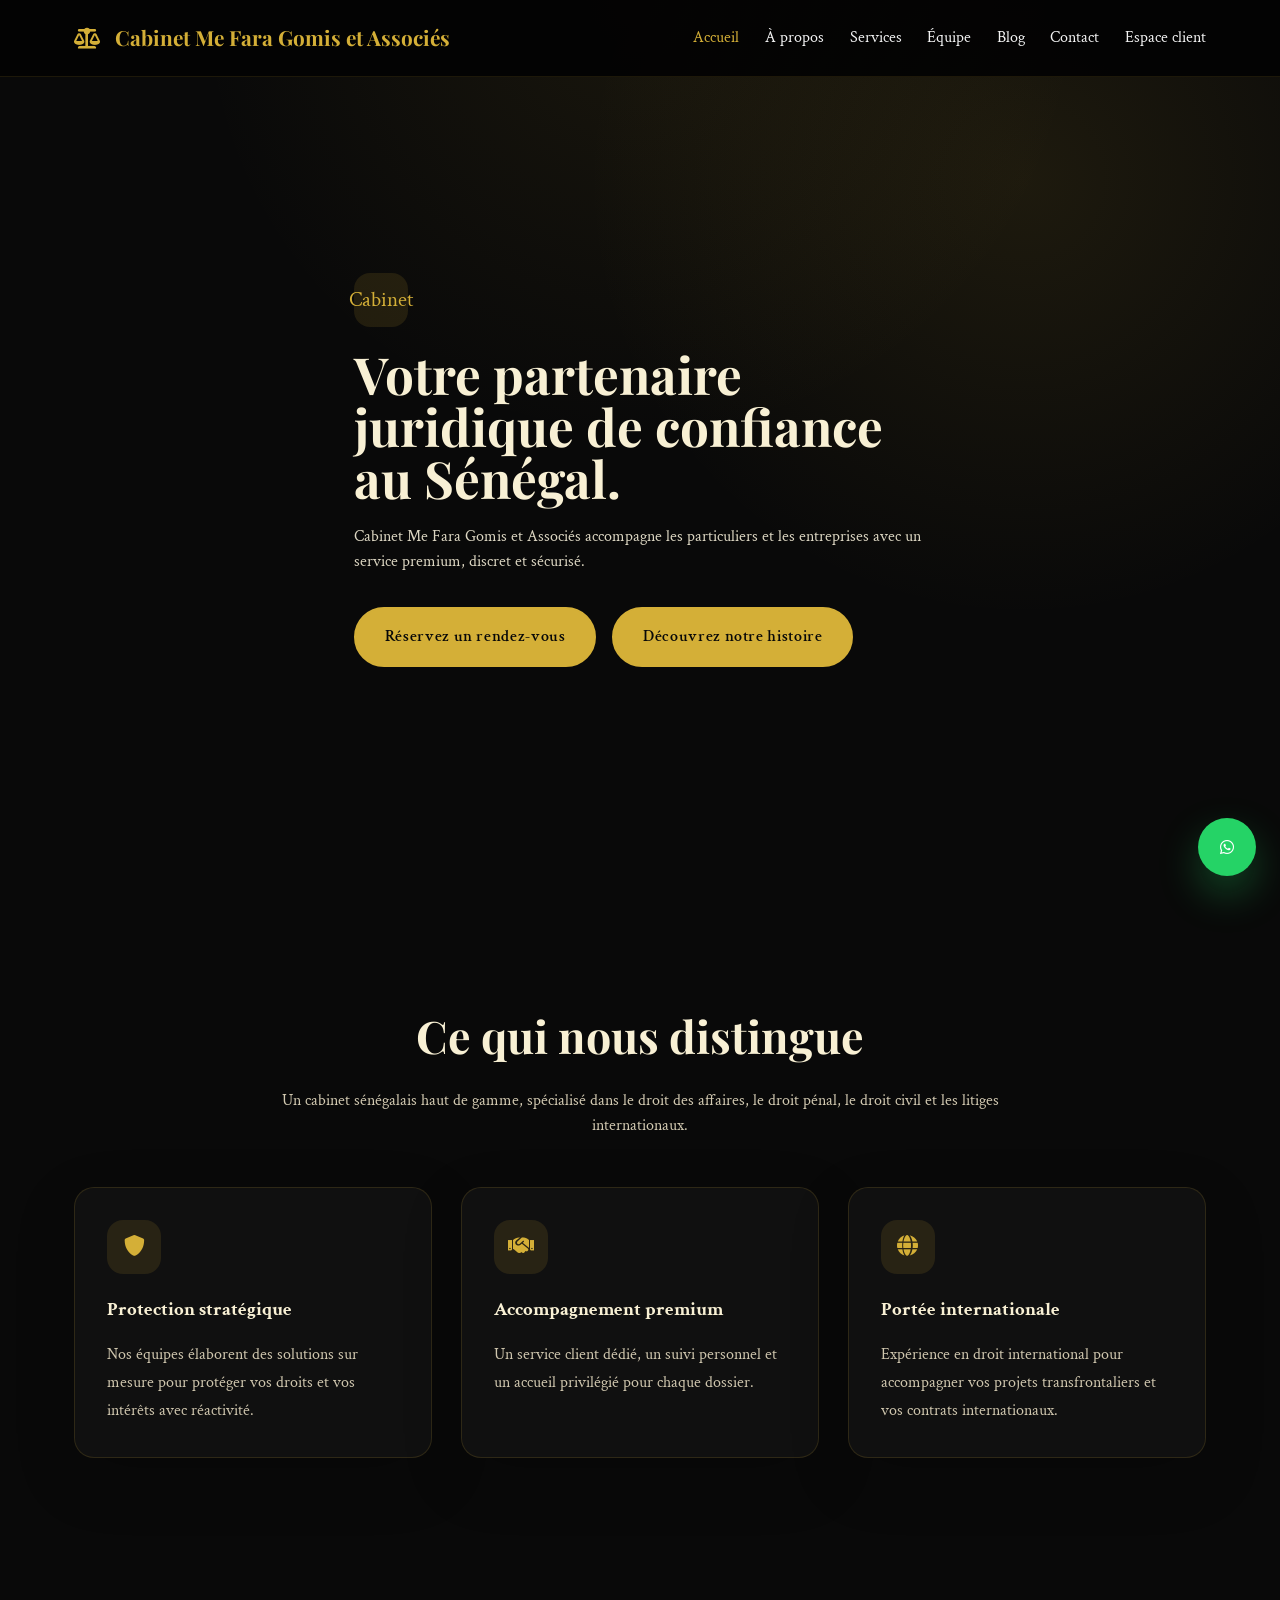
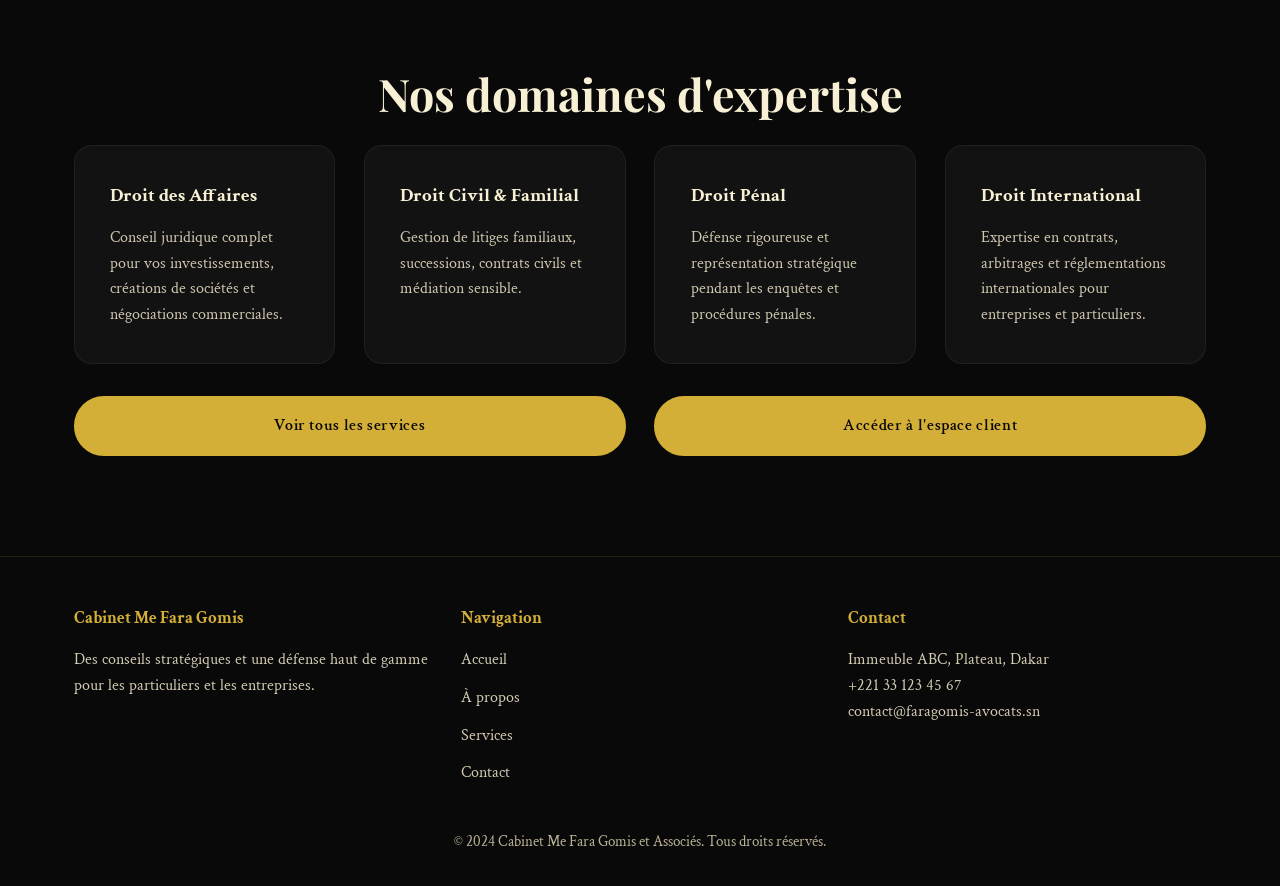
==== pages/index.html @ 53b3b505 "Structure professionnelle cabinet avocat" ====
<!DOCTYPE html>
<html lang="fr">
<head>
    <meta charset="UTF-8">
    <meta name="viewport" content="width=device-width, initial-scale=1.0">
    <title>Accueil | Cabinet Me Fara Gomis et Associés</title>
    <link rel="stylesheet" href="../styles/styles.css">
    <link href="https://fonts.googleapis.com/css2?family=Playfair+Display:wght@400;700&family=Crimson+Text:wght@400;600&display=swap" rel="stylesheet">
    <link rel="stylesheet" href="https://cdnjs.cloudflare.com/ajax/libs/font-awesome/6.0.0/css/all.min.css">
</head>
<body>
    <header>
        <div class="container">
            <div class="logo">
                <h1><i class="fas fa-balance-scale"></i> Cabinet Me Fara Gomis et Associés</h1>
            </div>
            <nav>
                <button class="nav-toggle" aria-label="Toggle navigation">☰</button>
                <ul>
                    <li><a href="index.html" class="active">Accueil</a></li>
                    <li><a href="about.html">À propos</a></li>
                    <li><a href="services.html">Services</a></li>
                    <li><a href="team.html">Équipe</a></li>
                    <li><a href="blog.html">Blog</a></li>
                    <li><a href="contact.html">Contact</a></li>
                    <li><a href="espace-client.html">Espace client</a></li>
                </ul>
            </nav>
        </div>
    </header>

    <main>
        <section class="page-hero">
            <div class="container hero-copy">
                <span class="badge">Cabinet</span>
                <h2>Votre partenaire juridique de confiance au Sénégal.</h2>
                <p>Cabinet Me Fara Gomis et Associés accompagne les particuliers et les entreprises avec un service premium, discret et sécurisé.</p>
                <div class="hero-actions">
                    <a class="btn" href="contact.html">Réservez un rendez-vous</a>
                    <a class="btn" href="about.html">Découvrez notre histoire</a>
                </div>
            </div>
        </section>

        <section class="section">
            <div class="container">
                <h2>Ce qui nous distingue</h2>
                <p class="lead">Un cabinet sénégalais haut de gamme, spécialisé dans le droit des affaires, le droit pénal, le droit civil et les litiges internationaux.</p>
                <div class="card-grid">
                    <div class="card">
                        <div class="badge"><i class="fas fa-shield-alt"></i></div>
                        <h3>Protection stratégique</h3>
                        <p>Nos équipes élaborent des solutions sur mesure pour protéger vos droits et vos intérêts avec réactivité.</p>
                    </div>
                    <div class="card">
                        <div class="badge"><i class="fas fa-handshake"></i></div>
                        <h3>Accompagnement premium</h3>
                        <p>Un service client dédié, un suivi personnel et un accueil privilégié pour chaque dossier.</p>
                    </div>
                    <div class="card">
                        <div class="badge"><i class="fas fa-globe"></i></div>
                        <h3>Portée internationale</h3>
                        <p>Expérience en droit international pour accompagner vos projets transfrontaliers et vos contrats internationaux.</p>
                    </div>
                </div>
            </div>
        </section>

        <section class="section" id="services-preview">
            <div class="container">
                <h2>Nos domaines d'expertise</h2>
                <div class="features">
                    <div class="info-box">
                        <h3>Droit des Affaires</h3>
                        <p>Conseil juridique complet pour vos investissements, créations de sociétés et négociations commerciales.</p>
                    </div>
                    <div class="info-box">
                        <h3>Droit Civil & Familial</h3>
                        <p>Gestion de litiges familiaux, successions, contrats civils et médiation sensible.</p>
                    </div>
                    <div class="info-box">
                        <h3>Droit Pénal</h3>
                        <p>Défense rigoureuse et représentation stratégique pendant les enquêtes et procédures pénales.</p>
                    </div>
                    <div class="info-box">
                        <h3>Droit International</h3>
                        <p>Expertise en contrats, arbitrages et réglementations internationales pour entreprises et particuliers.</p>
                    </div>
                </div>
                <div class="cta-grid">
                    <a class="btn" href="services.html">Voir tous les services</a>
                    <a class="btn" href="espace-client.html">Accéder à l'espace client</a>
                </div>
            </div>
        </section>
    </main>

    <footer>
        <div class="container footer-content">
            <div class="footer-section">
                <h4>Cabinet Me Fara Gomis</h4>
                <p>Des conseils stratégiques et une défense haut de gamme pour les particuliers et les entreprises.</p>
            </div>
            <div class="footer-section">
                <h4>Navigation</h4>
                <ul>
                    <li><a href="index.html">Accueil</a></li>
                    <li><a href="about.html">À propos</a></li>
                    <li><a href="services.html">Services</a></li>
                    <li><a href="contact.html">Contact</a></li>
                </ul>
            </div>
            <div class="footer-section">
                <h4>Contact</h4>
                <p>Immeuble ABC, Plateau, Dakar</p>
                <p>+221 33 123 45 67</p>
                <p>contact@faragomis-avocats.sn</p>
            </div>
        </div>
        <div class="footer-bottom">
            &copy; 2024 Cabinet Me Fara Gomis et Associés. Tous droits réservés.
        </div>
    </footer>

    <a class="whatsapp-float" href="https://wa.me/221331234567?text=Bonjour%20Cabinet%20Gomis%20et%20Associ%C3%A9s" target="_blank" rel="noreferrer" aria-label="Contact WhatsApp">
        <i class="fab fa-whatsapp"></i>
    </a>

    <script src="../assets/js/script.js"></script>
</body>
</html>
---- styles/styles.css ----
/* Reset et base */
* {
    margin: 0;
    padding: 0;
    box-sizing: border-box;
}

html {
    scroll-behavior: smooth;
}

body {
    font-family: 'Crimson Text', serif;
    line-height: 1.6;
    color: #f2f2f2;
    background-color: #090909;
}

.container {
    max-width: 1180px;
    margin: 0 auto;
    padding: 0 24px;
}

a {
    color: #d4af37;
    text-decoration: none;
}

a:hover {
    color: #ffd54f;
}

button, .btn {
    display: inline-flex;
    align-items: center;
    justify-content: center;
    border: 2px solid #d4af37;
    background-color: #d4af37;
    color: #080808;
    padding: 0.95rem 1.8rem;
    border-radius: 999px;
    font-weight: 600;
    letter-spacing: 0.04em;
    transition: all 0.25s ease;
    cursor: pointer;
}

button:hover, .btn:hover {
    background-color: transparent;
    color: #d4af37;
    transform: translateY(-2px);
}

header {
    position: fixed;
    top: 0;
    left: 0;
    width: 100%;
    background: rgba(4, 4, 4, 0.96);
    border-bottom: 1px solid rgba(212, 175, 55, 0.12);
    z-index: 100;
}

header .container {
    display: flex;
    align-items: center;
    justify-content: space-between;
    min-height: 76px;
}

.logo h1 {
    font-family: 'Playfair Display', serif;
    font-size: 1.3rem;
    color: #d4af37;
}

.logo .fas {
    margin-right: 0.65rem;
}

nav {
    display: flex;
    align-items: center;
}

.nav-toggle {
    display: none;
    background: none;
    border: none;
    color: #f2f2f2;
    font-size: 1.5rem;
    cursor: pointer;
}

nav ul {
    list-style: none;
    display: flex;
    gap: 1.6rem;
}

nav ul li a {
    color: #f2f2f2;
    font-weight: 500;
    transition: color 0.25s ease;
}

nav ul li a.active,
nav ul li a:hover {
    color: #d4af37;
}

.page-hero {
    min-height: 100vh;
    display: flex;
    align-items: center;
    padding: 160px 0 120px;
    background: linear-gradient(180deg, rgba(0,0,0,.82) 0%, rgba(4,4,4,.98) 100%);
    background-image: radial-gradient(circle at top center, rgba(212,175,55,0.08), transparent 40%),
                      radial-gradient(circle at 80% 20%, rgba(212,175,55,0.1), transparent 35%);
}

.hero-copy {
    max-width: 620px;
}

.hero-copy h2 {
    font-family: 'Playfair Display', serif;
    font-size: clamp(2.8rem, 4vw, 4.4rem);
    line-height: 1.02;
    margin-bottom: 1.2rem;
    color: #f8f0d4;
}

.hero-copy p {
    color: #dcd6c2;
    margin-bottom: 2rem;
    max-width: 620px;
}

.hero-actions {
    display: flex;
    flex-wrap: wrap;
    gap: 1rem;
}

.section {
    padding: 100px 0;
}

.section h2 {
    font-family: 'Playfair Display', serif;
    font-size: 2.8rem;
    margin-bottom: 1rem;
    text-align: center;
    color: #f8f0d4;
}

.section p.lead {
    max-width: 760px;
    margin: 0 auto 3rem;
    text-align: center;
    color: #d2c9b1;
}

.card-grid {
    display: grid;
    gap: 1.8rem;
    grid-template-columns: repeat(auto-fit, minmax(260px, 1fr));
}

.card {
    background: #101010;
    border: 1px solid rgba(212, 175, 55, 0.15);
    border-radius: 20px;
    padding: 2rem;
    box-shadow: 0 20px 60px rgba(0,0,0,0.18);
    transition: transform 0.3s ease, border-color 0.3s ease;
}

.card:hover {
    transform: translateY(-6px);
    border-color: rgba(212, 175, 55, 0.35);
}

.card h3 {
    margin-bottom: 1rem;
    color: #f8f0d4;
}

.card p {
    color: #cfc6ae;
    line-height: 1.75;
}

.badge {
    display: inline-flex;
    align-items: center;
    justify-content: center;
    width: 54px;
    height: 54px;
    border-radius: 16px;
    background: rgba(212, 175, 55, 0.12);
    color: #d4af37;
    font-size: 1.3rem;
    margin-bottom: 1.3rem;
}

.features {
    display: grid;
    grid-template-columns: repeat(auto-fit, minmax(240px, 1fr));
    gap: 1.8rem;
}

.info-box {
    background: #121212;
    border: 1px solid rgba(255,255,255,0.06);
    border-radius: 18px;
    padding: 2.2rem;
}

.info-box h3 {
    color: #f8f0d4;
    margin-bottom: 0.85rem;
}

.info-box p {
    color: #cfc6ae;
}

.form-panel {
    background: rgba(14, 14, 14, 0.95);
    border: 1px solid rgba(212, 175, 55, 0.14);
    border-radius: 22px;
    padding: 2.4rem;
    box-shadow: 0 20px 50px rgba(0,0,0,0.2);
}

.form-panel label {
    display: block;
    color: #d2c9b1;
    margin-bottom: 0.45rem;
    font-size: 0.95rem;
}

.form-panel input,
.form-panel textarea,
.form-panel select {
    width: 100%;
    background: #090909;
    border: 1px solid rgba(212, 175, 55, 0.16);
    border-radius: 14px;
    color: #f2f2f2;
    padding: 0.95rem 1rem;
    margin-bottom: 1.3rem;
    font-family: inherit;
}

.form-panel input:focus,
.form-panel textarea:focus,
.form-panel select:focus {
    outline: none;
    border-color: #d4af37;
    box-shadow: 0 0 0 3px rgba(212,175,55,0.12);
}

.form-panel textarea {
    min-height: 140px;
    resize: vertical;
}

.form-note {
    color: #c4b897;
    margin-bottom: 1.5rem;
}

.alert {
    display: none;
    padding: 1rem 1.1rem;
    border-radius: 14px;
    margin-bottom: 1.2rem;
    font-weight: 500;
}

.alert.success {
    background: rgba(40, 90, 36, 0.18);
    border: 1px solid rgba(123, 200, 120, 0.22);
    color: #c8eac1;
}

.alert.error {
    background: rgba(140, 40, 40, 0.18);
    border: 1px solid rgba(220, 90, 90, 0.22);
    color: #f5c6c6;
}

.avatar {
    width: 100px;
    height: 100px;
    border-radius: 50%;
    display: inline-flex;
    align-items: center;
    justify-content: center;
    font-weight: 700;
    color: #f8f0d4;
    background: linear-gradient(135deg, rgba(212,175,55,0.25), rgba(255,255,255,0.07));
    margin: 0 auto 1.2rem;
    font-size: 1.4rem;
}

.cta-grid {
    display: grid;
    gap: 1.8rem;
    grid-template-columns: repeat(auto-fit, minmax(240px, 1fr));
    margin-top: 2rem;
}

.blog-list {
    display: grid;
    gap: 1.8rem;
}

.blog-card {
    background: #101010;
    border: 1px solid rgba(255,255,255,0.06);
    border-radius: 20px;
    padding: 1.9rem;
}

.blog-card time {
    display: block;
    margin-bottom: 1rem;
    color: #d2c9b1;
}

.blog-card h3 {
    margin-bottom: 1rem;
    color: #f8f0d4;
}

.blog-card p {
    color: #cbc1a3;
    line-height: 1.7;
    margin-bottom: 1.5rem;
}

.footer-content {
    display: grid;
    grid-template-columns: repeat(auto-fit, minmax(200px, 1fr));
    gap: 1.8rem;
    margin-bottom: 2rem;
}

.footer-section h4 {
    font-size: 1.05rem;
    margin-bottom: 1rem;
    color: #d4af37;
}

.footer-section ul {
    list-style: none;
}

.footer-section ul li {
    margin-bottom: 0.75rem;
}

.footer-section p,
.footer-section li a {
    color: #d2c9b1;
}

footer {
    padding: 3rem 0 2rem;
    border-top: 1px solid rgba(212, 175, 55, 0.12);
}

.footer-bottom {
    text-align: center;
    color: #bdb296;
    font-size: 0.95rem;
}

.whatsapp-float {
    position: fixed;
    right: 24px;
    bottom: 24px;
    width: 58px;
    height: 58px;
    border-radius: 50%;
    background: #25d366;
    color: #fff;
    display: inline-flex;
    align-items: center;
    justify-content: center;
    box-shadow: 0 18px 40px rgba(37,211,102,0.3);
    z-index: 1000;
    transition: transform 0.25s ease;
}

.whatsapp-float:hover {
    transform: translateY(-3px);
}

@media (max-width: 980px) {
    .hero-copy h2 {
        font-size: 2.6rem;
    }

    .nav-toggle {
        display: inline-flex;
    }

    nav ul {
        position: absolute;
        top: 100%;
        right: 0;
        width: calc(100vw - 40px);
        max-width: 320px;
        flex-direction: column;
        background: rgba(10, 10, 10, 0.98);
        padding: 1rem 1rem 1.5rem;
        display: none;
        border: 1px solid rgba(212, 175, 55, 0.14);
        border-radius: 18px;
    }

    nav ul.show {
        display: flex;
    }

    nav ul li {
        margin: 0.75rem 0;
    }
}

@media (max-width: 720px) {
    .page-hero {
        padding-top: 140px;
        padding-bottom: 80px;
    }

    .hero-copy h2 {
        font-size: 2.25rem;
    }

    .footer-content {
        text-align: center;
    }
}
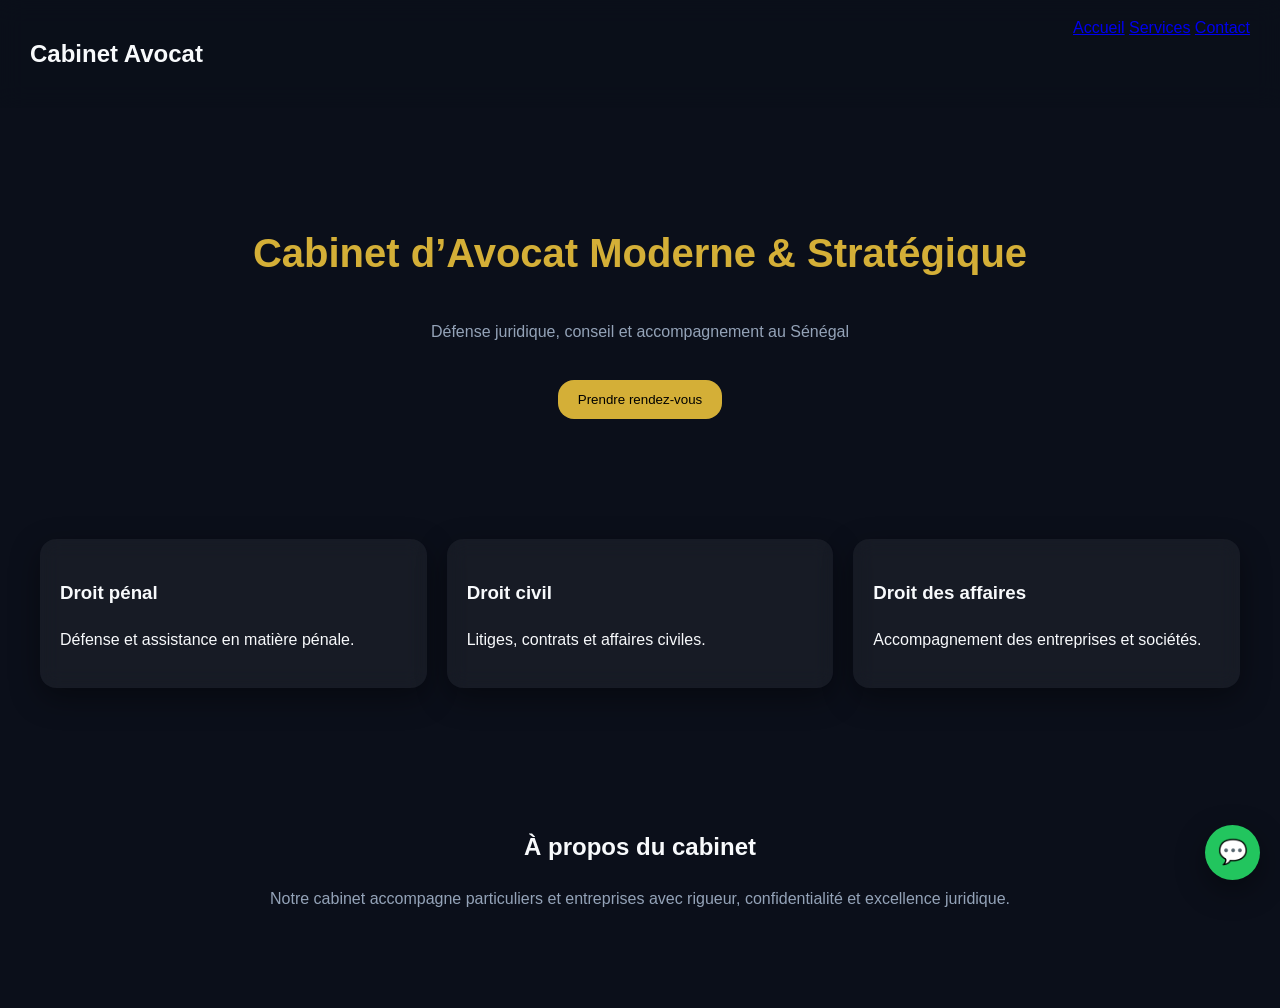
==== commit 70828c1f: "Refonte index premium cabinet avocat" ====
--- a/pages/index.html
+++ b/pages/index.html
@@ -1,131 +1,63 @@
 <!DOCTYPE html>
 <html lang="fr">
 <head>
-    <meta charset="UTF-8">
-    <meta name="viewport" content="width=device-width, initial-scale=1.0">
-    <title>Accueil | Cabinet Me Fara Gomis et Associés</title>
-    <link rel="stylesheet" href="../styles/styles.css">
-    <link href="https://fonts.googleapis.com/css2?family=Playfair+Display:wght@400;700&family=Crimson+Text:wght@400;600&display=swap" rel="stylesheet">
-    <link rel="stylesheet" href="https://cdnjs.cloudflare.com/ajax/libs/font-awesome/6.0.0/css/all.min.css">
+  <meta charset="UTF-8">
+  <title>Cabinet d'Avocat</title>
+  <link rel="stylesheet" href="../styles/styles.css">
 </head>
+
 <body>
-    <header>
-        <div class="container">
-            <div class="logo">
-                <h1><i class="fas fa-balance-scale"></i> Cabinet Me Fara Gomis et Associés</h1>
-            </div>
-            <nav>
-                <button class="nav-toggle" aria-label="Toggle navigation">☰</button>
-                <ul>
-                    <li><a href="index.html" class="active">Accueil</a></li>
-                    <li><a href="about.html">À propos</a></li>
-                    <li><a href="services.html">Services</a></li>
-                    <li><a href="team.html">Équipe</a></li>
-                    <li><a href="blog.html">Blog</a></li>
-                    <li><a href="contact.html">Contact</a></li>
-                    <li><a href="espace-client.html">Espace client</a></li>
-                </ul>
-            </nav>
-        </div>
-    </header>
 
-    <main>
-        <section class="page-hero">
-            <div class="container hero-copy">
-                <span class="badge">Cabinet</span>
-                <h2>Votre partenaire juridique de confiance au Sénégal.</h2>
-                <p>Cabinet Me Fara Gomis et Associés accompagne les particuliers et les entreprises avec un service premium, discret et sécurisé.</p>
-                <div class="hero-actions">
-                    <a class="btn" href="contact.html">Réservez un rendez-vous</a>
-                    <a class="btn" href="about.html">Découvrez notre histoire</a>
-                </div>
-            </div>
-        </section>
+  <!-- NAVBAR -->
+  <div class="navbar">
+    <h2>Cabinet Avocat</h2>
+    <div>
+      <a href="#">Accueil</a>
+      <a href="#">Services</a>
+      <a href="#">Contact</a>
+    </div>
+  </div>
 
-        <section class="section">
-            <div class="container">
-                <h2>Ce qui nous distingue</h2>
-                <p class="lead">Un cabinet sénégalais haut de gamme, spécialisé dans le droit des affaires, le droit pénal, le droit civil et les litiges internationaux.</p>
-                <div class="card-grid">
-                    <div class="card">
-                        <div class="badge"><i class="fas fa-shield-alt"></i></div>
-                        <h3>Protection stratégique</h3>
-                        <p>Nos équipes élaborent des solutions sur mesure pour protéger vos droits et vos intérêts avec réactivité.</p>
-                    </div>
-                    <div class="card">
-                        <div class="badge"><i class="fas fa-handshake"></i></div>
-                        <h3>Accompagnement premium</h3>
-                        <p>Un service client dédié, un suivi personnel et un accueil privilégié pour chaque dossier.</p>
-                    </div>
-                    <div class="card">
-                        <div class="badge"><i class="fas fa-globe"></i></div>
-                        <h3>Portée internationale</h3>
-                        <p>Expérience en droit international pour accompagner vos projets transfrontaliers et vos contrats internationaux.</p>
-                    </div>
-                </div>
-            </div>
-        </section>
+  <!-- HERO -->
+  <section class="hero">
+    <h1>Cabinet d’Avocat Moderne & Stratégique</h1>
+    <p>Défense juridique, conseil et accompagnement au Sénégal</p>
+    <button class="btn">Prendre rendez-vous</button>
+  </section>
 
-        <section class="section" id="services-preview">
-            <div class="container">
-                <h2>Nos domaines d'expertise</h2>
-                <div class="features">
-                    <div class="info-box">
-                        <h3>Droit des Affaires</h3>
-                        <p>Conseil juridique complet pour vos investissements, créations de sociétés et négociations commerciales.</p>
-                    </div>
-                    <div class="info-box">
-                        <h3>Droit Civil & Familial</h3>
-                        <p>Gestion de litiges familiaux, successions, contrats civils et médiation sensible.</p>
-                    </div>
-                    <div class="info-box">
-                        <h3>Droit Pénal</h3>
-                        <p>Défense rigoureuse et représentation stratégique pendant les enquêtes et procédures pénales.</p>
-                    </div>
-                    <div class="info-box">
-                        <h3>Droit International</h3>
-                        <p>Expertise en contrats, arbitrages et réglementations internationales pour entreprises et particuliers.</p>
-                    </div>
-                </div>
-                <div class="cta-grid">
-                    <a class="btn" href="services.html">Voir tous les services</a>
-                    <a class="btn" href="espace-client.html">Accéder à l'espace client</a>
-                </div>
-            </div>
-        </section>
-    </main>
+  <!-- SERVICES -->
+  <section class="grid">
 
-    <footer>
-        <div class="container footer-content">
-            <div class="footer-section">
-                <h4>Cabinet Me Fara Gomis</h4>
-                <p>Des conseils stratégiques et une défense haut de gamme pour les particuliers et les entreprises.</p>
-            </div>
-            <div class="footer-section">
-                <h4>Navigation</h4>
-                <ul>
-                    <li><a href="index.html">Accueil</a></li>
-                    <li><a href="about.html">À propos</a></li>
-                    <li><a href="services.html">Services</a></li>
-                    <li><a href="contact.html">Contact</a></li>
-                </ul>
-            </div>
-            <div class="footer-section">
-                <h4>Contact</h4>
-                <p>Immeuble ABC, Plateau, Dakar</p>
-                <p>+221 33 123 45 67</p>
-                <p>contact@faragomis-avocats.sn</p>
-            </div>
-        </div>
-        <div class="footer-bottom">
-            &copy; 2024 Cabinet Me Fara Gomis et Associés. Tous droits réservés.
-        </div>
-    </footer>
+    <div class="card">
+      <h3>Droit pénal</h3>
+      <p>Défense et assistance en matière pénale.</p>
+    </div>
 
-    <a class="whatsapp-float" href="https://wa.me/221331234567?text=Bonjour%20Cabinet%20Gomis%20et%20Associ%C3%A9s" target="_blank" rel="noreferrer" aria-label="Contact WhatsApp">
-        <i class="fab fa-whatsapp"></i>
-    </a>
+    <div class="card">
+      <h3>Droit civil</h3>
+      <p>Litiges, contrats et affaires civiles.</p>
+    </div>
 
-    <script src="../assets/js/script.js"></script>
+    <div class="card">
+      <h3>Droit des affaires</h3>
+      <p>Accompagnement des entreprises et sociétés.</p>
+    </div>
+
+  </section>
+
+  <!-- À PROPOS -->
+  <section class="hero">
+    <h2>À propos du cabinet</h2>
+    <p>
+      Notre cabinet accompagne particuliers et entreprises avec rigueur,
+      confidentialité et excellence juridique.
+    </p>
+  </section>
+
+  <!-- WHATSAPP -->
+  <a class="whatsapp-float" href="https://wa.me/221000000000">
+    💬
+  </a>
+
 </body>
 </html>
--- a/styles/styles.css
+++ b/styles/styles.css
@@ -1,450 +1,109 @@
-/* Reset et base */
-* {
-    margin: 0;
-    padding: 0;
-    box-sizing: border-box;
+:root {
+  --bg-primary: #0B0F1A;
+  --bg-secondary: #111827;
+
+  --text-primary: #F8FAFC;
+  --text-muted: #94A3B8;
+
+  --accent-gold: #D4AF37;
+  --accent-blue: #3B82F6;
+  --accent-green: #22C55E;
+
+  --radius: 16px;
+  --shadow: 0 10px 30px rgba(0,0,0,0.4);
 }
 
-html {
-    scroll-behavior: smooth;
+/* BASE */
+body {
+  margin: 0;
+  font-family: Arial, sans-serif;
+  background: var(--bg-primary);
+  color: var(--text-primary);
+  line-height: 1.6;
 }
 
-body {
-    font-family: 'Crimson Text', serif;
-    line-height: 1.6;
-    color: #f2f2f2;
-    background-color: #090909;
+/* NAVBAR */
+.navbar {
+  position: sticky;
+  top: 0;
+  background: rgba(11,15,26,0.8);
+  backdrop-filter: blur(12px);
+  display: flex;
+  justify-content: space-between;
+  padding: 15px 30px;
+  z-index: 1000;
 }
 
-.container {
-    max-width: 1180px;
-    margin: 0 auto;
-    padding: 0 24px;
+/* HERO */
+.hero {
+  text-align: center;
+  padding: 80px 20px;
 }
 
-a {
-    color: #d4af37;
-    text-decoration: none;
+.hero h1 {
+  font-size: 40px;
+  color: var(--accent-gold);
 }
 
-a:hover {
-    color: #ffd54f;
+.hero p {
+  color: var(--text-muted);
+  margin-top: 10px;
 }
 
-button, .btn {
-    display: inline-flex;
-    align-items: center;
-    justify-content: center;
-    border: 2px solid #d4af37;
-    background-color: #d4af37;
-    color: #080808;
-    padding: 0.95rem 1.8rem;
-    border-radius: 999px;
-    font-weight: 600;
-    letter-spacing: 0.04em;
-    transition: all 0.25s ease;
-    cursor: pointer;
+/* BUTTON */
+.btn {
+  background: var(--accent-gold);
+  color: black;
+  padding: 12px 20px;
+  border-radius: var(--radius);
+  border: none;
+  cursor: pointer;
+  transition: 0.3s;
+  margin-top: 20px;
 }
 
-button:hover, .btn:hover {
-    background-color: transparent;
-    color: #d4af37;
-    transform: translateY(-2px);
+.btn:hover {
+  background: var(--accent-blue);
+  color: white;
 }
 
-header {
-    position: fixed;
-    top: 0;
-    left: 0;
-    width: 100%;
-    background: rgba(4, 4, 4, 0.96);
-    border-bottom: 1px solid rgba(212, 175, 55, 0.12);
-    z-index: 100;
-}
-
-header .container {
-    display: flex;
-    align-items: center;
-    justify-content: space-between;
-    min-height: 76px;
-}
-
-.logo h1 {
-    font-family: 'Playfair Display', serif;
-    font-size: 1.3rem;
-    color: #d4af37;
-}
-
-.logo .fas {
-    margin-right: 0.65rem;
-}
-
-nav {
-    display: flex;
-    align-items: center;
-}
-
-.nav-toggle {
-    display: none;
-    background: none;
-    border: none;
-    color: #f2f2f2;
-    font-size: 1.5rem;
-    cursor: pointer;
-}
-
-nav ul {
-    list-style: none;
-    display: flex;
-    gap: 1.6rem;
-}
-
-nav ul li a {
-    color: #f2f2f2;
-    font-weight: 500;
-    transition: color 0.25s ease;
-}
-
-nav ul li a.active,
-nav ul li a:hover {
-    color: #d4af37;
-}
-
-.page-hero {
-    min-height: 100vh;
-    display: flex;
-    align-items: center;
-    padding: 160px 0 120px;
-    background: linear-gradient(180deg, rgba(0,0,0,.82) 0%, rgba(4,4,4,.98) 100%);
-    background-image: radial-gradient(circle at top center, rgba(212,175,55,0.08), transparent 40%),
-                      radial-gradient(circle at 80% 20%, rgba(212,175,55,0.1), transparent 35%);
-}
-
-.hero-copy {
-    max-width: 620px;
-}
-
-.hero-copy h2 {
-    font-family: 'Playfair Display', serif;
-    font-size: clamp(2.8rem, 4vw, 4.4rem);
-    line-height: 1.02;
-    margin-bottom: 1.2rem;
-    color: #f8f0d4;
-}
-
-.hero-copy p {
-    color: #dcd6c2;
-    margin-bottom: 2rem;
-    max-width: 620px;
-}
-
-.hero-actions {
-    display: flex;
-    flex-wrap: wrap;
-    gap: 1rem;
-}
-
-.section {
-    padding: 100px 0;
-}
-
-.section h2 {
-    font-family: 'Playfair Display', serif;
-    font-size: 2.8rem;
-    margin-bottom: 1rem;
-    text-align: center;
-    color: #f8f0d4;
-}
-
-.section p.lead {
-    max-width: 760px;
-    margin: 0 auto 3rem;
-    text-align: center;
-    color: #d2c9b1;
-}
-
-.card-grid {
-    display: grid;
-    gap: 1.8rem;
-    grid-template-columns: repeat(auto-fit, minmax(260px, 1fr));
-}
-
+/* CARDS */
 .card {
-    background: #101010;
-    border: 1px solid rgba(212, 175, 55, 0.15);
-    border-radius: 20px;
-    padding: 2rem;
-    box-shadow: 0 20px 60px rgba(0,0,0,0.18);
-    transition: transform 0.3s ease, border-color 0.3s ease;
+  background: rgba(255,255,255,0.05);
+  border-radius: var(--radius);
+  padding: 20px;
+  box-shadow: var(--shadow);
+  transition: 0.3s ease;
+  backdrop-filter: blur(10px);
 }
 
 .card:hover {
-    transform: translateY(-6px);
-    border-color: rgba(212, 175, 55, 0.35);
+  transform: translateY(-5px);
+  border: 1px solid var(--accent-gold);
 }
 
-.card h3 {
-    margin-bottom: 1rem;
-    color: #f8f0d4;
+/* GRID */
+.grid {
+  display: grid;
+  grid-template-columns: repeat(auto-fit, minmax(250px, 1fr));
+  gap: 20px;
+  padding: 40px;
 }
 
-.card p {
-    color: #cfc6ae;
-    line-height: 1.75;
-}
-
-.badge {
-    display: inline-flex;
-    align-items: center;
-    justify-content: center;
-    width: 54px;
-    height: 54px;
-    border-radius: 16px;
-    background: rgba(212, 175, 55, 0.12);
-    color: #d4af37;
-    font-size: 1.3rem;
-    margin-bottom: 1.3rem;
-}
-
-.features {
-    display: grid;
-    grid-template-columns: repeat(auto-fit, minmax(240px, 1fr));
-    gap: 1.8rem;
-}
-
-.info-box {
-    background: #121212;
-    border: 1px solid rgba(255,255,255,0.06);
-    border-radius: 18px;
-    padding: 2.2rem;
-}
-
-.info-box h3 {
-    color: #f8f0d4;
-    margin-bottom: 0.85rem;
-}
-
-.info-box p {
-    color: #cfc6ae;
-}
-
-.form-panel {
-    background: rgba(14, 14, 14, 0.95);
-    border: 1px solid rgba(212, 175, 55, 0.14);
-    border-radius: 22px;
-    padding: 2.4rem;
-    box-shadow: 0 20px 50px rgba(0,0,0,0.2);
-}
-
-.form-panel label {
-    display: block;
-    color: #d2c9b1;
-    margin-bottom: 0.45rem;
-    font-size: 0.95rem;
-}
-
-.form-panel input,
-.form-panel textarea,
-.form-panel select {
-    width: 100%;
-    background: #090909;
-    border: 1px solid rgba(212, 175, 55, 0.16);
-    border-radius: 14px;
-    color: #f2f2f2;
-    padding: 0.95rem 1rem;
-    margin-bottom: 1.3rem;
-    font-family: inherit;
-}
-
-.form-panel input:focus,
-.form-panel textarea:focus,
-.form-panel select:focus {
-    outline: none;
-    border-color: #d4af37;
-    box-shadow: 0 0 0 3px rgba(212,175,55,0.12);
-}
-
-.form-panel textarea {
-    min-height: 140px;
-    resize: vertical;
-}
-
-.form-note {
-    color: #c4b897;
-    margin-bottom: 1.5rem;
-}
-
-.alert {
-    display: none;
-    padding: 1rem 1.1rem;
-    border-radius: 14px;
-    margin-bottom: 1.2rem;
-    font-weight: 500;
-}
-
-.alert.success {
-    background: rgba(40, 90, 36, 0.18);
-    border: 1px solid rgba(123, 200, 120, 0.22);
-    color: #c8eac1;
-}
-
-.alert.error {
-    background: rgba(140, 40, 40, 0.18);
-    border: 1px solid rgba(220, 90, 90, 0.22);
-    color: #f5c6c6;
-}
-
-.avatar {
-    width: 100px;
-    height: 100px;
-    border-radius: 50%;
-    display: inline-flex;
-    align-items: center;
-    justify-content: center;
-    font-weight: 700;
-    color: #f8f0d4;
-    background: linear-gradient(135deg, rgba(212,175,55,0.25), rgba(255,255,255,0.07));
-    margin: 0 auto 1.2rem;
-    font-size: 1.4rem;
-}
-
-.cta-grid {
-    display: grid;
-    gap: 1.8rem;
-    grid-template-columns: repeat(auto-fit, minmax(240px, 1fr));
-    margin-top: 2rem;
-}
-
-.blog-list {
-    display: grid;
-    gap: 1.8rem;
-}
-
-.blog-card {
-    background: #101010;
-    border: 1px solid rgba(255,255,255,0.06);
-    border-radius: 20px;
-    padding: 1.9rem;
-}
-
-.blog-card time {
-    display: block;
-    margin-bottom: 1rem;
-    color: #d2c9b1;
-}
-
-.blog-card h3 {
-    margin-bottom: 1rem;
-    color: #f8f0d4;
-}
-
-.blog-card p {
-    color: #cbc1a3;
-    line-height: 1.7;
-    margin-bottom: 1.5rem;
-}
-
-.footer-content {
-    display: grid;
-    grid-template-columns: repeat(auto-fit, minmax(200px, 1fr));
-    gap: 1.8rem;
-    margin-bottom: 2rem;
-}
-
-.footer-section h4 {
-    font-size: 1.05rem;
-    margin-bottom: 1rem;
-    color: #d4af37;
-}
-
-.footer-section ul {
-    list-style: none;
-}
-
-.footer-section ul li {
-    margin-bottom: 0.75rem;
-}
-
-.footer-section p,
-.footer-section li a {
-    color: #d2c9b1;
-}
-
-footer {
-    padding: 3rem 0 2rem;
-    border-top: 1px solid rgba(212, 175, 55, 0.12);
-}
-
-.footer-bottom {
-    text-align: center;
-    color: #bdb296;
-    font-size: 0.95rem;
-}
-
+/* WHATSAPP BUTTON */
 .whatsapp-float {
-    position: fixed;
-    right: 24px;
-    bottom: 24px;
-    width: 58px;
-    height: 58px;
-    border-radius: 50%;
-    background: #25d366;
-    color: #fff;
-    display: inline-flex;
-    align-items: center;
-    justify-content: center;
-    box-shadow: 0 18px 40px rgba(37,211,102,0.3);
-    z-index: 1000;
-    transition: transform 0.25s ease;
-}
-
-.whatsapp-float:hover {
-    transform: translateY(-3px);
-}
-
-@media (max-width: 980px) {
-    .hero-copy h2 {
-        font-size: 2.6rem;
-    }
-
-    .nav-toggle {
-        display: inline-flex;
-    }
-
-    nav ul {
-        position: absolute;
-        top: 100%;
-        right: 0;
-        width: calc(100vw - 40px);
-        max-width: 320px;
-        flex-direction: column;
-        background: rgba(10, 10, 10, 0.98);
-        padding: 1rem 1rem 1.5rem;
-        display: none;
-        border: 1px solid rgba(212, 175, 55, 0.14);
-        border-radius: 18px;
-    }
-
-    nav ul.show {
-        display: flex;
-    }
-
-    nav ul li {
-        margin: 0.75rem 0;
-    }
-}
-
-@media (max-width: 720px) {
-    .page-hero {
-        padding-top: 140px;
-        padding-bottom: 80px;
-    }
-
-    .hero-copy h2 {
-        font-size: 2.25rem;
-    }
-
-    .footer-content {
-        text-align: center;
-    }
-}
+  position: fixed;
+  bottom: 20px;
+  right: 20px;
+  background: var(--accent-green);
+  color: white;
+  width: 55px;
+  height: 55px;
+  border-radius: 50%;
+  display: flex;
+  align-items: center;
+  justify-content: center;
+  font-size: 24px;
+  text-decoration: none;
+  box-shadow: var(--shadow);
+}
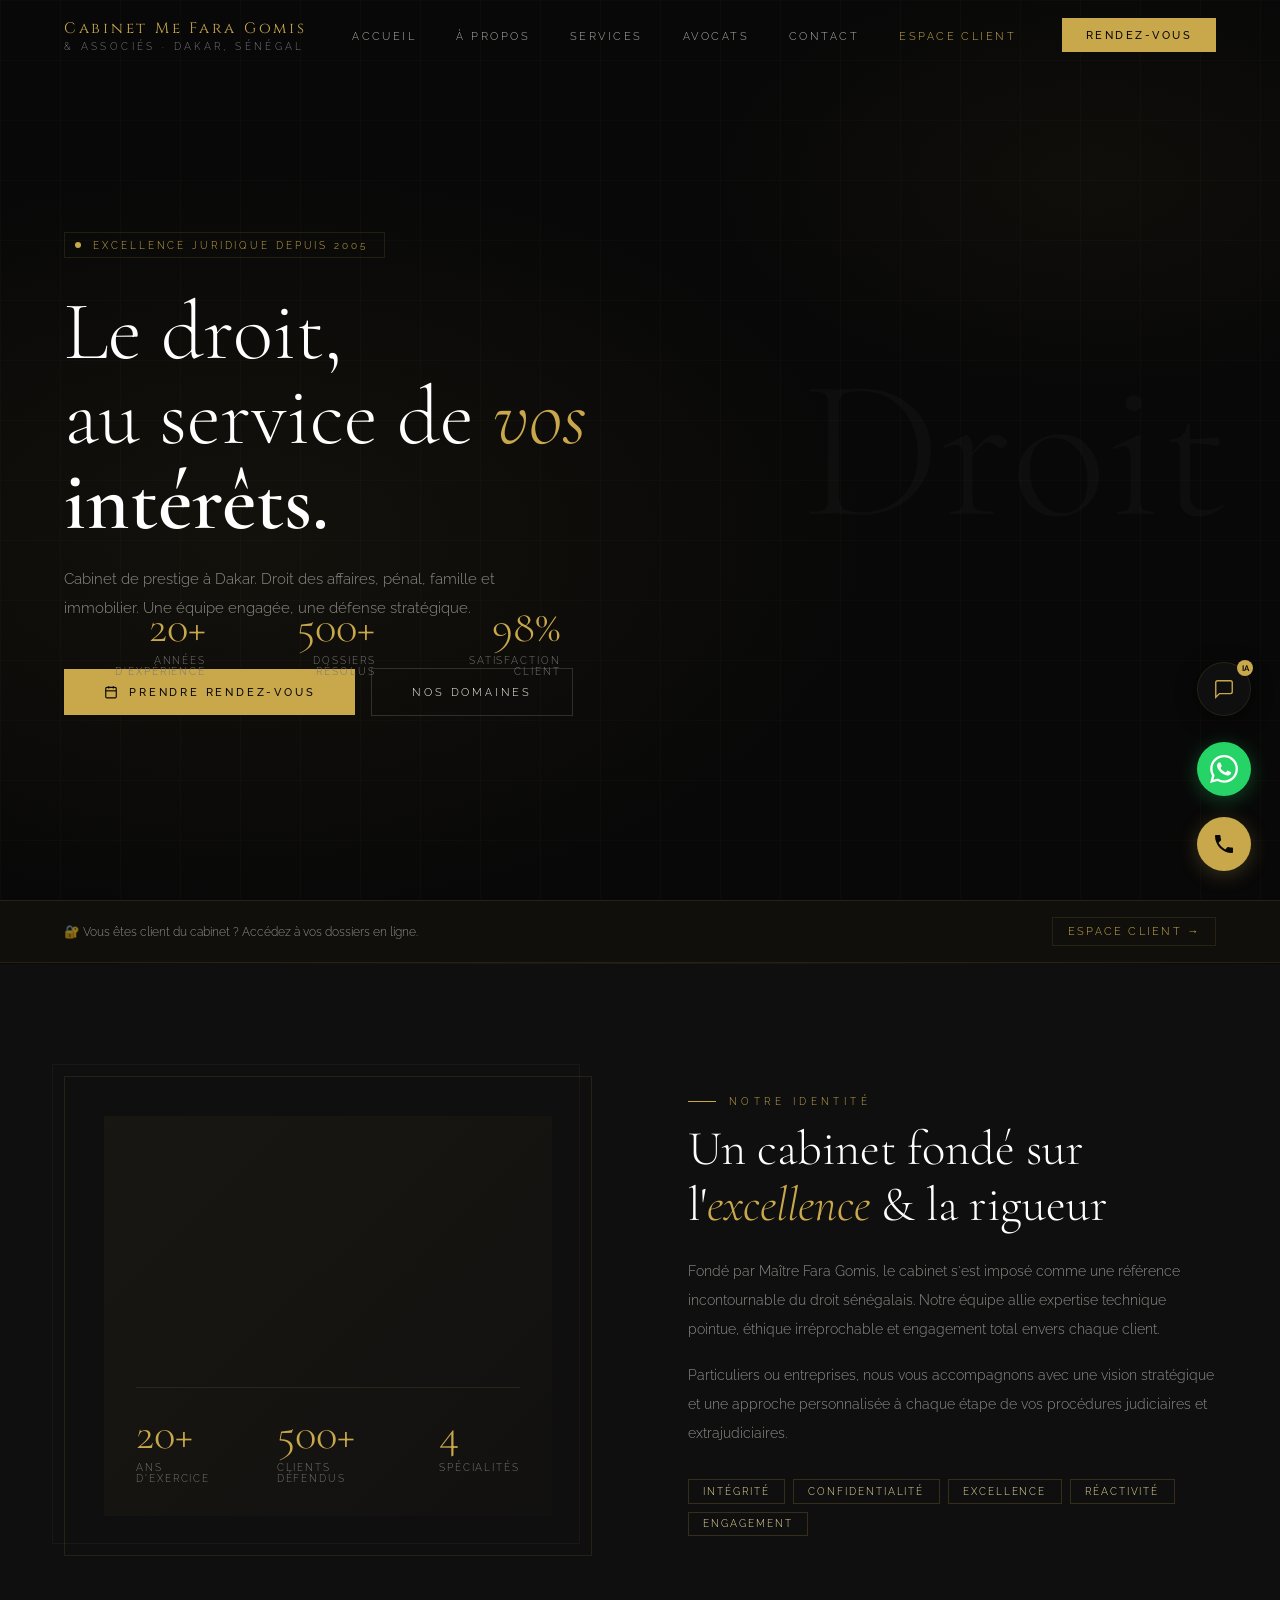
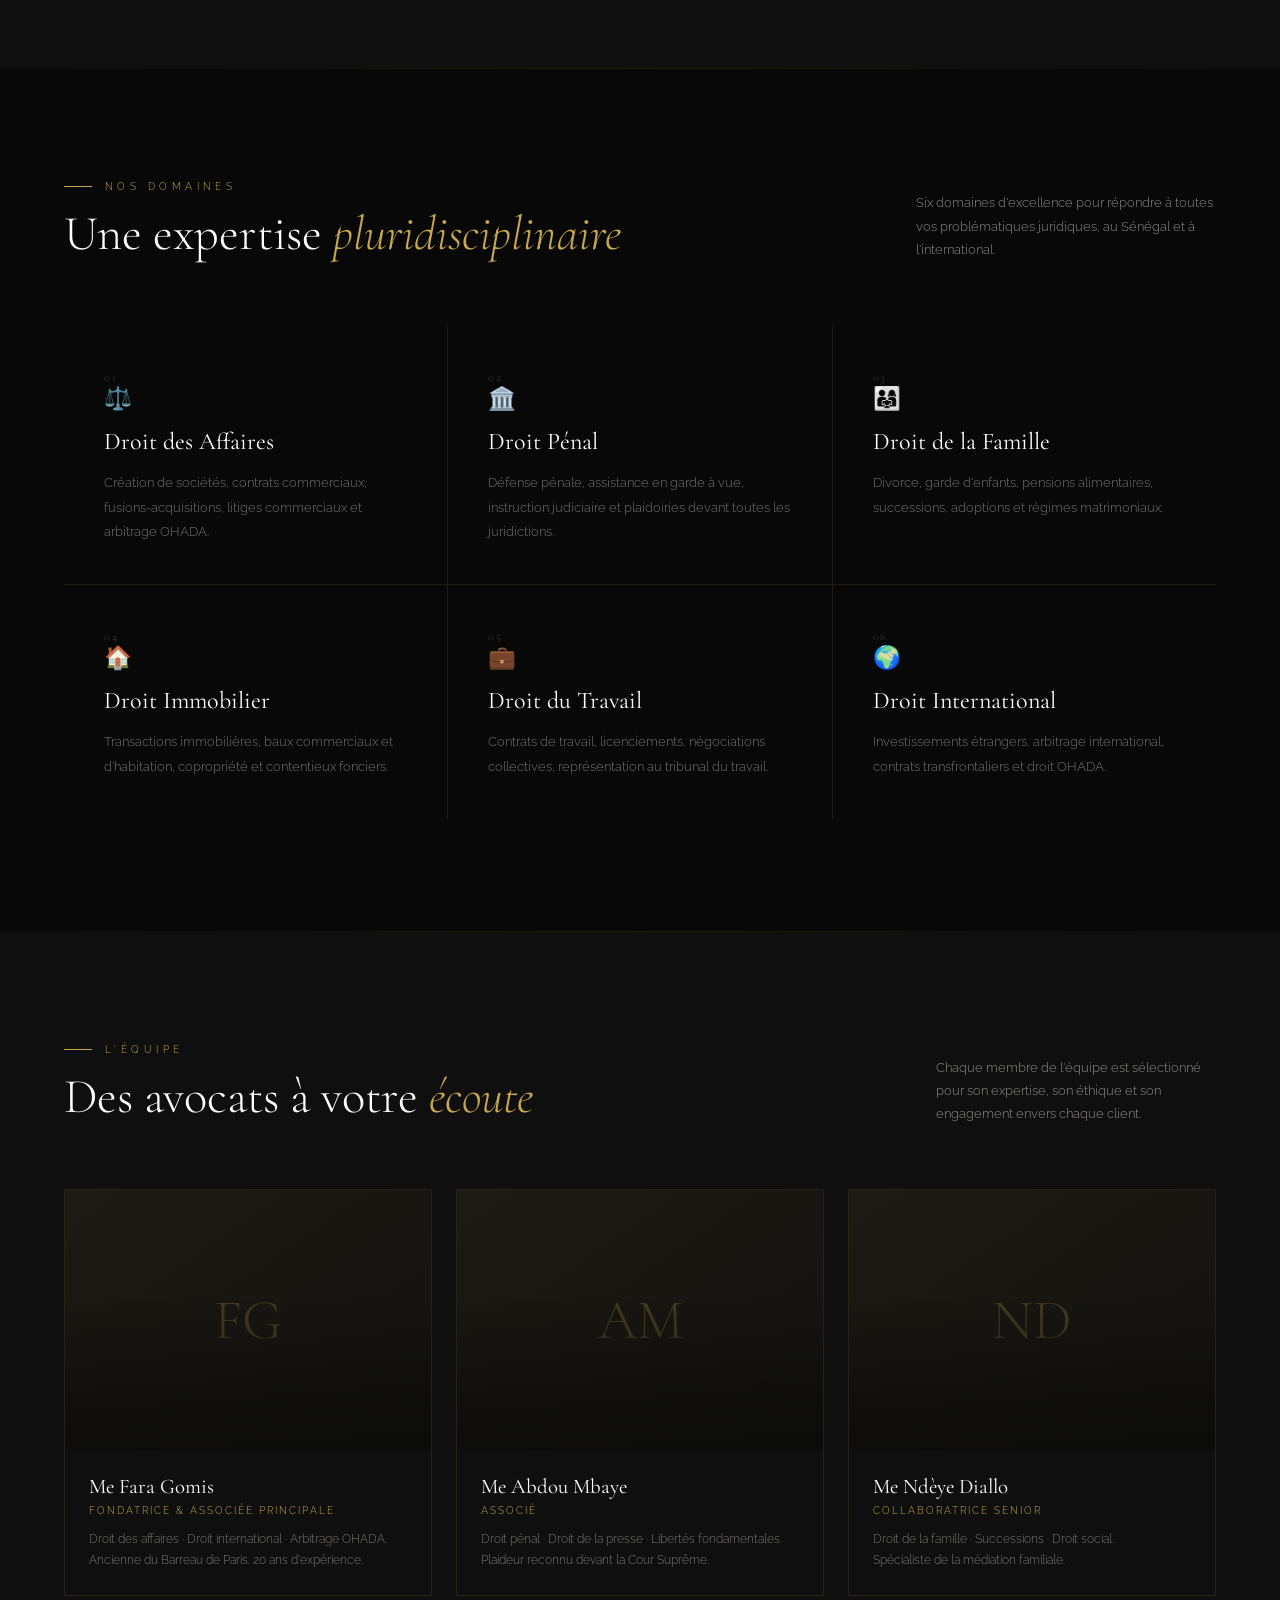
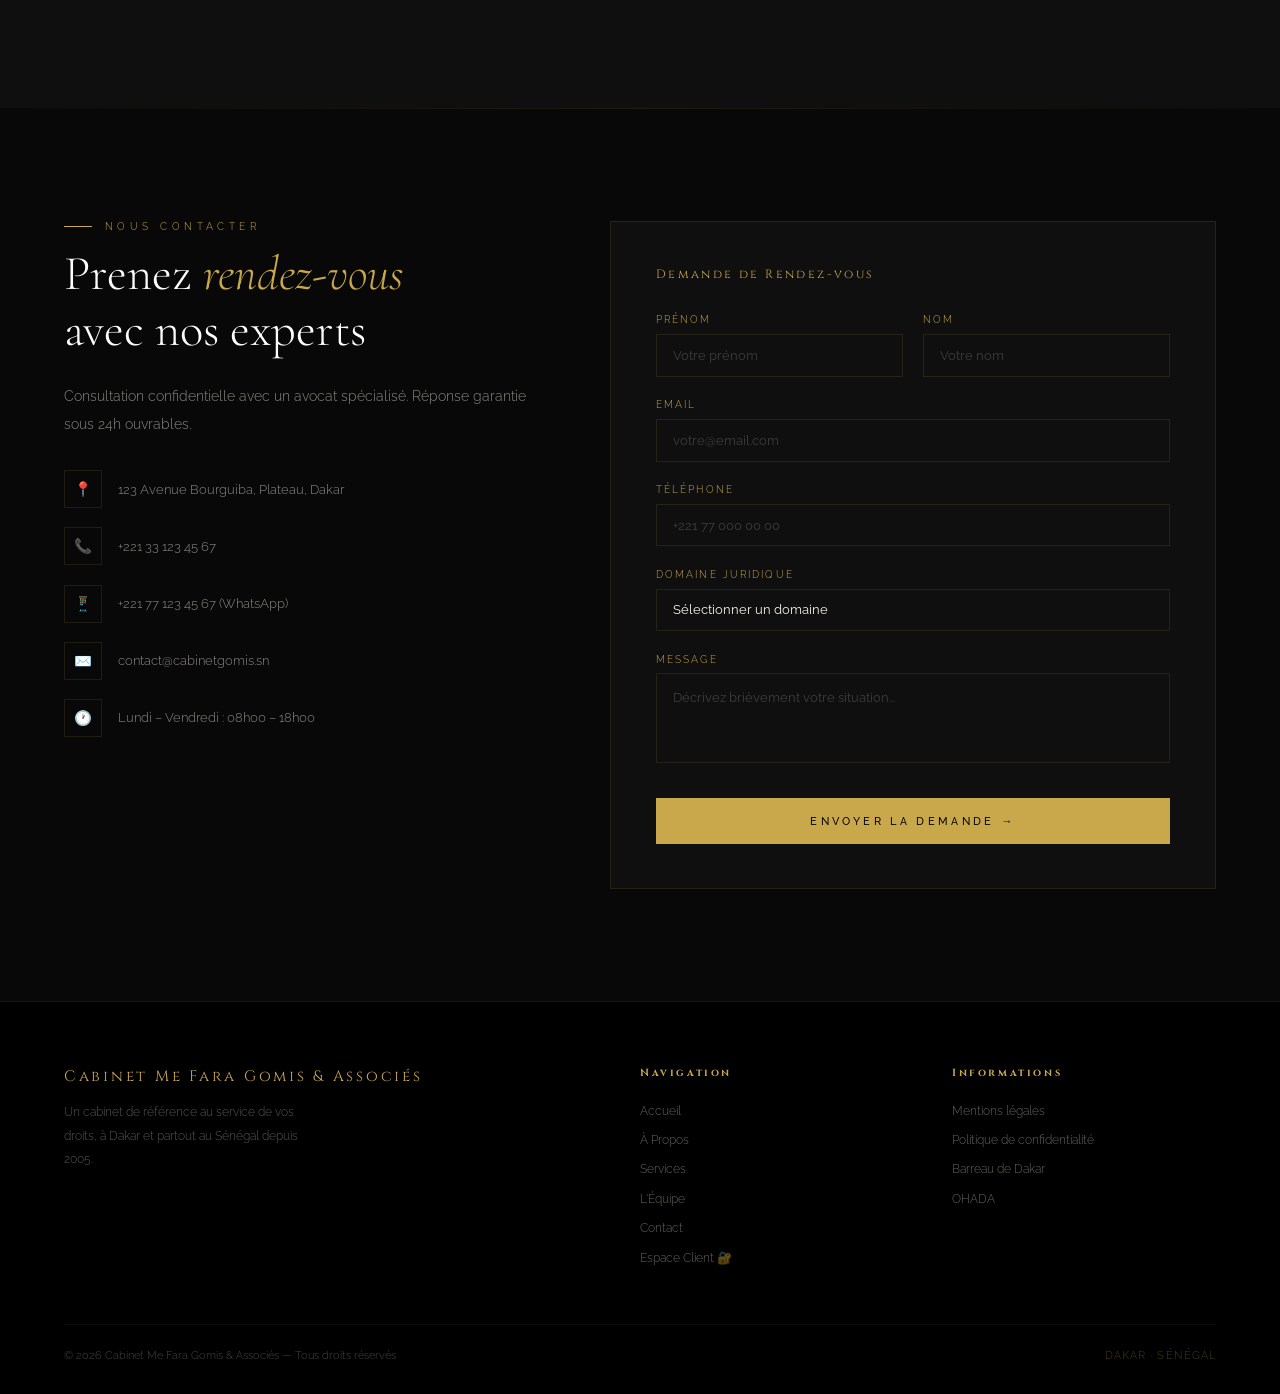
==== commit 54a7f77b: "Upgrade site : chatbot IA + espace client + SEO" ====
--- a/pages/index.html
+++ b/pages/index.html
@@ -1,63 +1,650 @@
 <!DOCTYPE html>
 <html lang="fr">
 <head>
-  <meta charset="UTF-8">
-  <title>Cabinet d'Avocat</title>
-  <link rel="stylesheet" href="../styles/styles.css">
+<meta charset="UTF-8">
+<meta name="viewport" content="width=device-width, initial-scale=1.0">
+
+<!-- SEO META TAGS -->
+<title>Cabinet Me Fara Gomis & Associés | Avocat Dakar Sénégal</title>
+<meta name="description" content="Cabinet d'avocats de prestige à Dakar. Droit des affaires, pénal, famille, immobilier. Me Fara Gomis & Associés — excellence juridique depuis 2005.">
+<meta name="keywords" content="avocat Dakar, cabinet avocat Sénégal, avocat affaires Dakar, consultation juridique Dakar, droit pénal Sénégal, Me Fara Gomis">
+<meta name="author" content="Cabinet Me Fara Gomis & Associés">
+<meta name="robots" content="index, follow">
+<link rel="canonical" href="https://cabinetgomis.sn/">
+
+<!-- OPEN GRAPH (réseaux sociaux) -->
+<meta property="og:type" content="website">
+<meta property="og:title" content="Cabinet Me Fara Gomis & Associés | Avocat Dakar">
+<meta property="og:description" content="Excellence juridique depuis 2005 à Dakar. Droit des affaires, pénal, famille et immobilier.">
+<meta property="og:url" content="https://cabinetgomis.sn/">
+<meta property="og:site_name" content="Cabinet Me Fara Gomis & Associés">
+<meta property="og:locale" content="fr_SN">
+
+<!-- TWITTER CARD -->
+<meta name="twitter:card" content="summary_large_image">
+<meta name="twitter:title" content="Cabinet Me Fara Gomis & Associés | Avocat Dakar">
+<meta name="twitter:description" content="Excellence juridique à Dakar. Droit des affaires, pénal, famille et immobilier.">
+
+<!-- STRUCTURED DATA (Google Rich Results) -->
+<script type="application/ld+json">
+{
+  "@context": "https://schema.org",
+  "@type": "LegalService",
+  "name": "Cabinet Me Fara Gomis & Associés",
+  "description": "Cabinet d'avocats de prestige à Dakar, Sénégal",
+  "url": "https://cabinetgomis.sn",
+  "telephone": "+221331234567",
+  "email": "contact@cabinetgomis.sn",
+  "address": {
+    "@type": "PostalAddress",
+    "streetAddress": "123 Avenue Bourguiba, Plateau",
+    "addressLocality": "Dakar",
+    "addressCountry": "SN"
+  },
+  "openingHours": "Mo-Fr 08:00-18:00",
+  "priceRange": "$$",
+  "areaServed": "Sénégal"
+}
+</script>
+
+<link href="https://fonts.googleapis.com/css2?family=Cormorant+Garamond:ital,wght@0,300;0,400;0,600;1,300;1,400&family=Cinzel:wght@400;600;700&family=Raleway:wght@300;400;500;600&display=swap" rel="stylesheet">
+
+<style>
+*{margin:0;padding:0;box-sizing:border-box}
+:root{
+  --noir:#080808;
+  --noir-2:#0f0f0f;
+  --noir-3:#161616;
+  --or:#C9A84C;
+  --or-light:#E2BC6A;
+  --or-pale:#f0dfa0;
+  --or-dim:rgba(201,168,76,0.15);
+  --blanc:#F8F4EC;
+  --blanc-pur:#fff;
+  --gris:#777;
+  --gris-clair:rgba(248,244,236,0.55);
+  --border:rgba(201,168,76,0.12);
+}
+html{scroll-behavior:smooth}
+body{background:var(--noir);color:var(--blanc);font-family:'Raleway',sans-serif;font-weight:300;overflow-x:hidden}
+
+/* ── SCROLL NAV ── */
+nav{position:fixed;top:0;width:100%;z-index:200;padding:1.1rem 5%;display:flex;align-items:center;justify-content:space-between;transition:all .4s;background:rgba(8,8,8,0);border-bottom:1px solid transparent}
+nav.scrolled{background:rgba(8,8,8,0.97);backdrop-filter:blur(20px);border-bottom:1px solid var(--border)}
+.logo-wrap{display:flex;flex-direction:column}
+.logo-main{font-family:'Cinzel',serif;font-size:.95rem;letter-spacing:.18em;color:var(--or)}
+.logo-sub{font-size:.6rem;letter-spacing:.35em;text-transform:uppercase;color:var(--gris);margin-top:2px}
+.nav-links{display:flex;gap:2.5rem;list-style:none}
+.nav-links a{font-size:.7rem;letter-spacing:.22em;text-transform:uppercase;color:var(--blanc);text-decoration:none;opacity:.7;transition:all .3s;position:relative}
+.nav-links a::after{content:'';position:absolute;bottom:-4px;left:0;width:0;height:1px;background:var(--or);transition:width .3s}
+.nav-links a:hover{opacity:1;color:var(--or)}
+.nav-links a:hover::after{width:100%}
+.nav-cta{background:var(--or);color:var(--noir);font-family:'Raleway',sans-serif;font-size:.7rem;letter-spacing:.22em;text-transform:uppercase;padding:.65rem 1.5rem;border:none;cursor:pointer;transition:all .3s;text-decoration:none;font-weight:500}
+.nav-cta:hover{background:var(--or-light)}
+.burger{display:none;flex-direction:column;gap:5px;cursor:pointer;z-index:300;background:none;border:none}
+.burger span{width:22px;height:1px;background:var(--or);display:block;transition:.3s}
+
+/* ── MOBILE MENU ── */
+.mobile-menu{display:none;position:fixed;inset:0;background:var(--noir);z-index:250;flex-direction:column;align-items:center;justify-content:center;gap:2.2rem}
+.mobile-menu.open{display:flex}
+.mobile-menu a{font-family:'Cormorant Garamond',serif;font-size:2.2rem;font-weight:300;color:var(--blanc);text-decoration:none;transition:color .3s;letter-spacing:.05em}
+.mobile-menu a:hover{color:var(--or)}
+.mobile-close{position:absolute;top:1.5rem;right:1.5rem;background:none;border:none;color:var(--or);font-size:1.5rem;cursor:pointer}
+
+/* ── HERO ── */
+.hero{min-height:100vh;display:flex;align-items:center;padding:9rem 5% 6rem;position:relative;overflow:hidden}
+.hero-bg{position:absolute;inset:0;background:
+  radial-gradient(ellipse 70% 60% at 20% 60%,rgba(201,168,76,.06) 0%,transparent 70%),
+  radial-gradient(ellipse 50% 40% at 85% 20%,rgba(201,168,76,.04) 0%,transparent 60%)}
+.hero-grid{position:absolute;inset:0;background-image:linear-gradient(rgba(201,168,76,.025) 1px,transparent 1px),linear-gradient(90deg,rgba(201,168,76,.025) 1px,transparent 1px);background-size:60px 60px;opacity:1}
+.hero-content{position:relative;z-index:2;max-width:750px}
+.hero-badge{display:inline-flex;align-items:center;gap:.8rem;border:1px solid var(--border);padding:.4rem 1rem .4rem .6rem;margin-bottom:2rem}
+.hero-badge-dot{width:6px;height:6px;background:var(--or);border-radius:50%;animation:pulse 2s infinite}
+@keyframes pulse{0%,100%{opacity:1}50%{opacity:.3}}
+.hero-badge span{font-size:.6rem;letter-spacing:.3em;text-transform:uppercase;color:var(--or)}
+h1{font-family:'Cormorant Garamond',serif;font-size:clamp(3.2rem,6.5vw,6rem);font-weight:300;line-height:1.02;margin-bottom:1.2rem;color:var(--blanc-pur)}
+h1 em{font-style:italic;color:var(--or)}
+h1 strong{font-weight:600;color:var(--blanc-pur)}
+.hero-desc{font-size:.92rem;line-height:2;color:var(--gris-clair);max-width:500px;margin-bottom:2.8rem}
+.hero-actions{display:flex;gap:1rem;flex-wrap:wrap;align-items:center}
+.btn-primary{background:var(--or);color:var(--noir);font-size:.7rem;letter-spacing:.25em;text-transform:uppercase;padding:1rem 2.5rem;border:none;cursor:pointer;transition:all .3s;text-decoration:none;display:inline-flex;align-items:center;gap:.7rem;font-weight:500}
+.btn-primary:hover{background:var(--or-light);transform:translateY(-1px)}
+.btn-ghost{background:transparent;color:var(--blanc);font-size:.7rem;letter-spacing:.25em;text-transform:uppercase;padding:1rem 2.5rem;border:1px solid rgba(248,244,236,.15);cursor:pointer;transition:all .3s;text-decoration:none}
+.btn-ghost:hover{border-color:var(--or);color:var(--or)}
+.hero-stats{position:absolute;right:5%;bottom:8%;z-index:2;display:flex;gap:3rem}
+.hero-stat{text-align:right}
+.hero-stat-num{font-family:'Cormorant Garamond',serif;font-size:2.8rem;font-weight:300;color:var(--or);line-height:1}
+.hero-stat-label{font-size:.6rem;letter-spacing:.2em;text-transform:uppercase;color:var(--gris);margin-top:.3rem}
+.hero-deco{position:absolute;right:4%;top:50%;transform:translateY(-50%);z-index:1;opacity:.025;font-family:'Cormorant Garamond',serif;font-size:min(20vw,200px);font-weight:300;line-height:1;user-select:none;white-space:nowrap}
+
+/* ── SECTIONS ── */
+.section-label{font-size:.62rem;letter-spacing:.45em;text-transform:uppercase;color:var(--or);margin-bottom:.9rem;display:flex;align-items:center;gap:.8rem}
+.section-label::before{content:'';width:28px;height:1px;background:var(--or)}
+h2{font-family:'Cormorant Garamond',serif;font-size:clamp(2rem,3.8vw,3.2rem);font-weight:300;line-height:1.15;color:var(--blanc-pur)}
+h2 em{font-style:italic;color:var(--or)}
+.divider{height:1px;background:linear-gradient(90deg,transparent,var(--border),transparent)}
+
+/* ── À PROPOS ── */
+#a-propos{padding:7rem 5%;background:var(--noir-2);display:grid;grid-template-columns:1fr 1fr;gap:6rem;align-items:center}
+.about-graphic{position:relative;height:480px}
+.about-box{position:absolute;border:1px solid var(--border)}
+.about-box-1{inset:0}
+.about-box-2{top:-12px;left:-12px;right:12px;bottom:12px;border-color:rgba(201,168,76,.06)}
+.about-box-inner{position:absolute;inset:2.5rem;background:linear-gradient(135deg,rgba(201,168,76,.05),rgba(201,168,76,.01));display:flex;flex-direction:column;justify-content:flex-end;padding:2rem}
+.about-stats{display:flex;gap:2.5rem;border-top:1px solid var(--border);padding-top:1.5rem}
+.a-stat-n{font-family:'Cormorant Garamond',serif;font-size:2.8rem;font-weight:300;color:var(--or);line-height:1}
+.a-stat-l{font-size:.6rem;letter-spacing:.2em;text-transform:uppercase;color:var(--gris);margin-top:.3rem}
+.about-text p{font-size:.9rem;line-height:2;color:var(--gris-clair);margin-bottom:1.1rem}
+.about-text h2{margin-bottom:1.5rem}
+.tags{display:flex;flex-wrap:wrap;gap:.5rem;margin-top:2rem}
+.tag{border:1px solid rgba(201,168,76,.2);color:var(--or-pale);font-size:.6rem;letter-spacing:.2em;text-transform:uppercase;padding:.35rem .9rem}
+
+/* ── SERVICES ── */
+#services{padding:7rem 5%;background:var(--noir)}
+.services-intro{display:flex;justify-content:space-between;align-items:flex-end;margin-bottom:4rem;gap:2rem;flex-wrap:wrap}
+.services-note{font-size:.82rem;color:var(--gris-clair);max-width:300px;line-height:1.8}
+.services-grid{display:grid;grid-template-columns:repeat(3,1fr);gap:1px;background:var(--border)}
+.svc{background:var(--noir);padding:2.5rem;transition:all .4s;position:relative;overflow:hidden;cursor:default}
+.svc::after{content:'';position:absolute;bottom:0;left:0;height:1px;width:0;background:var(--or);transition:width .4s}
+.svc:hover::after{width:100%}
+.svc:hover{background:rgba(201,168,76,.025)}
+.svc-num{font-family:'Cormorant Garamond',serif;font-size:.75rem;color:rgba(201,168,76,.3);letter-spacing:.15em;margin-bottom:1.2rem}
+.svc h3{font-family:'Cormorant Garamond',serif;font-size:1.5rem;font-weight:400;color:var(--blanc-pur);margin-bottom:.9rem;line-height:1.2}
+.svc p{font-size:.8rem;line-height:1.9;color:rgba(248,244,236,.45)}
+.svc-icon{font-size:1.4rem;margin-bottom:1rem;display:block}
+
+/* ── AVOCATS ── */
+#avocats{padding:7rem 5%;background:var(--noir-2)}
+.avocats-head{display:flex;justify-content:space-between;align-items:flex-end;margin-bottom:4rem;flex-wrap:wrap;gap:2rem}
+.avocats-note{font-size:.8rem;color:var(--gris-clair);max-width:280px;line-height:1.8}
+.avocats-grid{display:grid;grid-template-columns:repeat(3,1fr);gap:1.5rem}
+.av-card{border:1px solid var(--border);transition:border-color .3s;overflow:hidden}
+.av-card:hover{border-color:rgba(201,168,76,.35)}
+.av-photo{height:260px;background:linear-gradient(145deg,rgba(201,168,76,.07),rgba(201,168,76,.02));display:flex;align-items:center;justify-content:center;position:relative}
+.av-initials{font-family:'Cormorant Garamond',serif;font-size:3.5rem;font-weight:300;color:rgba(201,168,76,.25)}
+.av-photo::after{content:'';position:absolute;inset:0;background:linear-gradient(to bottom,transparent 40%,rgba(8,8,8,.7))}
+.av-info{padding:1.5rem}
+.av-name{font-family:'Cormorant Garamond',serif;font-size:1.3rem;font-weight:400;color:var(--blanc-pur)}
+.av-title{font-size:.62rem;letter-spacing:.2em;text-transform:uppercase;color:var(--or);margin:.35rem 0 .8rem}
+.av-spec{font-size:.77rem;color:rgba(248,244,236,.45);line-height:1.7}
+
+/* ── CONTACT & RDV ── */
+#contact{padding:7rem 5%;background:var(--noir);display:grid;grid-template-columns:1fr 1.3fr;gap:5rem;align-items:start}
+.contact-info h2{margin-bottom:1.5rem}
+.contact-info p{font-size:.88rem;line-height:2;color:var(--gris-clair);margin-bottom:2rem}
+.c-item{display:flex;align-items:center;gap:1rem;margin-bottom:1.2rem;font-size:.82rem;color:var(--gris-clair)}
+.c-icon{width:38px;height:38px;border:1px solid var(--border);display:flex;align-items:center;justify-content:center;font-size:.9rem;flex-shrink:0;color:var(--or)}
+.rdv-form{background:var(--noir-2);border:1px solid var(--border);padding:2.8rem}
+.form-title{font-family:'Cinzel',serif;font-size:.75rem;letter-spacing:.2em;color:var(--or);margin-bottom:2rem}
+.fg{margin-bottom:1.4rem}
+.fr{display:grid;grid-template-columns:1fr 1fr;gap:1.2rem}
+label{display:block;font-size:.6rem;letter-spacing:.22em;text-transform:uppercase;color:var(--or);margin-bottom:.55rem}
+input,select,textarea{width:100%;background:transparent;border:1px solid var(--border);color:var(--blanc);font-family:'Raleway',sans-serif;font-size:.83rem;padding:.8rem 1rem;outline:none;transition:border-color .3s;-webkit-appearance:none;border-radius:0}
+input:focus,select:focus,textarea:focus{border-color:rgba(201,168,76,.5);background:rgba(201,168,76,.02)}
+input::placeholder,textarea::placeholder{color:rgba(248,244,236,.2)}
+select option{background:var(--noir);color:var(--blanc)}
+textarea{resize:none;height:90px;line-height:1.6}
+.form-btn{width:100%;background:var(--or);color:var(--noir);font-family:'Raleway',sans-serif;font-size:.7rem;letter-spacing:.3em;text-transform:uppercase;padding:1rem;border:none;cursor:pointer;transition:all .3s;margin-top:.5rem;font-weight:500}
+.form-btn:hover{background:var(--or-light)}
+.form-ok{display:none;background:rgba(201,168,76,.08);border:1px solid rgba(201,168,76,.25);color:var(--or);padding:.9rem;font-size:.78rem;text-align:center;margin-top:1rem}
+
+/* ── FOOTER ── */
+footer{background:#000;padding:4rem 5% 2rem;border-top:1px solid var(--border)}
+.footer-grid{display:grid;grid-template-columns:2fr 1fr 1fr;gap:3rem;margin-bottom:3rem}
+.f-brand .logo-main{margin-bottom:.8rem;display:block}
+.f-brand p{font-size:.77rem;line-height:1.9;color:rgba(248,244,236,.35);max-width:240px}
+.f-col h4{font-family:'Cinzel',serif;font-size:.65rem;letter-spacing:.25em;color:var(--or);margin-bottom:1.2rem}
+.f-col ul{list-style:none}
+.f-col li{margin-bottom:.65rem}
+.f-col a{font-size:.76rem;color:rgba(248,244,236,.4);text-decoration:none;transition:color .3s}
+.f-col a:hover{color:var(--or)}
+.footer-bottom{border-top:1px solid rgba(201,168,76,.07);padding-top:1.5rem;display:flex;justify-content:space-between;align-items:center;flex-wrap:wrap;gap:1rem}
+.footer-bottom p{font-size:.67rem;color:rgba(248,244,236,.28)}
+.footer-bottom a{color:var(--or);text-decoration:none;font-size:.67rem}
+
+/* ── WHATSAPP ENHANCED ── */
+.wa-btn{position:fixed;bottom:6.5rem;right:1.8rem;width:54px;height:54px;background:#25D366;border-radius:50%;display:flex;align-items:center;justify-content:center;cursor:pointer;z-index:998;box-shadow:0 4px 20px rgba(37,211,102,.3);transition:all .3s;text-decoration:none}
+.wa-btn:hover{transform:scale(1.08);box-shadow:0 6px 28px rgba(37,211,102,.45)}
+.wa-btn svg{width:28px;height:28px;fill:#fff}
+.wa-tooltip{position:absolute;right:65px;background:rgba(8,8,8,.95);color:#fff;font-size:.68rem;letter-spacing:.1em;white-space:nowrap;padding:.45rem .9rem;border:1px solid var(--border);opacity:0;transform:translateX(8px);transition:all .3s;pointer-events:none;font-family:'Raleway',sans-serif}
+.wa-btn:hover .wa-tooltip{opacity:1;transform:translateX(0)}
+
+/* ── CALL BUTTON ── */
+.call-btn{position:fixed;bottom:1.8rem;right:1.8rem;width:54px;height:54px;background:var(--or);border-radius:50%;display:flex;align-items:center;justify-content:center;cursor:pointer;z-index:998;box-shadow:0 4px 20px rgba(201,168,76,.25);transition:all .3s;text-decoration:none}
+.call-btn:hover{transform:scale(1.08);background:var(--or-light)}
+.call-btn svg{width:24px;height:24px;fill:var(--noir)}
+.call-tooltip{position:absolute;right:65px;background:rgba(8,8,8,.95);color:#fff;font-size:.68rem;letter-spacing:.1em;white-space:nowrap;padding:.45rem .9rem;border:1px solid var(--border);opacity:0;transform:translateX(8px);transition:all .3s;pointer-events:none;font-family:'Raleway',sans-serif}
+.call-btn:hover .call-tooltip{opacity:1;transform:translateX(0)}
+
+/* ── CHATBOT ── */
+#chat-toggle{position:fixed;bottom:11.5rem;right:1.8rem;width:54px;height:54px;background:var(--noir-2);border:1px solid var(--border);border-radius:50%;display:flex;align-items:center;justify-content:center;cursor:pointer;z-index:998;transition:all .3s;box-shadow:0 4px 20px rgba(0,0,0,.5)}
+#chat-toggle:hover{border-color:var(--or);transform:scale(1.08)}
+#chat-toggle svg{width:22px;height:22px;stroke:var(--or);fill:none;stroke-width:1.5}
+.chat-badge{position:absolute;top:-3px;right:-3px;background:var(--or);width:16px;height:16px;border-radius:50%;display:flex;align-items:center;justify-content:center;font-size:.5rem;color:var(--noir);font-weight:700}
+#chatbox{position:fixed;bottom:17.5rem;right:1.8rem;width:340px;background:var(--noir-2);border:1px solid var(--border);box-shadow:0 20px 60px rgba(0,0,0,.8);z-index:999;display:none;flex-direction:column;max-height:480px}
+#chatbox.open{display:flex}
+.chat-header{padding:1rem 1.2rem;border-bottom:1px solid var(--border);display:flex;align-items:center;gap:.8rem;background:var(--noir)}
+.chat-av{width:32px;height:32px;background:var(--or-dim);border:1px solid var(--border);border-radius:50%;display:flex;align-items:center;justify-content:center;font-size:.7rem;color:var(--or);font-family:'Cinzel',serif}
+.chat-name{flex:1}
+.chat-name strong{font-size:.78rem;color:var(--blanc-pur);display:block}
+.chat-name span{font-size:.6rem;color:var(--or);letter-spacing:.1em}
+.chat-close{background:none;border:none;color:var(--gris);cursor:pointer;font-size:1.1rem;transition:color .3s}
+.chat-close:hover{color:var(--or)}
+.chat-messages{flex:1;overflow-y:auto;padding:1rem;display:flex;flex-direction:column;gap:.8rem;max-height:320px}
+.chat-messages::-webkit-scrollbar{width:3px}
+.chat-messages::-webkit-scrollbar-track{background:transparent}
+.chat-messages::-webkit-scrollbar-thumb{background:var(--border)}
+.msg{max-width:85%;padding:.65rem .9rem;font-size:.78rem;line-height:1.6}
+.msg.bot{background:var(--noir-3);border-left:2px solid var(--or);align-self:flex-start;color:var(--gris-clair)}
+.msg.user{background:var(--or-dim);border:1px solid var(--border);align-self:flex-end;color:var(--blanc-pur);text-align:right}
+.msg.typing{background:var(--noir-3);border-left:2px solid var(--border);align-self:flex-start;color:var(--gris);font-style:italic}
+.chat-input-area{border-top:1px solid var(--border);padding:.8rem;display:flex;gap:.6rem}
+.chat-input-area input{flex:1;background:transparent;border:1px solid var(--border);color:var(--blanc);font-family:'Raleway',sans-serif;font-size:.78rem;padding:.5rem .8rem;outline:none}
+.chat-input-area input:focus{border-color:rgba(201,168,76,.4)}
+.chat-send{background:var(--or);border:none;color:var(--noir);cursor:pointer;padding:.5rem .8rem;transition:background .3s;font-size:.9rem}
+.chat-send:hover{background:var(--or-light)}
+
+/* ── ANIMATIONS ── */
+.reveal{opacity:0;transform:translateY(24px);transition:opacity .7s ease,transform .7s ease}
+.reveal.in{opacity:1;transform:none}
+.reveal-left{opacity:0;transform:translateX(-24px);transition:opacity .8s ease,transform .8s ease}
+.reveal-left.in{opacity:1;transform:none}
+.reveal-right{opacity:0;transform:translateX(24px);transition:opacity .8s ease,transform .8s ease}
+.reveal-right.in{opacity:1;transform:none}
+
+/* ── ESPACE CLIENT LINK ── */
+.client-banner{background:rgba(201,168,76,.04);border-top:1px solid var(--border);border-bottom:1px solid var(--border);padding:1rem 5%;display:flex;align-items:center;justify-content:space-between;flex-wrap:wrap;gap:1rem}
+.client-banner p{font-size:.78rem;color:var(--gris-clair)}
+.client-banner a{font-size:.7rem;letter-spacing:.2em;text-transform:uppercase;color:var(--or);text-decoration:none;border:1px solid var(--border);padding:.4rem .9rem;transition:all .3s}
+.client-banner a:hover{background:var(--or);color:var(--noir)}
+
+/* ── RESPONSIVE ── */
+@media(max-width:960px){
+  .nav-links,.nav-cta{display:none}
+  .burger{display:flex}
+  #a-propos,#contact{grid-template-columns:1fr;gap:3rem}
+  .about-graphic{height:280px}
+  .services-grid{grid-template-columns:1fr 1fr}
+  .avocats-grid{grid-template-columns:1fr 1fr}
+  .footer-grid{grid-template-columns:1fr;gap:2rem}
+  .avocats-head,.services-intro{flex-direction:column;align-items:flex-start}
+  .hero-stats{position:static;margin-top:3rem;flex-wrap:wrap;gap:2rem}
+  .hero-stat{text-align:left}
+  #chatbox{width:calc(100vw - 2.5rem);right:1.25rem}
+}
+@media(max-width:600px){
+  .services-grid,.avocats-grid{grid-template-columns:1fr}
+  .fr{grid-template-columns:1fr}
+  .hero-actions{flex-direction:column;align-items:flex-start}
+}
+</style>
 </head>
-
 <body>
 
-  <!-- NAVBAR -->
-  <div class="navbar">
-    <h2>Cabinet Avocat</h2>
+<!-- NAV -->
+<nav id="nav">
+  <div class="logo-wrap">
+    <span class="logo-main">Cabinet Me Fara Gomis</span>
+    <span class="logo-sub">& Associés · Dakar, Sénégal</span>
+  </div>
+  <ul class="nav-links">
+    <li><a href="#accueil">Accueil</a></li>
+    <li><a href="#a-propos">À Propos</a></li>
+    <li><a href="#services">Services</a></li>
+    <li><a href="#avocats">Avocats</a></li>
+    <li><a href="#contact">Contact</a></li>
+    <li><a href="espace-client.html" style="color:var(--or);opacity:1">Espace Client</a></li>
+  </ul>
+  <a href="#contact" class="nav-cta">Rendez-vous</a>
+  <button class="burger" onclick="toggleMenu()" aria-label="Menu">
+    <span></span><span></span><span></span>
+  </button>
+</nav>
+
+<!-- MOBILE MENU -->
+<div class="mobile-menu" id="mobileMenu" role="dialog" aria-label="Menu navigation">
+  <button class="mobile-close" onclick="toggleMenu()">✕</button>
+  <a href="#accueil" onclick="toggleMenu()">Accueil</a>
+  <a href="#a-propos" onclick="toggleMenu()">À Propos</a>
+  <a href="#services" onclick="toggleMenu()">Services</a>
+  <a href="#avocats" onclick="toggleMenu()">Avocats</a>
+  <a href="#contact" onclick="toggleMenu()">Contact</a>
+  <a href="espace-client.html" onclick="toggleMenu()" style="color:var(--or)">Espace Client →</a>
+</div>
+
+<!-- HERO -->
+<section class="hero" id="accueil">
+  <div class="hero-bg"></div>
+  <div class="hero-grid"></div>
+  <div class="hero-content">
+    <div class="hero-badge">
+      <span class="hero-badge-dot"></span>
+      <span>Excellence Juridique depuis 2005</span>
+    </div>
+    <h1>Le droit,<br>au service de <em>vos</em><br><strong>intérêts.</strong></h1>
+    <p class="hero-desc">Cabinet de prestige à Dakar. Droit des affaires, pénal, famille et immobilier. Une équipe engagée, une défense stratégique.</p>
+    <div class="hero-actions">
+      <a href="#contact" class="btn-primary">
+        <svg width="14" height="14" viewBox="0 0 24 24" fill="none" stroke="currentColor" stroke-width="2"><rect x="3" y="4" width="18" height="18" rx="2"/><line x1="16" y1="2" x2="16" y2="6"/><line x1="8" y1="2" x2="8" y2="6"/><line x1="3" y1="10" x2="21" y2="10"/></svg>
+        Prendre Rendez-vous
+      </a>
+      <a href="#services" class="btn-ghost">Nos Domaines</a>
+    </div>
+    <div class="hero-stats">
+      <div class="hero-stat"><div class="hero-stat-num">20+</div><div class="hero-stat-label">Années d'expérience</div></div>
+      <div class="hero-stat"><div class="hero-stat-num">500+</div><div class="hero-stat-label">Dossiers résolus</div></div>
+      <div class="hero-stat"><div class="hero-stat-num">98%</div><div class="hero-stat-label">Satisfaction client</div></div>
+    </div>
+  </div>
+  <div class="hero-deco" aria-hidden="true">Droit</div>
+</section>
+
+<!-- BANNER ESPACE CLIENT -->
+<div class="client-banner">
+  <p>🔐 Vous êtes client du cabinet ? Accédez à vos dossiers en ligne.</p>
+  <a href="espace-client.html">Espace Client →</a>
+</div>
+
+<div class="divider"></div>
+
+<!-- À PROPOS -->
+<section id="a-propos">
+  <div class="about-graphic reveal-left">
+    <div class="about-box about-box-2"></div>
+    <div class="about-box about-box-1"></div>
+    <div class="about-box-inner">
+      <div class="about-stats">
+        <div><div class="a-stat-n">20+</div><div class="a-stat-l">Ans d'exercice</div></div>
+        <div><div class="a-stat-n">500+</div><div class="a-stat-l">Clients défendus</div></div>
+        <div><div class="a-stat-n">4</div><div class="a-stat-l">Spécialités</div></div>
+      </div>
+    </div>
+  </div>
+  <div class="about-text reveal-right">
+    <div class="section-label">Notre Identité</div>
+    <h2>Un cabinet fondé sur<br>l'<em>excellence</em> & la rigueur</h2>
+    <p>Fondé par Maître Fara Gomis, le cabinet s'est imposé comme une référence incontournable du droit sénégalais. Notre équipe allie expertise technique pointue, éthique irréprochable et engagement total envers chaque client.</p>
+    <p>Particuliers ou entreprises, nous vous accompagnons avec une vision stratégique et une approche personnalisée à chaque étape de vos procédures judiciaires et extrajudiciaires.</p>
+    <div class="tags">
+      <span class="tag">Intégrité</span>
+      <span class="tag">Confidentialité</span>
+      <span class="tag">Excellence</span>
+      <span class="tag">Réactivité</span>
+      <span class="tag">Engagement</span>
+    </div>
+  </div>
+</section>
+
+<div class="divider"></div>
+
+<!-- SERVICES -->
+<section id="services">
+  <div class="services-intro">
     <div>
-      <a href="#">Accueil</a>
-      <a href="#">Services</a>
-      <a href="#">Contact</a>
-    </div>
-  </div>
-
-  <!-- HERO -->
-  <section class="hero">
-    <h1>Cabinet d’Avocat Moderne & Stratégique</h1>
-    <p>Défense juridique, conseil et accompagnement au Sénégal</p>
-    <button class="btn">Prendre rendez-vous</button>
-  </section>
-
-  <!-- SERVICES -->
-  <section class="grid">
-
-    <div class="card">
-      <h3>Droit pénal</h3>
-      <p>Défense et assistance en matière pénale.</p>
-    </div>
-
-    <div class="card">
-      <h3>Droit civil</h3>
-      <p>Litiges, contrats et affaires civiles.</p>
-    </div>
-
-    <div class="card">
-      <h3>Droit des affaires</h3>
-      <p>Accompagnement des entreprises et sociétés.</p>
-    </div>
-
-  </section>
-
-  <!-- À PROPOS -->
-  <section class="hero">
-    <h2>À propos du cabinet</h2>
-    <p>
-      Notre cabinet accompagne particuliers et entreprises avec rigueur,
-      confidentialité et excellence juridique.
-    </p>
-  </section>
-
-  <!-- WHATSAPP -->
-  <a class="whatsapp-float" href="https://wa.me/221000000000">
-    💬
-  </a>
-
+      <div class="section-label">Nos Domaines</div>
+      <h2>Une expertise <em>pluridisciplinaire</em></h2>
+    </div>
+    <p class="services-note">Six domaines d'excellence pour répondre à toutes vos problématiques juridiques, au Sénégal et à l'international.</p>
+  </div>
+  <div class="services-grid">
+    <div class="svc reveal"><span class="svc-num">01</span><span class="svc-icon">⚖️</span><h3>Droit des Affaires</h3><p>Création de sociétés, contrats commerciaux, fusions-acquisitions, litiges commerciaux et arbitrage OHADA.</p></div>
+    <div class="svc reveal"><span class="svc-num">02</span><span class="svc-icon">🏛️</span><h3>Droit Pénal</h3><p>Défense pénale, assistance en garde à vue, instruction judiciaire et plaidoiries devant toutes les juridictions.</p></div>
+    <div class="svc reveal"><span class="svc-num">03</span><span class="svc-icon">👨‍👩‍👧</span><h3>Droit de la Famille</h3><p>Divorce, garde d'enfants, pensions alimentaires, successions, adoptions et régimes matrimoniaux.</p></div>
+    <div class="svc reveal"><span class="svc-num">04</span><span class="svc-icon">🏠</span><h3>Droit Immobilier</h3><p>Transactions immobilières, baux commerciaux et d'habitation, copropriété et contentieux fonciers.</p></div>
+    <div class="svc reveal"><span class="svc-num">05</span><span class="svc-icon">💼</span><h3>Droit du Travail</h3><p>Contrats de travail, licenciements, négociations collectives, représentation au tribunal du travail.</p></div>
+    <div class="svc reveal"><span class="svc-num">06</span><span class="svc-icon">🌍</span><h3>Droit International</h3><p>Investissements étrangers, arbitrage international, contrats transfrontaliers et droit OHADA.</p></div>
+  </div>
+</section>
+
+<div class="divider"></div>
+
+<!-- AVOCATS -->
+<section id="avocats" style="padding:7rem 5%;background:var(--noir-2)">
+  <div class="avocats-head reveal">
+    <div>
+      <div class="section-label">L'Équipe</div>
+      <h2>Des avocats à votre <em>écoute</em></h2>
+    </div>
+    <p class="avocats-note">Chaque membre de l'équipe est sélectionné pour son expertise, son éthique et son engagement envers chaque client.</p>
+  </div>
+  <div class="avocats-grid">
+    <div class="av-card reveal">
+      <div class="av-photo"><div class="av-initials">FG</div></div>
+      <div class="av-info">
+        <div class="av-name">Me Fara Gomis</div>
+        <div class="av-title">Fondatrice & Associée principale</div>
+        <p class="av-spec">Droit des affaires · Droit international · Arbitrage OHADA.<br>Ancienne du Barreau de Paris. 20 ans d'expérience.</p>
+      </div>
+    </div>
+    <div class="av-card reveal">
+      <div class="av-photo"><div class="av-initials">AM</div></div>
+      <div class="av-info">
+        <div class="av-name">Me Abdou Mbaye</div>
+        <div class="av-title">Associé</div>
+        <p class="av-spec">Droit pénal · Droit de la presse · Libertés fondamentales.<br>Plaideur reconnu devant la Cour Suprême.</p>
+      </div>
+    </div>
+    <div class="av-card reveal">
+      <div class="av-photo"><div class="av-initials">ND</div></div>
+      <div class="av-info">
+        <div class="av-name">Me Ndèye Diallo</div>
+        <div class="av-title">Collaboratrice senior</div>
+        <p class="av-spec">Droit de la famille · Successions · Droit social.<br>Spécialiste de la médiation familiale.</p>
+      </div>
+    </div>
+  </div>
+</section>
+
+<div class="divider"></div>
+
+<!-- CONTACT & RDV -->
+<section id="contact">
+  <div class="contact-info reveal-left">
+    <div class="section-label">Nous Contacter</div>
+    <h2>Prenez <em>rendez-vous</em><br>avec nos experts</h2>
+    <p>Consultation confidentielle avec un avocat spécialisé. Réponse garantie sous 24h ouvrables.</p>
+    <div class="c-item"><div class="c-icon">📍</div><div>123 Avenue Bourguiba, Plateau, Dakar</div></div>
+    <div class="c-item"><div class="c-icon">📞</div><div>+221 33 123 45 67</div></div>
+    <div class="c-item"><div class="c-icon">📱</div><div>+221 77 123 45 67 (WhatsApp)</div></div>
+    <div class="c-item"><div class="c-icon">✉️</div><div>contact@cabinetgomis.sn</div></div>
+    <div class="c-item"><div class="c-icon">🕐</div><div>Lundi – Vendredi : 08h00 – 18h00</div></div>
+  </div>
+  <div class="rdv-form reveal-right">
+    <div class="form-title">Demande de Rendez-vous</div>
+    <form onsubmit="submitRDV(event)">
+      <div class="fr">
+        <div class="fg"><label>Prénom</label><input type="text" placeholder="Votre prénom" required></div>
+        <div class="fg"><label>Nom</label><input type="text" placeholder="Votre nom" required></div>
+      </div>
+      <div class="fg"><label>Email</label><input type="email" placeholder="votre@email.com" required></div>
+      <div class="fg"><label>Téléphone</label><input type="tel" placeholder="+221 77 000 00 00"></div>
+      <div class="fg">
+        <label>Domaine juridique</label>
+        <select required>
+          <option value="" disabled selected>Sélectionner un domaine</option>
+          <option>Droit des affaires</option>
+          <option>Droit pénal</option>
+          <option>Droit de la famille</option>
+          <option>Droit immobilier</option>
+          <option>Droit du travail</option>
+          <option>Droit international</option>
+          <option>Autre</option>
+        </select>
+      </div>
+      <div class="fg"><label>Message</label><textarea placeholder="Décrivez brièvement votre situation..."></textarea></div>
+      <button type="submit" class="form-btn">Envoyer la demande →</button>
+      <div class="form-ok" id="formOk">✓ Demande envoyée. Nous vous recontactons sous 24h.</div>
+    </form>
+  </div>
+</section>
+
+<!-- FOOTER -->
+<footer>
+  <div class="footer-grid">
+    <div class="f-brand">
+      <span class="logo-main">Cabinet Me Fara Gomis & Associés</span>
+      <p style="margin-top:.8rem">Un cabinet de référence au service de vos droits, à Dakar et partout au Sénégal depuis 2005.</p>
+    </div>
+    <div class="f-col">
+      <h4>Navigation</h4>
+      <ul>
+        <li><a href="#accueil">Accueil</a></li>
+        <li><a href="#a-propos">À Propos</a></li>
+        <li><a href="#services">Services</a></li>
+        <li><a href="#avocats">L'Équipe</a></li>
+        <li><a href="#contact">Contact</a></li>
+        <li><a href="espace-client.html">Espace Client 🔐</a></li>
+      </ul>
+    </div>
+    <div class="f-col">
+      <h4>Informations</h4>
+      <ul>
+        <li><a href="#">Mentions légales</a></li>
+        <li><a href="#">Politique de confidentialité</a></li>
+        <li><a href="#">Barreau de Dakar</a></li>
+        <li><a href="#">OHADA</a></li>
+      </ul>
+    </div>
+  </div>
+  <div class="footer-bottom">
+    <p>© 2026 Cabinet Me Fara Gomis & Associés — Tous droits réservés</p>
+    <p style="color:rgba(201,168,76,.35);letter-spacing:.1em">DAKAR · SÉNÉGAL</p>
+  </div>
+</footer>
+
+<!-- WHATSAPP BUTTON -->
+<a class="wa-btn" href="https://wa.me/221771234567?text=Bonjour%20Cabinet%20Me%20Fara%20Gomis%2C%20je%20souhaite%20prendre%20rendez-vous." target="_blank" rel="noopener" aria-label="WhatsApp">
+  <div class="wa-tooltip">Écrire sur WhatsApp</div>
+  <svg viewBox="0 0 24 24"><path d="M17.472 14.382c-.297-.149-1.758-.867-2.03-.967-.273-.099-.471-.148-.67.15-.197.297-.767.966-.94 1.164-.173.199-.347.223-.644.075-.297-.15-1.255-.463-2.39-1.475-.883-.788-1.48-1.761-1.653-2.059-.173-.297-.018-.458.13-.606.134-.133.298-.347.446-.52.149-.174.198-.298.298-.497.099-.198.05-.371-.025-.52-.075-.149-.669-1.612-.916-2.207-.242-.579-.487-.5-.669-.51-.173-.008-.371-.01-.57-.01-.198 0-.52.074-.792.372-.272.297-1.04 1.016-1.04 2.479 0 1.462 1.065 2.875 1.213 3.074.149.198 2.096 3.2 5.077 4.487.709.306 1.262.489 1.694.625.712.227 1.36.195 1.871.118.571-.085 1.758-.719 2.006-1.413.248-.694.248-1.289.173-1.413-.074-.124-.272-.198-.57-.347m-5.421 7.403h-.004a9.87 9.87 0 01-5.031-1.378l-.361-.214-3.741.982.998-3.648-.235-.374a9.86 9.86 0 01-1.51-5.26c.001-5.45 4.436-9.884 9.888-9.884 2.64 0 5.122 1.03 6.988 2.898a9.825 9.825 0 012.893 6.994c-.003 5.45-4.437 9.884-9.885 9.884m8.413-18.297A11.815 11.815 0 0012.05 0C5.495 0 .16 5.335.157 11.892c0 2.096.547 4.142 1.588 5.945L.057 24l6.305-1.654a11.882 11.882 0 005.683 1.448h.005c6.554 0 11.89-5.335 11.893-11.893a11.821 11.821 0 00-3.48-8.413z"/></svg>
+</a>
+
+<!-- CALL BUTTON -->
+<a class="call-btn" href="tel:+221331234567" aria-label="Appeler">
+  <div class="call-tooltip">Appeler le cabinet</div>
+  <svg viewBox="0 0 24 24"><path d="M6.6 10.8c1.4 2.8 3.8 5.1 6.6 6.6l2.2-2.2c.3-.3.7-.4 1-.2 1.1.4 2.3.6 3.6.6.6 0 1 .4 1 1V20c0 .6-.4 1-1 1-9.4 0-17-7.6-17-17 0-.6.4-1 1-1h3.5c.6 0 1 .4 1 1 0 1.3.2 2.5.6 3.6.1.3 0 .7-.2 1L6.6 10.8z"/></svg>
+</a>
+
+<!-- CHATBOT TOGGLE -->
+<div id="chat-toggle" onclick="toggleChat()" aria-label="Assistant juridique IA">
+  <div class="chat-badge">IA</div>
+  <svg viewBox="0 0 24 24"><path d="M21 15a2 2 0 0 1-2 2H7l-4 4V5a2 2 0 0 1 2-2h14a2 2 0 0 1 2 2z"/></svg>
+</div>
+
+<!-- CHATBOX -->
+<div id="chatbox">
+  <div class="chat-header">
+    <div class="chat-av">FG</div>
+    <div class="chat-name">
+      <strong>Assistant du Cabinet</strong>
+      <span>● En ligne</span>
+    </div>
+    <button class="chat-close" onclick="toggleChat()">✕</button>
+  </div>
+  <div class="chat-messages" id="chatMessages"></div>
+  <div class="chat-input-area">
+    <input type="text" id="chatInput" placeholder="Posez votre question..." onkeydown="if(event.key==='Enter')sendMsg()">
+    <button class="chat-send" onclick="sendMsg()">→</button>
+  </div>
+</div>
+
+<script>
+// ── NAV SCROLL ──
+window.addEventListener('scroll',()=>{
+  document.getElementById('nav').classList.toggle('scrolled',window.scrollY>60)
+})
+
+// ── MOBILE MENU ──
+function toggleMenu(){
+  document.getElementById('mobileMenu').classList.toggle('open')
+}
+
+// ── FORM ──
+function submitRDV(e){
+  e.preventDefault()
+  document.getElementById('formOk').style.display='block'
+  e.target.reset()
+  setTimeout(()=>document.getElementById('formOk').style.display='none',6000)
+}
+
+// ── REVEAL ON SCROLL ──
+const io=new IntersectionObserver(entries=>{
+  entries.forEach(e=>{if(e.isIntersecting)e.target.classList.add('in')})
+},{threshold:0.1})
+document.querySelectorAll('.reveal,.reveal-left,.reveal-right').forEach(el=>io.observe(el))
+
+// ── CHATBOT ──
+let chatOpen=false
+const MESSAGES=[
+  {role:'bot',text:'Bonjour ! Je suis l\'assistant du Cabinet Me Fara Gomis & Associés. Comment puis-je vous aider aujourd\'hui ?'}
+]
+
+function toggleChat(){
+  chatOpen=!chatOpen
+  const box=document.getElementById('chatbox')
+  box.classList.toggle('open',chatOpen)
+  if(chatOpen&&document.getElementById('chatMessages').children.length===0){
+    renderMessages()
+  }
+}
+
+function renderMessages(){
+  const container=document.getElementById('chatMessages')
+  container.innerHTML=''
+  MESSAGES.forEach(m=>{
+    const div=document.createElement('div')
+    div.className=`msg ${m.role}`
+    div.textContent=m.text
+    container.appendChild(div)
+  })
+  container.scrollTop=container.scrollHeight
+}
+
+async function sendMsg(){
+  const input=document.getElementById('chatInput')
+  const text=input.value.trim()
+  if(!text)return
+  input.value=''
+  MESSAGES.push({role:'user',text})
+  renderMessages()
+  
+  // Typing indicator
+  const container=document.getElementById('chatMessages')
+  const typing=document.createElement('div')
+  typing.className='msg typing'
+  typing.textContent='...'
+  container.appendChild(typing)
+  container.scrollTop=container.scrollHeight
+
+  try{
+    const response=await fetch('https://api.anthropic.com/v1/messages',{
+      method:'POST',
+      headers:{'Content-Type':'application/json'},
+      body:JSON.stringify({
+        model:'claude-sonnet-4-20250514',
+        max_tokens:1000,
+        system:`Tu es l'assistant virtuel du Cabinet Me Fara Gomis & Associés, un cabinet d'avocats de prestige à Dakar, Sénégal. Tu réponds en français, de manière professionnelle et concise. Tu peux donner des informations générales sur les services du cabinet (droit des affaires, pénal, famille, immobilier, travail, international). Pour toute consultation juridique spécifique, tu invite l'utilisateur à prendre rendez-vous ou à appeler le +221 33 123 45 67. Ne donne jamais de conseils juridiques précis. Reste courtois et utile.`,
+        messages:MESSAGES.filter(m=>m.role!=='bot'||MESSAGES.indexOf(m)>0).map(m=>({
+          role:m.role==='user'?'user':'assistant',
+          content:m.text
+        }))
+      })
+    })
+    const data=await response.json()
+    container.removeChild(typing)
+    const reply=data.content?.[0]?.text||'Je suis désolé, une erreur est survenue. Appelez-nous au +221 33 123 45 67.'
+    MESSAGES.push({role:'bot',text:reply})
+    renderMessages()
+  }catch(err){
+    container.removeChild(typing)
+    const fallbackReplies=[
+      'Pour cette question, je vous conseille de contacter directement le cabinet au +221 33 123 45 67.',
+      'Maître Fara Gomis ou un de ses associés pourra vous répondre avec précision. Prenez rendez-vous via notre formulaire.',
+      'Nous vous recommandons une consultation avec un de nos avocats spécialisés. Appelez-nous au +221 33 123 45 67.'
+    ]
+    MESSAGES.push({role:'bot',text:fallbackReplies[Math.floor(Math.random()*fallbackReplies.length)]})
+    renderMessages()
+  }
+}
+</script>
 </body>
-</html>+</html>
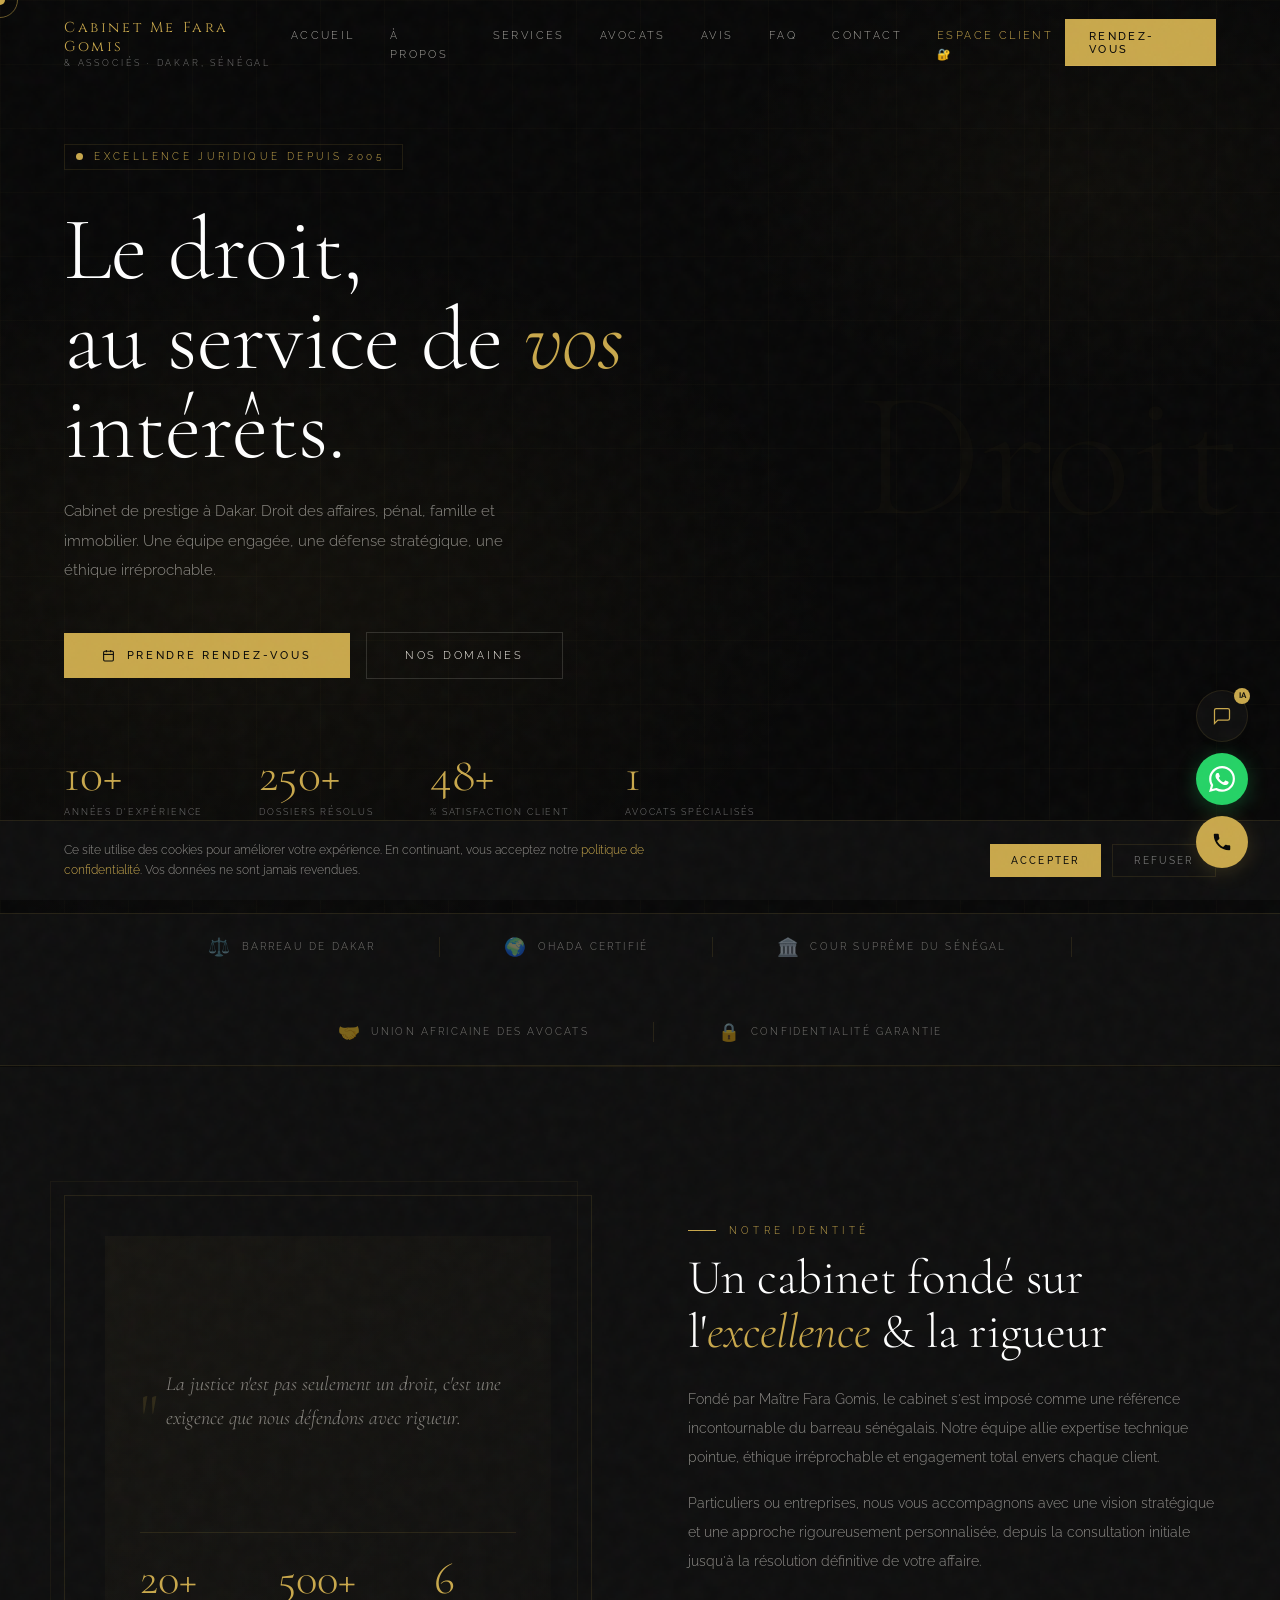
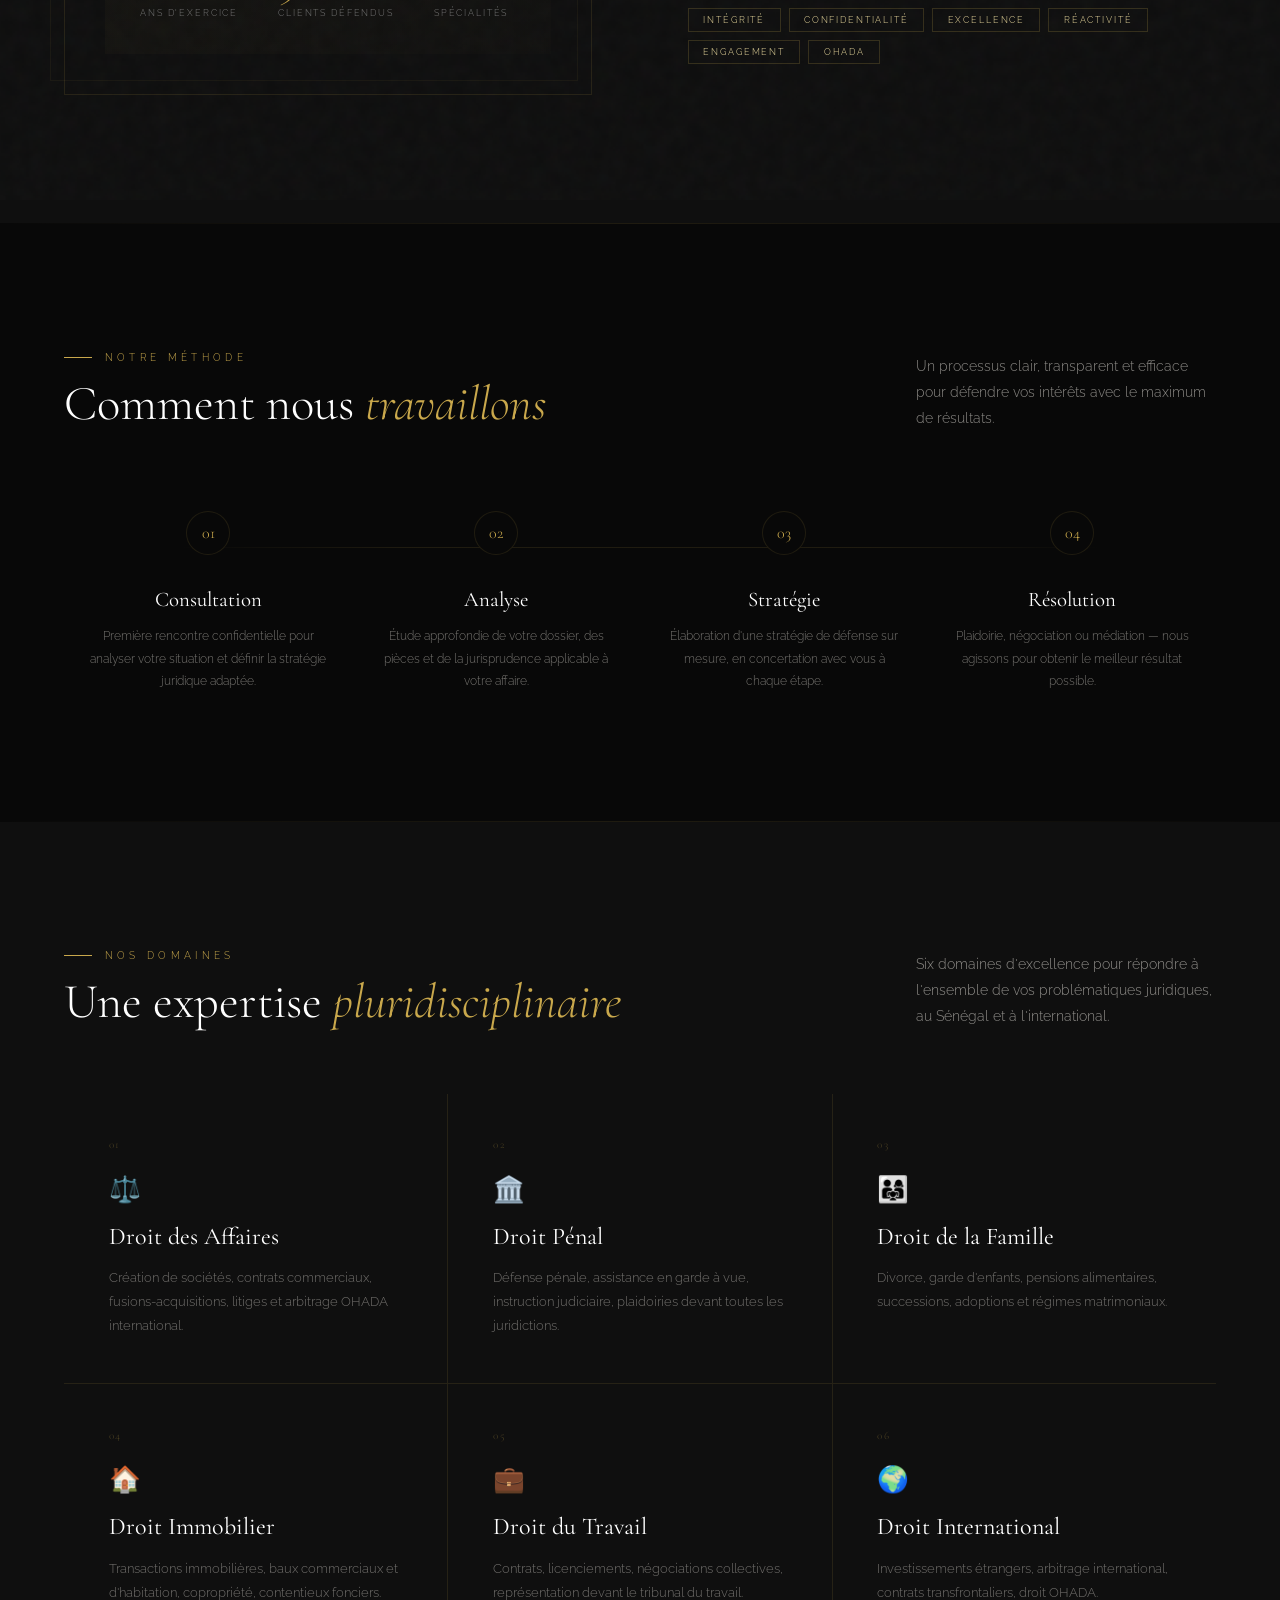
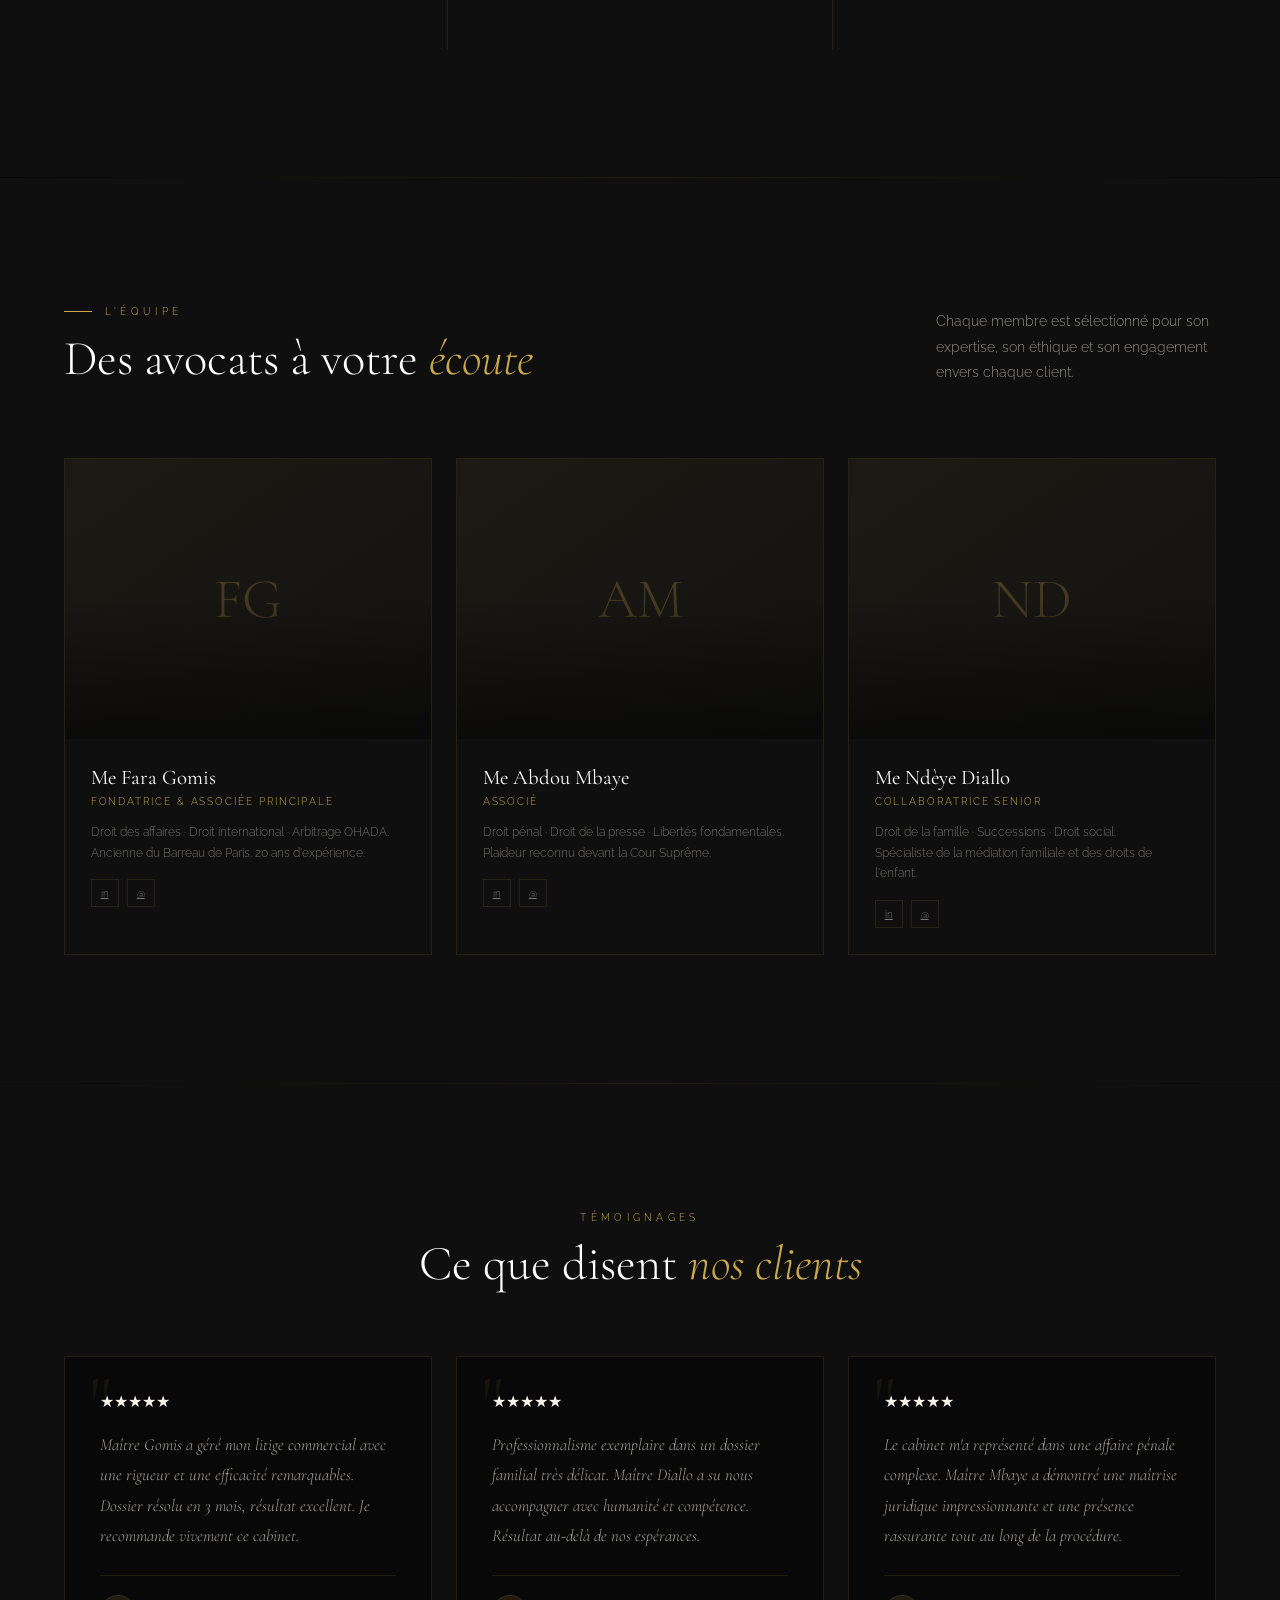
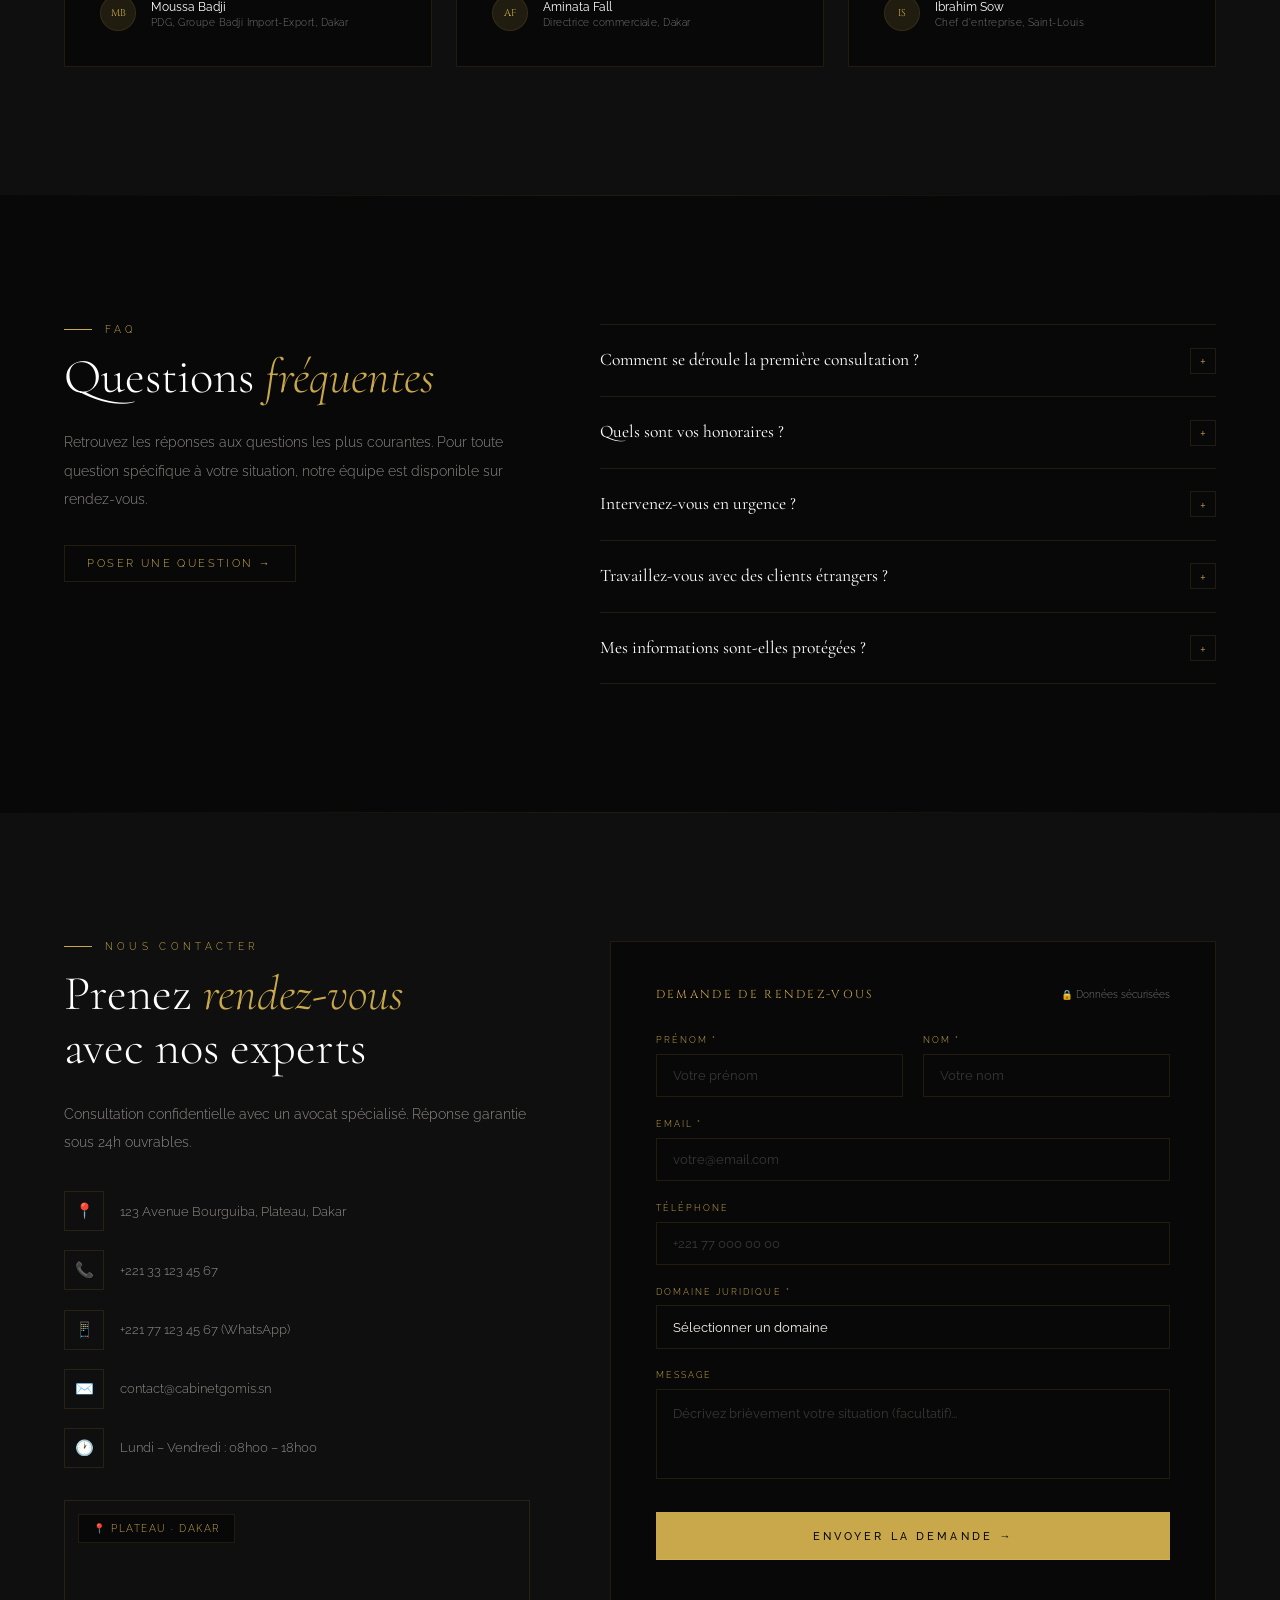
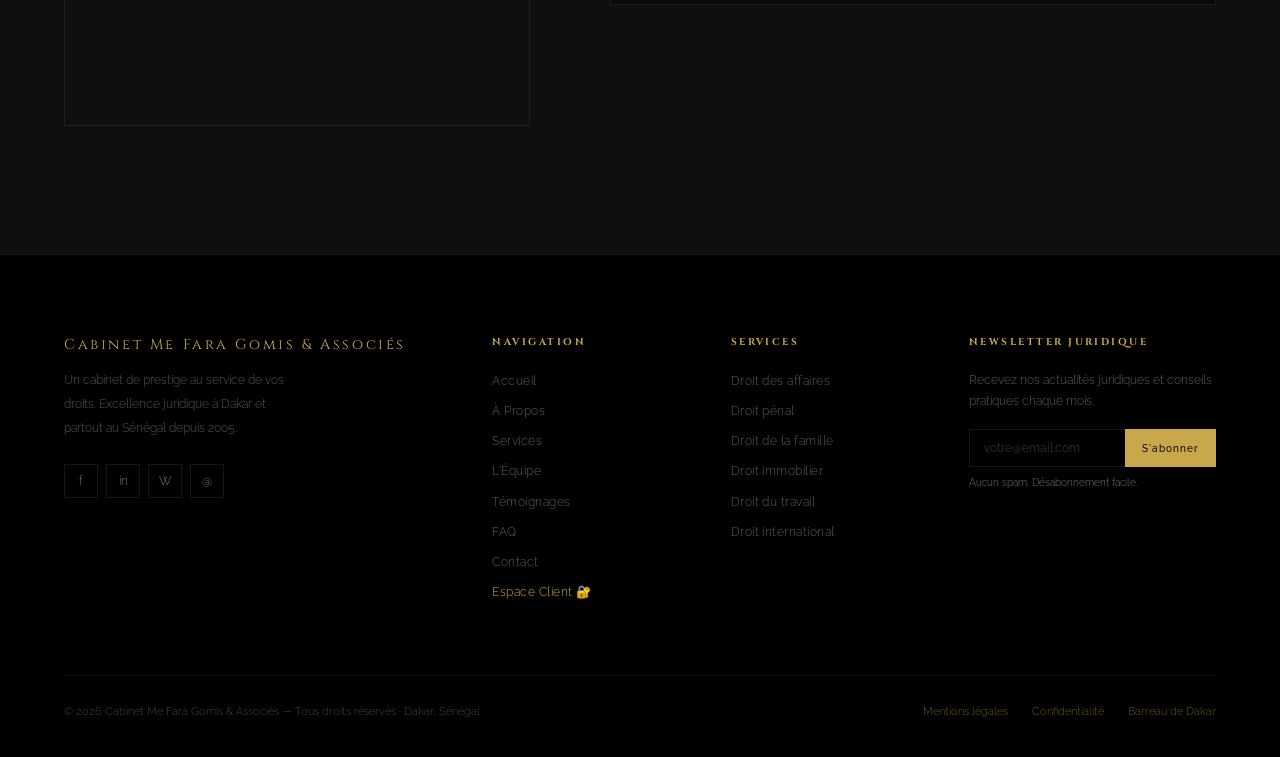
==== commit 8aa782c4: "Version finale premium - tous les éléments ajoutés" ====
--- a/pages/index.html
+++ b/pages/index.html
@@ -3,374 +3,581 @@
 <head>
 <meta charset="UTF-8">
 <meta name="viewport" content="width=device-width, initial-scale=1.0">
-
-<!-- SEO META TAGS -->
 <title>Cabinet Me Fara Gomis & Associés | Avocat Dakar Sénégal</title>
 <meta name="description" content="Cabinet d'avocats de prestige à Dakar. Droit des affaires, pénal, famille, immobilier. Me Fara Gomis & Associés — excellence juridique depuis 2005.">
-<meta name="keywords" content="avocat Dakar, cabinet avocat Sénégal, avocat affaires Dakar, consultation juridique Dakar, droit pénal Sénégal, Me Fara Gomis">
+<meta name="keywords" content="avocat Dakar, cabinet avocat Sénégal, avocat affaires Dakar, consultation juridique Dakar, droit pénal Sénégal, Me Fara Gomis, OHADA">
 <meta name="author" content="Cabinet Me Fara Gomis & Associés">
 <meta name="robots" content="index, follow">
 <link rel="canonical" href="https://cabinetgomis.sn/">
-
-<!-- OPEN GRAPH (réseaux sociaux) -->
 <meta property="og:type" content="website">
 <meta property="og:title" content="Cabinet Me Fara Gomis & Associés | Avocat Dakar">
 <meta property="og:description" content="Excellence juridique depuis 2005 à Dakar. Droit des affaires, pénal, famille et immobilier.">
 <meta property="og:url" content="https://cabinetgomis.sn/">
-<meta property="og:site_name" content="Cabinet Me Fara Gomis & Associés">
 <meta property="og:locale" content="fr_SN">
-
-<!-- TWITTER CARD -->
 <meta name="twitter:card" content="summary_large_image">
-<meta name="twitter:title" content="Cabinet Me Fara Gomis & Associés | Avocat Dakar">
-<meta name="twitter:description" content="Excellence juridique à Dakar. Droit des affaires, pénal, famille et immobilier.">
-
-<!-- STRUCTURED DATA (Google Rich Results) -->
-<script type="application/ld+json">
-{
-  "@context": "https://schema.org",
-  "@type": "LegalService",
-  "name": "Cabinet Me Fara Gomis & Associés",
-  "description": "Cabinet d'avocats de prestige à Dakar, Sénégal",
-  "url": "https://cabinetgomis.sn",
-  "telephone": "+221331234567",
-  "email": "contact@cabinetgomis.sn",
-  "address": {
-    "@type": "PostalAddress",
-    "streetAddress": "123 Avenue Bourguiba, Plateau",
-    "addressLocality": "Dakar",
-    "addressCountry": "SN"
-  },
-  "openingHours": "Mo-Fr 08:00-18:00",
-  "priceRange": "$$",
-  "areaServed": "Sénégal"
-}
-</script>
-
-<link href="https://fonts.googleapis.com/css2?family=Cormorant+Garamond:ital,wght@0,300;0,400;0,600;1,300;1,400&family=Cinzel:wght@400;600;700&family=Raleway:wght@300;400;500;600&display=swap" rel="stylesheet">
-
+<script type="application/ld+json">{"@context":"https://schema.org","@type":"LegalService","name":"Cabinet Me Fara Gomis & Associés","description":"Cabinet d'avocats de prestige à Dakar","url":"https://cabinetgomis.sn","telephone":"+221331234567","email":"contact@cabinetgomis.sn","address":{"@type":"PostalAddress","streetAddress":"123 Avenue Bourguiba, Plateau","addressLocality":"Dakar","addressCountry":"SN"},"openingHours":"Mo-Fr 08:00-18:00","priceRange":"$$","areaServed":"Sénégal"}</script>
+<link href="https://fonts.googleapis.com/css2?family=Cormorant+Garamond:ital,wght@0,300;0,400;0,600;1,300;1,400;1,600&family=Cinzel:wght@400;600;700&family=Raleway:wght@300;400;500;600&display=swap" rel="stylesheet">
 <style>
+/* ═══════════════════════════════════════
+   ROOT & RESET
+═══════════════════════════════════════ */
 *{margin:0;padding:0;box-sizing:border-box}
 :root{
-  --noir:#080808;
-  --noir-2:#0f0f0f;
-  --noir-3:#161616;
-  --or:#C9A84C;
-  --or-light:#E2BC6A;
-  --or-pale:#f0dfa0;
-  --or-dim:rgba(201,168,76,0.15);
-  --blanc:#F8F4EC;
-  --blanc-pur:#fff;
-  --gris:#777;
-  --gris-clair:rgba(248,244,236,0.55);
-  --border:rgba(201,168,76,0.12);
-}
-html{scroll-behavior:smooth}
-body{background:var(--noir);color:var(--blanc);font-family:'Raleway',sans-serif;font-weight:300;overflow-x:hidden}
-
-/* ── SCROLL NAV ── */
-nav{position:fixed;top:0;width:100%;z-index:200;padding:1.1rem 5%;display:flex;align-items:center;justify-content:space-between;transition:all .4s;background:rgba(8,8,8,0);border-bottom:1px solid transparent}
-nav.scrolled{background:rgba(8,8,8,0.97);backdrop-filter:blur(20px);border-bottom:1px solid var(--border)}
-.logo-wrap{display:flex;flex-direction:column}
-.logo-main{font-family:'Cinzel',serif;font-size:.95rem;letter-spacing:.18em;color:var(--or)}
-.logo-sub{font-size:.6rem;letter-spacing:.35em;text-transform:uppercase;color:var(--gris);margin-top:2px}
-.nav-links{display:flex;gap:2.5rem;list-style:none}
-.nav-links a{font-size:.7rem;letter-spacing:.22em;text-transform:uppercase;color:var(--blanc);text-decoration:none;opacity:.7;transition:all .3s;position:relative}
-.nav-links a::after{content:'';position:absolute;bottom:-4px;left:0;width:0;height:1px;background:var(--or);transition:width .3s}
+  --noir:#080808;--noir-2:#0f0f0f;--noir-3:#161616;--noir-4:#1c1c1c;
+  --or:#C9A84C;--or-light:#E2BC6A;--or-pale:#f0dfa0;--or-dim:rgba(201,168,76,.12);--or-glow:rgba(201,168,76,.25);
+  --blanc:#F8F4EC;--blanc-pur:#fff;--gris:#777;--gris-clair:rgba(248,244,236,.55);
+  --border:rgba(201,168,76,.12);--border-s:rgba(201,168,76,.28);
+  --ok:#2ecc71;--ease:cubic-bezier(.16,1,.3,1);
+}
+html{scroll-behavior:smooth;cursor:none}
+body{background:var(--noir);color:var(--blanc);font-family:'Raleway',sans-serif;font-weight:300;overflow-x:hidden;cursor:none}
+a,button{cursor:none}
+
+/* ═══════════════════════════════════════
+   CUSTOM CURSOR
+═══════════════════════════════════════ */
+#cursor{position:fixed;width:10px;height:10px;background:var(--or);border-radius:50%;pointer-events:none;z-index:9999;transform:translate(-50%,-50%);transition:width .2s,height .2s,background .2s;mix-blend-mode:normal}
+#cursor-ring{position:fixed;width:36px;height:36px;border:1px solid rgba(201,168,76,.5);border-radius:50%;pointer-events:none;z-index:9998;transform:translate(-50%,-50%);transition:all .12s ease}
+#cursor.hover{width:6px;height:6px;background:var(--or-light)}
+#cursor-ring.hover{width:50px;height:50px;border-color:var(--or)}
+#cursor.click{width:14px;height:14px}
+
+/* ═══════════════════════════════════════
+   PRELOADER
+═══════════════════════════════════════ */
+#preloader{position:fixed;inset:0;background:var(--noir);z-index:9990;display:flex;flex-direction:column;align-items:center;justify-content:center;transition:opacity .8s var(--ease),visibility .8s}
+#preloader.done{opacity:0;visibility:hidden}
+.pre-logo{font-family:'Cinzel',serif;font-size:1.1rem;letter-spacing:.25em;color:var(--or);margin-bottom:2.5rem;opacity:0;animation:preLogoIn .8s var(--ease) .3s forwards}
+@keyframes preLogoIn{to{opacity:1}}
+.pre-bar-wrap{width:200px;height:1px;background:rgba(201,168,76,.15);overflow:hidden}
+.pre-bar{height:100%;width:0;background:linear-gradient(90deg,transparent,var(--or),transparent);animation:preBar 1.8s var(--ease) .5s forwards}
+@keyframes preBar{to{width:100%}}
+.pre-pct{font-size:.6rem;letter-spacing:.3em;color:var(--gris);margin-top:1rem;text-transform:uppercase}
+
+/* ═══════════════════════════════════════
+   GRAIN TEXTURE
+═══════════════════════════════════════ */
+.grain{position:fixed;inset:-200%;width:400%;height:400%;pointer-events:none;z-index:9997;opacity:.028;background-image:url("data:image/svg+xml,%3Csvg viewBox='0 0 256 256' xmlns='http://www.w3.org/2000/svg'%3E%3Cfilter id='noise'%3E%3CfeTurbulence type='fractalNoise' baseFrequency='0.9' numOctaves='4' stitchTiles='stitch'/%3E%3C/filter%3E%3Crect width='100%25' height='100%25' filter='url(%23noise)'/%3E%3C/svg%3E");animation:grain 8s steps(10) infinite}
+@keyframes grain{0%,100%{transform:translate(0,0)}10%{transform:translate(-2%,-2%)}20%{transform:translate(2%,1%)}30%{transform:translate(-1%,3%)}40%{transform:translate(3%,-1%)}50%{transform:translate(-3%,2%)}60%{transform:translate(1%,-3%)}70%{transform:translate(-2%,3%)}80%{transform:translate(2%,-2%)}90%{transform:translate(-1%,1%)}}
+
+/* ═══════════════════════════════════════
+   NAV
+═══════════════════════════════════════ */
+nav{position:fixed;top:0;width:100%;z-index:200;padding:1.1rem 5%;display:flex;align-items:center;justify-content:space-between;transition:all .5s var(--ease);background:transparent}
+nav.scrolled{background:rgba(8,8,8,.97);backdrop-filter:blur(24px);-webkit-backdrop-filter:blur(24px);border-bottom:1px solid var(--border);padding:.85rem 5%}
+.logo-wrap{display:flex;flex-direction:column;text-decoration:none}
+.logo-main{font-family:'Cinzel',serif;font-size:.9rem;letter-spacing:.18em;color:var(--or)}
+.logo-sub{font-size:.55rem;letter-spacing:.32em;text-transform:uppercase;color:var(--gris);margin-top:2px}
+.nav-links{display:flex;gap:2.2rem;list-style:none}
+.nav-links a{font-size:.68rem;letter-spacing:.22em;text-transform:uppercase;color:var(--blanc);text-decoration:none;opacity:.65;transition:all .3s;position:relative}
+.nav-links a::after{content:'';position:absolute;bottom:-4px;left:0;width:0;height:1px;background:var(--or);transition:width .3s var(--ease)}
 .nav-links a:hover{opacity:1;color:var(--or)}
 .nav-links a:hover::after{width:100%}
-.nav-cta{background:var(--or);color:var(--noir);font-family:'Raleway',sans-serif;font-size:.7rem;letter-spacing:.22em;text-transform:uppercase;padding:.65rem 1.5rem;border:none;cursor:pointer;transition:all .3s;text-decoration:none;font-weight:500}
-.nav-cta:hover{background:var(--or-light)}
-.burger{display:none;flex-direction:column;gap:5px;cursor:pointer;z-index:300;background:none;border:none}
-.burger span{width:22px;height:1px;background:var(--or);display:block;transition:.3s}
-
-/* ── MOBILE MENU ── */
-.mobile-menu{display:none;position:fixed;inset:0;background:var(--noir);z-index:250;flex-direction:column;align-items:center;justify-content:center;gap:2.2rem}
-.mobile-menu.open{display:flex}
-.mobile-menu a{font-family:'Cormorant Garamond',serif;font-size:2.2rem;font-weight:300;color:var(--blanc);text-decoration:none;transition:color .3s;letter-spacing:.05em}
-.mobile-menu a:hover{color:var(--or)}
-.mobile-close{position:absolute;top:1.5rem;right:1.5rem;background:none;border:none;color:var(--or);font-size:1.5rem;cursor:pointer}
-
-/* ── HERO ── */
-.hero{min-height:100vh;display:flex;align-items:center;padding:9rem 5% 6rem;position:relative;overflow:hidden}
-.hero-bg{position:absolute;inset:0;background:
-  radial-gradient(ellipse 70% 60% at 20% 60%,rgba(201,168,76,.06) 0%,transparent 70%),
-  radial-gradient(ellipse 50% 40% at 85% 20%,rgba(201,168,76,.04) 0%,transparent 60%)}
-.hero-grid{position:absolute;inset:0;background-image:linear-gradient(rgba(201,168,76,.025) 1px,transparent 1px),linear-gradient(90deg,rgba(201,168,76,.025) 1px,transparent 1px);background-size:60px 60px;opacity:1}
-.hero-content{position:relative;z-index:2;max-width:750px}
-.hero-badge{display:inline-flex;align-items:center;gap:.8rem;border:1px solid var(--border);padding:.4rem 1rem .4rem .6rem;margin-bottom:2rem}
-.hero-badge-dot{width:6px;height:6px;background:var(--or);border-radius:50%;animation:pulse 2s infinite}
-@keyframes pulse{0%,100%{opacity:1}50%{opacity:.3}}
-.hero-badge span{font-size:.6rem;letter-spacing:.3em;text-transform:uppercase;color:var(--or)}
-h1{font-family:'Cormorant Garamond',serif;font-size:clamp(3.2rem,6.5vw,6rem);font-weight:300;line-height:1.02;margin-bottom:1.2rem;color:var(--blanc-pur)}
-h1 em{font-style:italic;color:var(--or)}
-h1 strong{font-weight:600;color:var(--blanc-pur)}
-.hero-desc{font-size:.92rem;line-height:2;color:var(--gris-clair);max-width:500px;margin-bottom:2.8rem}
-.hero-actions{display:flex;gap:1rem;flex-wrap:wrap;align-items:center}
-.btn-primary{background:var(--or);color:var(--noir);font-size:.7rem;letter-spacing:.25em;text-transform:uppercase;padding:1rem 2.5rem;border:none;cursor:pointer;transition:all .3s;text-decoration:none;display:inline-flex;align-items:center;gap:.7rem;font-weight:500}
-.btn-primary:hover{background:var(--or-light);transform:translateY(-1px)}
-.btn-ghost{background:transparent;color:var(--blanc);font-size:.7rem;letter-spacing:.25em;text-transform:uppercase;padding:1rem 2.5rem;border:1px solid rgba(248,244,236,.15);cursor:pointer;transition:all .3s;text-decoration:none}
+.nav-links a.gold{opacity:1;color:var(--or)}
+.btn-mag{background:var(--or);color:var(--noir);font-family:'Raleway',sans-serif;font-size:.68rem;letter-spacing:.22em;text-transform:uppercase;padding:.65rem 1.5rem;border:none;transition:all .3s;text-decoration:none;font-weight:500;display:inline-block;position:relative;overflow:hidden}
+.btn-mag::before{content:'';position:absolute;inset:0;background:var(--or-light);transform:translateY(100%);transition:transform .3s var(--ease)}
+.btn-mag:hover::before{transform:translateY(0)}
+.btn-mag span{position:relative;z-index:1}
+.burger{display:none;flex-direction:column;gap:5px;background:none;border:none;padding:.3rem}
+.burger span{width:22px;height:1px;background:var(--or);display:block;transition:all .4s var(--ease)}
+.burger.open span:nth-child(1){transform:rotate(45deg) translate(4px,4px)}
+.burger.open span:nth-child(2){opacity:0;transform:translateX(-10px)}
+.burger.open span:nth-child(3){transform:rotate(-45deg) translate(4px,-4px)}
+
+/* ═══════════════════════════════════════
+   MOBILE MENU
+═══════════════════════════════════════ */
+.mob-menu{position:fixed;inset:0;background:var(--noir);z-index:150;display:flex;flex-direction:column;align-items:center;justify-content:center;gap:2rem;transform:translateX(100%);transition:transform .6s var(--ease)}
+.mob-menu.open{transform:translateX(0)}
+.mob-menu a{font-family:'Cormorant Garamond',serif;font-size:2.5rem;font-weight:300;color:var(--blanc);text-decoration:none;transition:color .3s;letter-spacing:.04em;opacity:0;transform:translateX(30px);transition:opacity .4s,transform .4s,color .3s}
+.mob-menu.open a{opacity:1;transform:translateX(0)}
+.mob-menu.open a:nth-child(1){transition-delay:.1s}
+.mob-menu.open a:nth-child(2){transition-delay:.15s}
+.mob-menu.open a:nth-child(3){transition-delay:.2s}
+.mob-menu.open a:nth-child(4){transition-delay:.25s}
+.mob-menu.open a:nth-child(5){transition-delay:.3s}
+.mob-menu.open a:nth-child(6){transition-delay:.35s}
+.mob-menu a:hover{color:var(--or)}
+
+/* ═══════════════════════════════════════
+   HERO
+═══════════════════════════════════════ */
+#accueil{min-height:100vh;display:flex;align-items:center;padding:9rem 5% 6rem;position:relative;overflow:hidden}
+.hero-bg{position:absolute;inset:0;background:radial-gradient(ellipse 70% 60% at 20% 65%,rgba(201,168,76,.055),transparent 65%),radial-gradient(ellipse 50% 40% at 85% 20%,rgba(201,168,76,.035),transparent 60%)}
+.hero-grid{position:absolute;inset:0;background-image:linear-gradient(rgba(201,168,76,.022) 1px,transparent 1px),linear-gradient(90deg,rgba(201,168,76,.022) 1px,transparent 1px);background-size:64px 64px}
+.hero-vline{position:absolute;right:18%;top:0;height:100%;width:1px;background:linear-gradient(to bottom,transparent,rgba(201,168,76,.08) 30%,rgba(201,168,76,.12) 60%,transparent);pointer-events:none}
+.hero-content{position:relative;z-index:2;max-width:800px}
+.hero-badge{display:inline-flex;align-items:center;gap:.7rem;border:1px solid var(--border);padding:.4rem 1.1rem .4rem .7rem;margin-bottom:2.2rem;opacity:0;animation:fadeUp .8s var(--ease) 2.2s forwards}
+.badge-dot{width:7px;height:7px;background:var(--or);border-radius:50%;animation:pulse 2.5s ease infinite}
+@keyframes pulse{0%,100%{box-shadow:0 0 0 0 rgba(201,168,76,.4)}50%{box-shadow:0 0 0 6px rgba(201,168,76,0)}}
+.hero-badge span{font-size:.6rem;letter-spacing:.35em;text-transform:uppercase;color:var(--or)}
+.hero-h1{font-family:'Cormorant Garamond',serif;font-size:clamp(3.5rem,7vw,6.5rem);font-weight:300;line-height:1;margin-bottom:1.4rem;color:var(--blanc-pur);opacity:0;animation:fadeUp .9s var(--ease) 2.4s forwards}
+.hero-h1 em{font-style:italic;color:var(--or)}
+.hero-desc{font-size:.92rem;line-height:2;color:var(--gris-clair);max-width:480px;margin-bottom:3rem;opacity:0;animation:fadeUp .8s var(--ease) 2.6s forwards}
+.hero-ctas{display:flex;gap:1rem;flex-wrap:wrap;align-items:center;opacity:0;animation:fadeUp .8s var(--ease) 2.8s forwards}
+@keyframes fadeUp{from{opacity:0;transform:translateY(20px)}to{opacity:1;transform:none}}
+.btn-primary{background:var(--or);color:var(--noir);font-size:.68rem;letter-spacing:.25em;text-transform:uppercase;padding:1rem 2.4rem;border:none;transition:all .3s var(--ease);text-decoration:none;display:inline-flex;align-items:center;gap:.7rem;font-weight:500;position:relative;overflow:hidden}
+.btn-primary::after{content:'';position:absolute;inset:0;background:var(--or-light);transform:translateY(101%);transition:transform .4s var(--ease)}
+.btn-primary:hover::after{transform:translateY(0)}
+.btn-primary span,.btn-primary svg{position:relative;z-index:1}
+.btn-primary:hover{transform:translateY(-2px);box-shadow:0 12px 40px rgba(201,168,76,.2)}
+.btn-ghost{background:transparent;color:var(--blanc);font-size:.68rem;letter-spacing:.25em;text-transform:uppercase;padding:1rem 2.4rem;border:1px solid rgba(248,244,236,.15);cursor:none;transition:all .3s;text-decoration:none}
 .btn-ghost:hover{border-color:var(--or);color:var(--or)}
-.hero-stats{position:absolute;right:5%;bottom:8%;z-index:2;display:flex;gap:3rem}
-.hero-stat{text-align:right}
-.hero-stat-num{font-family:'Cormorant Garamond',serif;font-size:2.8rem;font-weight:300;color:var(--or);line-height:1}
-.hero-stat-label{font-size:.6rem;letter-spacing:.2em;text-transform:uppercase;color:var(--gris);margin-top:.3rem}
-.hero-deco{position:absolute;right:4%;top:50%;transform:translateY(-50%);z-index:1;opacity:.025;font-family:'Cormorant Garamond',serif;font-size:min(20vw,200px);font-weight:300;line-height:1;user-select:none;white-space:nowrap}
-
-/* ── SECTIONS ── */
-.section-label{font-size:.62rem;letter-spacing:.45em;text-transform:uppercase;color:var(--or);margin-bottom:.9rem;display:flex;align-items:center;gap:.8rem}
-.section-label::before{content:'';width:28px;height:1px;background:var(--or)}
-h2{font-family:'Cormorant Garamond',serif;font-size:clamp(2rem,3.8vw,3.2rem);font-weight:300;line-height:1.15;color:var(--blanc-pur)}
-h2 em{font-style:italic;color:var(--or)}
+.hero-stats{display:flex;gap:3.5rem;margin-top:4.5rem;opacity:0;animation:fadeUp .8s var(--ease) 3s forwards}
+.h-stat-n{font-family:'Cormorant Garamond',serif;font-size:3rem;font-weight:300;color:var(--or);line-height:1}
+.h-stat-l{font-size:.58rem;letter-spacing:.2em;text-transform:uppercase;color:var(--gris);margin-top:.4rem}
+.hero-deco{position:absolute;right:3%;top:50%;transform:translateY(-50%);font-family:'Cormorant Garamond',serif;font-size:min(18vw,180px);font-weight:300;color:rgba(201,168,76,.03);line-height:1;user-select:none;pointer-events:none;z-index:1}
+.scroll-hint{position:absolute;bottom:2.5rem;left:5%;display:flex;align-items:center;gap:.8rem;opacity:.4;animation:fadeUp .8s var(--ease) 3.2s forwards}
+.scroll-line{width:40px;height:1px;background:var(--or)}
+.scroll-hint span{font-size:.58rem;letter-spacing:.3em;text-transform:uppercase;color:var(--or)}
+
+/* ═══════════════════════════════════════
+   CREDIBILITY BAR
+═══════════════════════════════════════ */
+.cred-bar{background:var(--noir-2);border-top:1px solid var(--border);border-bottom:1px solid var(--border);padding:1.4rem 5%;display:flex;align-items:center;justify-content:center;gap:4rem;flex-wrap:wrap}
+.cred-item{display:flex;align-items:center;gap:.7rem;opacity:.45;transition:opacity .3s;white-space:nowrap}
+.cred-item:hover{opacity:.75}
+.cred-icon{font-size:1.1rem}
+.cred-text{font-size:.62rem;letter-spacing:.22em;text-transform:uppercase;color:var(--blanc)}
+.cred-sep{width:1px;height:20px;background:var(--border)}
+
+/* ═══════════════════════════════════════
+   SHARED SECTION STYLES
+═══════════════════════════════════════ */
+.sec-label{font-size:.6rem;letter-spacing:.45em;text-transform:uppercase;color:var(--or);margin-bottom:.9rem;display:flex;align-items:center;gap:.8rem}
+.sec-label::before{content:'';width:28px;height:1px;background:var(--or)}
+.sec-h2{font-family:'Cormorant Garamond',serif;font-size:clamp(2.2rem,3.8vw,3.4rem);font-weight:300;line-height:1.12;color:var(--blanc-pur)}
+.sec-h2 em{font-style:italic;color:var(--or)}
 .divider{height:1px;background:linear-gradient(90deg,transparent,var(--border),transparent)}
 
-/* ── À PROPOS ── */
-#a-propos{padding:7rem 5%;background:var(--noir-2);display:grid;grid-template-columns:1fr 1fr;gap:6rem;align-items:center}
-.about-graphic{position:relative;height:480px}
-.about-box{position:absolute;border:1px solid var(--border)}
-.about-box-1{inset:0}
-.about-box-2{top:-12px;left:-12px;right:12px;bottom:12px;border-color:rgba(201,168,76,.06)}
-.about-box-inner{position:absolute;inset:2.5rem;background:linear-gradient(135deg,rgba(201,168,76,.05),rgba(201,168,76,.01));display:flex;flex-direction:column;justify-content:flex-end;padding:2rem}
-.about-stats{display:flex;gap:2.5rem;border-top:1px solid var(--border);padding-top:1.5rem}
-.a-stat-n{font-family:'Cormorant Garamond',serif;font-size:2.8rem;font-weight:300;color:var(--or);line-height:1}
-.a-stat-l{font-size:.6rem;letter-spacing:.2em;text-transform:uppercase;color:var(--gris);margin-top:.3rem}
+/* ═══════════════════════════════════════
+   À PROPOS
+═══════════════════════════════════════ */
+#a-propos{padding:8rem 5%;background:var(--noir-2);display:grid;grid-template-columns:1fr 1fr;gap:6rem;align-items:center}
+.about-visual{position:relative;height:500px}
+.ab-frame{position:absolute;inset:0;border:1px solid var(--border)}
+.ab-frame-2{position:absolute;top:-14px;left:-14px;right:14px;bottom:14px;border:1px solid rgba(201,168,76,.06)}
+.ab-inner{position:absolute;inset:2.5rem;background:linear-gradient(135deg,rgba(201,168,76,.045),rgba(201,168,76,.01));display:flex;flex-direction:column;justify-content:space-between;padding:2.2rem}
+.ab-quote{font-family:'Cormorant Garamond',serif;font-size:1.25rem;font-style:italic;font-weight:300;color:rgba(248,244,236,.5);line-height:1.7;flex:1;display:flex;align-items:center}
+.ab-quote::before{content:'"';font-size:4rem;color:rgba(201,168,76,.15);line-height:0;padding-top:2rem;margin-right:.5rem;font-style:normal}
+.ab-stats{display:flex;gap:2.5rem;border-top:1px solid var(--border);padding-top:1.5rem}
+.ab-stat-n{font-family:'Cormorant Garamond',serif;font-size:2.8rem;font-weight:300;color:var(--or);line-height:1}
+.ab-stat-l{font-size:.58rem;letter-spacing:.2em;text-transform:uppercase;color:var(--gris);margin-top:.35rem}
 .about-text p{font-size:.9rem;line-height:2;color:var(--gris-clair);margin-bottom:1.1rem}
-.about-text h2{margin-bottom:1.5rem}
+.about-text .sec-h2{margin-bottom:1.6rem}
 .tags{display:flex;flex-wrap:wrap;gap:.5rem;margin-top:2rem}
-.tag{border:1px solid rgba(201,168,76,.2);color:var(--or-pale);font-size:.6rem;letter-spacing:.2em;text-transform:uppercase;padding:.35rem .9rem}
-
-/* ── SERVICES ── */
-#services{padding:7rem 5%;background:var(--noir)}
-.services-intro{display:flex;justify-content:space-between;align-items:flex-end;margin-bottom:4rem;gap:2rem;flex-wrap:wrap}
-.services-note{font-size:.82rem;color:var(--gris-clair);max-width:300px;line-height:1.8}
-.services-grid{display:grid;grid-template-columns:repeat(3,1fr);gap:1px;background:var(--border)}
-.svc{background:var(--noir);padding:2.5rem;transition:all .4s;position:relative;overflow:hidden;cursor:default}
-.svc::after{content:'';position:absolute;bottom:0;left:0;height:1px;width:0;background:var(--or);transition:width .4s}
-.svc:hover::after{width:100%}
-.svc:hover{background:rgba(201,168,76,.025)}
-.svc-num{font-family:'Cormorant Garamond',serif;font-size:.75rem;color:rgba(201,168,76,.3);letter-spacing:.15em;margin-bottom:1.2rem}
-.svc h3{font-family:'Cormorant Garamond',serif;font-size:1.5rem;font-weight:400;color:var(--blanc-pur);margin-bottom:.9rem;line-height:1.2}
-.svc p{font-size:.8rem;line-height:1.9;color:rgba(248,244,236,.45)}
-.svc-icon{font-size:1.4rem;margin-bottom:1rem;display:block}
-
-/* ── AVOCATS ── */
-#avocats{padding:7rem 5%;background:var(--noir-2)}
-.avocats-head{display:flex;justify-content:space-between;align-items:flex-end;margin-bottom:4rem;flex-wrap:wrap;gap:2rem}
-.avocats-note{font-size:.8rem;color:var(--gris-clair);max-width:280px;line-height:1.8}
-.avocats-grid{display:grid;grid-template-columns:repeat(3,1fr);gap:1.5rem}
-.av-card{border:1px solid var(--border);transition:border-color .3s;overflow:hidden}
-.av-card:hover{border-color:rgba(201,168,76,.35)}
-.av-photo{height:260px;background:linear-gradient(145deg,rgba(201,168,76,.07),rgba(201,168,76,.02));display:flex;align-items:center;justify-content:center;position:relative}
-.av-initials{font-family:'Cormorant Garamond',serif;font-size:3.5rem;font-weight:300;color:rgba(201,168,76,.25)}
-.av-photo::after{content:'';position:absolute;inset:0;background:linear-gradient(to bottom,transparent 40%,rgba(8,8,8,.7))}
-.av-info{padding:1.5rem}
+.tag{border:1px solid rgba(201,168,76,.2);color:var(--or-pale);font-size:.58rem;letter-spacing:.2em;text-transform:uppercase;padding:.35rem .9rem;transition:all .3s}
+.tag:hover{background:var(--or-dim);border-color:var(--border-s)}
+
+/* ═══════════════════════════════════════
+   PROCESS
+═══════════════════════════════════════ */
+#process{padding:8rem 5%;background:var(--noir)}
+.proc-intro{display:flex;justify-content:space-between;align-items:flex-end;margin-bottom:5rem;flex-wrap:wrap;gap:2rem}
+.proc-note{font-size:.85rem;color:var(--gris-clair);max-width:300px;line-height:1.9}
+.proc-steps{display:grid;grid-template-columns:repeat(4,1fr);gap:0;position:relative}
+.proc-steps::before{content:'';position:absolute;top:2.2rem;left:10%;right:10%;height:1px;background:linear-gradient(90deg,transparent,var(--border),var(--border),var(--border),transparent)}
+.proc-step{padding:0 1.5rem;text-align:center;position:relative}
+.proc-num{width:44px;height:44px;border:1px solid var(--border);border-radius:50%;display:flex;align-items:center;justify-content:center;margin:0 auto 2rem;font-family:'Cormorant Garamond',serif;font-size:1rem;color:var(--or);background:var(--noir);transition:all .4s;position:relative;z-index:1}
+.proc-step:hover .proc-num{background:var(--or);color:var(--noir);border-color:var(--or);box-shadow:0 0 30px rgba(201,168,76,.2)}
+.proc-step h3{font-family:'Cormorant Garamond',serif;font-size:1.3rem;font-weight:400;color:var(--blanc-pur);margin-bottom:.8rem}
+.proc-step p{font-size:.78rem;color:rgba(248,244,236,.45);line-height:1.8}
+
+/* ═══════════════════════════════════════
+   SERVICES
+═══════════════════════════════════════ */
+#services{padding:8rem 5%;background:var(--noir-2)}
+.svc-intro{display:flex;justify-content:space-between;align-items:flex-end;margin-bottom:4rem;flex-wrap:wrap;gap:2rem}
+.svc-note{font-size:.85rem;color:var(--gris-clair);max-width:300px;line-height:1.9}
+.svc-grid{display:grid;grid-template-columns:repeat(3,1fr);gap:1px;background:var(--border)}
+.svc-card{background:var(--noir-2);padding:2.8rem;position:relative;overflow:hidden;transition:background .4s}
+.svc-card::after{content:'';position:absolute;bottom:0;left:0;height:2px;width:0;background:linear-gradient(90deg,var(--or),transparent);transition:width .5s var(--ease)}
+.svc-card:hover::after{width:100%}
+.svc-card:hover{background:rgba(201,168,76,.025)}
+.svc-num{font-family:'Cormorant Garamond',serif;font-size:.7rem;color:rgba(201,168,76,.3);letter-spacing:.15em;margin-bottom:1.4rem}
+.svc-icon{font-size:1.6rem;margin-bottom:1.2rem;display:block;transition:transform .3s}
+.svc-card:hover .svc-icon{transform:translateY(-4px)}
+.svc-card h3{font-family:'Cormorant Garamond',serif;font-size:1.5rem;font-weight:400;color:var(--blanc-pur);margin-bottom:.9rem;line-height:1.2}
+.svc-card p{font-size:.79rem;line-height:1.9;color:rgba(248,244,236,.42)}
+.svc-arrow{position:absolute;bottom:2rem;right:2rem;width:32px;height:32px;border:1px solid var(--border);display:flex;align-items:center;justify-content:center;opacity:0;transform:translateX(8px);transition:all .3s;font-size:.8rem;color:var(--or)}
+.svc-card:hover .svc-arrow{opacity:1;transform:none}
+
+/* ═══════════════════════════════════════
+   AVOCATS
+═══════════════════════════════════════ */
+#avocats{padding:8rem 5%;background:var(--noir)}
+.av-head{display:flex;justify-content:space-between;align-items:flex-end;margin-bottom:4.5rem;flex-wrap:wrap;gap:2rem}
+.av-note{font-size:.85rem;color:var(--gris-clair);max-width:280px;line-height:1.9}
+.av-grid{display:grid;grid-template-columns:repeat(3,1fr);gap:1.5rem}
+.av-card{border:1px solid var(--border);transition:all .4s var(--ease);overflow:hidden;position:relative}
+.av-card::before{content:'';position:absolute;inset:0;background:linear-gradient(135deg,rgba(201,168,76,.03),transparent);opacity:0;transition:opacity .4s}
+.av-card:hover{border-color:var(--border-s);transform:translateY(-4px);box-shadow:0 20px 60px rgba(0,0,0,.5)}
+.av-card:hover::before{opacity:1}
+.av-photo{height:280px;background:linear-gradient(145deg,rgba(201,168,76,.07),rgba(201,168,76,.02));display:flex;align-items:center;justify-content:center;position:relative;overflow:hidden}
+.av-initials{font-family:'Cormorant Garamond',serif;font-size:3.5rem;font-weight:300;color:rgba(201,168,76,.25);transition:transform .4s var(--ease)}
+.av-card:hover .av-initials{transform:scale(1.05)}
+.av-photo-overlay{position:absolute;inset:0;background:linear-gradient(to bottom,transparent 50%,rgba(8,8,8,.85))}
+.av-info{padding:1.6rem}
 .av-name{font-family:'Cormorant Garamond',serif;font-size:1.3rem;font-weight:400;color:var(--blanc-pur)}
-.av-title{font-size:.62rem;letter-spacing:.2em;text-transform:uppercase;color:var(--or);margin:.35rem 0 .8rem}
-.av-spec{font-size:.77rem;color:rgba(248,244,236,.45);line-height:1.7}
-
-/* ── CONTACT & RDV ── */
-#contact{padding:7rem 5%;background:var(--noir);display:grid;grid-template-columns:1fr 1.3fr;gap:5rem;align-items:start}
-.contact-info h2{margin-bottom:1.5rem}
-.contact-info p{font-size:.88rem;line-height:2;color:var(--gris-clair);margin-bottom:2rem}
-.c-item{display:flex;align-items:center;gap:1rem;margin-bottom:1.2rem;font-size:.82rem;color:var(--gris-clair)}
-.c-icon{width:38px;height:38px;border:1px solid var(--border);display:flex;align-items:center;justify-content:center;font-size:.9rem;flex-shrink:0;color:var(--or)}
-.rdv-form{background:var(--noir-2);border:1px solid var(--border);padding:2.8rem}
-.form-title{font-family:'Cinzel',serif;font-size:.75rem;letter-spacing:.2em;color:var(--or);margin-bottom:2rem}
-.fg{margin-bottom:1.4rem}
+.av-title{font-size:.6rem;letter-spacing:.2em;text-transform:uppercase;color:var(--or);margin:.4rem 0 .9rem}
+.av-spec{font-size:.77rem;color:rgba(248,244,236,.42);line-height:1.7}
+.av-socials{display:flex;gap:.5rem;margin-top:1rem}
+.av-social{width:28px;height:28px;border:1px solid var(--border);display:flex;align-items:center;justify-content:center;font-size:.65rem;color:var(--gris);transition:all .3s}
+.av-social:hover{border-color:var(--or);color:var(--or)}
+
+/* ═══════════════════════════════════════
+   TESTIMONIALS
+═══════════════════════════════════════ */
+#temoignages{padding:8rem 5%;background:var(--noir-2);overflow:hidden}
+.testi-head{text-align:center;margin-bottom:4rem}
+.testi-head .sec-label{justify-content:center}
+.testi-head .sec-label::before{display:none}
+.testi-track-wrap{position:relative}
+.testi-grid{display:grid;grid-template-columns:repeat(3,1fr);gap:1.5rem}
+.testi-card{background:var(--noir);border:1px solid var(--border);padding:2.2rem;position:relative;transition:border-color .3s,transform .4s var(--ease)}
+.testi-card:hover{border-color:var(--border-s);transform:translateY(-3px)}
+.testi-card::before{content:'"';font-family:'Cormorant Garamond',serif;font-size:5rem;color:rgba(201,168,76,.08);position:absolute;top:.5rem;left:1.5rem;line-height:1;font-style:normal}
+.stars{display:flex;gap:.2rem;margin-bottom:1.2rem}
+.star{color:var(--or);font-size:.85rem}
+.testi-text{font-family:'Cormorant Garamond',serif;font-size:1.05rem;font-style:italic;font-weight:300;color:rgba(248,244,236,.65);line-height:1.8;margin-bottom:1.5rem}
+.testi-author{display:flex;align-items:center;gap:.9rem;border-top:1px solid var(--border);padding-top:1.2rem}
+.testi-av{width:36px;height:36px;background:var(--or-dim);border:1px solid var(--border);border-radius:50%;display:flex;align-items:center;justify-content:center;font-size:.62rem;color:var(--or);font-family:'Cinzel',serif;flex-shrink:0}
+.testi-name{font-size:.78rem;color:var(--blanc-pur);font-weight:400}
+.testi-role{font-size:.62rem;color:var(--gris);margin-top:.2rem;letter-spacing:.05em}
+
+/* ═══════════════════════════════════════
+   FAQ
+═══════════════════════════════════════ */
+#faq{padding:8rem 5%;background:var(--noir)}
+.faq-layout{display:grid;grid-template-columns:1fr 1.4fr;gap:6rem;align-items:start}
+.faq-intro .sec-h2{margin-bottom:1.5rem}
+.faq-intro p{font-size:.88rem;line-height:2;color:var(--gris-clair);margin-bottom:2rem}
+.faq-cta{display:inline-flex;align-items:center;gap:.6rem;font-size:.68rem;letter-spacing:.22em;text-transform:uppercase;color:var(--or);text-decoration:none;border:1px solid var(--border);padding:.7rem 1.4rem;transition:all .3s}
+.faq-cta:hover{background:var(--or-dim);border-color:var(--border-s)}
+.faq-list{display:flex;flex-direction:column;gap:0}
+.faq-item{border-bottom:1px solid var(--border)}
+.faq-item:first-child{border-top:1px solid var(--border)}
+.faq-q{display:flex;align-items:center;justify-content:space-between;padding:1.4rem 0;cursor:none;gap:1rem}
+.faq-q-text{font-family:'Cormorant Garamond',serif;font-size:1.1rem;font-weight:400;color:var(--blanc-pur);transition:color .3s;line-height:1.3}
+.faq-item.open .faq-q-text{color:var(--or)}
+.faq-icon{width:26px;height:26px;border:1px solid var(--border);display:flex;align-items:center;justify-content:center;flex-shrink:0;transition:all .3s;color:var(--or);font-size:.9rem}
+.faq-item.open .faq-icon{background:var(--or);color:var(--noir);border-color:var(--or);transform:rotate(45deg)}
+.faq-a{max-height:0;overflow:hidden;transition:max-height .5s var(--ease),padding .3s}
+.faq-item.open .faq-a{max-height:200px;padding-bottom:1.4rem}
+.faq-a p{font-size:.83rem;line-height:1.9;color:var(--gris-clair)}
+
+/* ═══════════════════════════════════════
+   CONTACT & RDV
+═══════════════════════════════════════ */
+#contact{padding:8rem 5%;background:var(--noir-2);display:grid;grid-template-columns:1fr 1.3fr;gap:5rem;align-items:start}
+.contact-info .sec-h2{margin-bottom:1.5rem}
+.contact-info > p{font-size:.88rem;line-height:2;color:var(--gris-clair);margin-bottom:2.2rem}
+.c-item{display:flex;align-items:center;gap:1rem;margin-bottom:1.2rem;font-size:.82rem;color:var(--gris-clair);text-decoration:none;transition:color .3s}
+a.c-item:hover{color:var(--or)}
+.c-icon{width:40px;height:40px;border:1px solid var(--border);display:flex;align-items:center;justify-content:center;font-size:.95rem;flex-shrink:0;transition:all .3s;color:var(--or)}
+a.c-item:hover .c-icon{background:var(--or-dim);border-color:var(--border-s)}
+.map-wrap{margin-top:2rem;border:1px solid var(--border);overflow:hidden;position:relative}
+.map-wrap iframe{width:100%;height:220px;border:none;filter:grayscale(1) invert(1) contrast(.85) sepia(.3) hue-rotate(170deg);opacity:.7}
+.map-overlay{position:absolute;top:.8rem;left:.8rem;background:rgba(8,8,8,.85);border:1px solid var(--border);padding:.5rem .9rem;font-size:.62rem;letter-spacing:.15em;text-transform:uppercase;color:var(--or)}
+.rdv-form{background:var(--noir);border:1px solid var(--border);padding:2.8rem}
+.form-top{display:flex;justify-content:space-between;align-items:center;margin-bottom:2rem}
+.form-title{font-family:'Cinzel',serif;font-size:.72rem;letter-spacing:.2em;color:var(--or);text-transform:uppercase}
+.form-secure{font-size:.6rem;color:var(--gris);display:flex;align-items:center;gap:.4rem}
+.fg{margin-bottom:1.3rem}
 .fr{display:grid;grid-template-columns:1fr 1fr;gap:1.2rem}
-label{display:block;font-size:.6rem;letter-spacing:.22em;text-transform:uppercase;color:var(--or);margin-bottom:.55rem}
-input,select,textarea{width:100%;background:transparent;border:1px solid var(--border);color:var(--blanc);font-family:'Raleway',sans-serif;font-size:.83rem;padding:.8rem 1rem;outline:none;transition:border-color .3s;-webkit-appearance:none;border-radius:0}
-input:focus,select:focus,textarea:focus{border-color:rgba(201,168,76,.5);background:rgba(201,168,76,.02)}
+label{display:block;font-size:.58rem;letter-spacing:.22em;text-transform:uppercase;color:var(--or);margin-bottom:.55rem}
+input,select,textarea{width:100%;background:transparent;border:1px solid var(--border);color:var(--blanc);font-family:'Raleway',sans-serif;font-size:.83rem;padding:.82rem 1rem;outline:none;transition:all .3s;-webkit-appearance:none;border-radius:0}
+input:focus,select:focus,textarea:focus{border-color:rgba(201,168,76,.4);background:rgba(201,168,76,.015)}
 input::placeholder,textarea::placeholder{color:rgba(248,244,236,.2)}
 select option{background:var(--noir);color:var(--blanc)}
 textarea{resize:none;height:90px;line-height:1.6}
-.form-btn{width:100%;background:var(--or);color:var(--noir);font-family:'Raleway',sans-serif;font-size:.7rem;letter-spacing:.3em;text-transform:uppercase;padding:1rem;border:none;cursor:pointer;transition:all .3s;margin-top:.5rem;font-weight:500}
-.form-btn:hover{background:var(--or-light)}
-.form-ok{display:none;background:rgba(201,168,76,.08);border:1px solid rgba(201,168,76,.25);color:var(--or);padding:.9rem;font-size:.78rem;text-align:center;margin-top:1rem}
-
-/* ── FOOTER ── */
-footer{background:#000;padding:4rem 5% 2rem;border-top:1px solid var(--border)}
-.footer-grid{display:grid;grid-template-columns:2fr 1fr 1fr;gap:3rem;margin-bottom:3rem}
-.f-brand .logo-main{margin-bottom:.8rem;display:block}
-.f-brand p{font-size:.77rem;line-height:1.9;color:rgba(248,244,236,.35);max-width:240px}
-.f-col h4{font-family:'Cinzel',serif;font-size:.65rem;letter-spacing:.25em;color:var(--or);margin-bottom:1.2rem}
+.form-btn{width:100%;background:var(--or);color:var(--noir);font-family:'Raleway',sans-serif;font-size:.7rem;letter-spacing:.28em;text-transform:uppercase;padding:1.05rem;border:none;transition:all .35s var(--ease);margin-top:.5rem;font-weight:500;position:relative;overflow:hidden}
+.form-btn::after{content:'';position:absolute;inset:0;background:var(--or-light);transform:translateY(100%);transition:transform .4s var(--ease)}
+.form-btn:hover::after{transform:translateY(0)}
+.form-btn span{position:relative;z-index:1}
+.form-ok{display:none;background:rgba(46,204,113,.07);border:1px solid rgba(46,204,113,.2);color:#2ecc71;padding:.9rem;font-size:.78rem;text-align:center;margin-top:1rem}
+
+/* ═══════════════════════════════════════
+   FOOTER
+═══════════════════════════════════════ */
+footer{background:#000;padding:5rem 5% 2.5rem;border-top:1px solid var(--border)}
+.footer-grid{display:grid;grid-template-columns:2fr 1fr 1fr 1.3fr;gap:3rem;margin-bottom:4rem}
+.f-brand .logo-main{margin-bottom:.9rem;display:block;font-family:'Cinzel',serif;font-size:.9rem;letter-spacing:.18em;color:var(--or)}
+.f-brand p{font-size:.77rem;line-height:1.95;color:rgba(248,244,236,.35);max-width:240px;margin-bottom:1.5rem}
+.f-socials{display:flex;gap:.5rem}
+.f-social{width:34px;height:34px;border:1px solid var(--border);display:flex;align-items:center;justify-content:center;font-size:.75rem;color:var(--gris);transition:all .3s;text-decoration:none}
+.f-social:hover{border-color:var(--or);color:var(--or);background:var(--or-dim)}
+.f-col h4{font-family:'Cinzel',serif;font-size:.62rem;letter-spacing:.25em;color:var(--or);margin-bottom:1.3rem;text-transform:uppercase}
 .f-col ul{list-style:none}
-.f-col li{margin-bottom:.65rem}
-.f-col a{font-size:.76rem;color:rgba(248,244,236,.4);text-decoration:none;transition:color .3s}
+.f-col li{margin-bottom:.7rem}
+.f-col a{font-size:.76rem;color:rgba(248,244,236,.38);text-decoration:none;transition:color .3s;letter-spacing:.04em}
 .f-col a:hover{color:var(--or)}
-.footer-bottom{border-top:1px solid rgba(201,168,76,.07);padding-top:1.5rem;display:flex;justify-content:space-between;align-items:center;flex-wrap:wrap;gap:1rem}
-.footer-bottom p{font-size:.67rem;color:rgba(248,244,236,.28)}
-.footer-bottom a{color:var(--or);text-decoration:none;font-size:.67rem}
-
-/* ── WHATSAPP ENHANCED ── */
-.wa-btn{position:fixed;bottom:6.5rem;right:1.8rem;width:54px;height:54px;background:#25D366;border-radius:50%;display:flex;align-items:center;justify-content:center;cursor:pointer;z-index:998;box-shadow:0 4px 20px rgba(37,211,102,.3);transition:all .3s;text-decoration:none}
-.wa-btn:hover{transform:scale(1.08);box-shadow:0 6px 28px rgba(37,211,102,.45)}
-.wa-btn svg{width:28px;height:28px;fill:#fff}
-.wa-tooltip{position:absolute;right:65px;background:rgba(8,8,8,.95);color:#fff;font-size:.68rem;letter-spacing:.1em;white-space:nowrap;padding:.45rem .9rem;border:1px solid var(--border);opacity:0;transform:translateX(8px);transition:all .3s;pointer-events:none;font-family:'Raleway',sans-serif}
-.wa-btn:hover .wa-tooltip{opacity:1;transform:translateX(0)}
-
-/* ── CALL BUTTON ── */
-.call-btn{position:fixed;bottom:1.8rem;right:1.8rem;width:54px;height:54px;background:var(--or);border-radius:50%;display:flex;align-items:center;justify-content:center;cursor:pointer;z-index:998;box-shadow:0 4px 20px rgba(201,168,76,.25);transition:all .3s;text-decoration:none}
-.call-btn:hover{transform:scale(1.08);background:var(--or-light)}
-.call-btn svg{width:24px;height:24px;fill:var(--noir)}
-.call-tooltip{position:absolute;right:65px;background:rgba(8,8,8,.95);color:#fff;font-size:.68rem;letter-spacing:.1em;white-space:nowrap;padding:.45rem .9rem;border:1px solid var(--border);opacity:0;transform:translateX(8px);transition:all .3s;pointer-events:none;font-family:'Raleway',sans-serif}
-.call-btn:hover .call-tooltip{opacity:1;transform:translateX(0)}
-
-/* ── CHATBOT ── */
-#chat-toggle{position:fixed;bottom:11.5rem;right:1.8rem;width:54px;height:54px;background:var(--noir-2);border:1px solid var(--border);border-radius:50%;display:flex;align-items:center;justify-content:center;cursor:pointer;z-index:998;transition:all .3s;box-shadow:0 4px 20px rgba(0,0,0,.5)}
-#chat-toggle:hover{border-color:var(--or);transform:scale(1.08)}
-#chat-toggle svg{width:22px;height:22px;stroke:var(--or);fill:none;stroke-width:1.5}
-.chat-badge{position:absolute;top:-3px;right:-3px;background:var(--or);width:16px;height:16px;border-radius:50%;display:flex;align-items:center;justify-content:center;font-size:.5rem;color:var(--noir);font-weight:700}
-#chatbox{position:fixed;bottom:17.5rem;right:1.8rem;width:340px;background:var(--noir-2);border:1px solid var(--border);box-shadow:0 20px 60px rgba(0,0,0,.8);z-index:999;display:none;flex-direction:column;max-height:480px}
-#chatbox.open{display:flex}
+.newsletter-form{display:flex;gap:0;margin-top:1rem}
+.newsletter-form input{flex:1;border-right:none;font-size:.75rem;padding:.7rem .9rem}
+.newsletter-form button{background:var(--or);border:1px solid var(--or);color:var(--noir);font-size:.65rem;letter-spacing:.1em;padding:.7rem 1rem;white-space:nowrap;font-family:'Raleway',sans-serif;font-weight:500;transition:background .3s}
+.newsletter-form button:hover{background:var(--or-light)}
+.newsletter-note{font-size:.6rem;color:var(--gris);margin-top:.6rem}
+.footer-bottom{border-top:1px solid rgba(201,168,76,.07);padding-top:1.8rem;display:flex;justify-content:space-between;align-items:center;flex-wrap:wrap;gap:1rem}
+.footer-bottom p{font-size:.66rem;color:rgba(248,244,236,.27)}
+.footer-bottom a{color:rgba(201,168,76,.5);text-decoration:none;font-size:.66rem;transition:color .3s}
+.footer-bottom a:hover{color:var(--or)}
+.footer-links{display:flex;gap:1.5rem}
+
+/* ═══════════════════════════════════════
+   FLOATING BUTTONS
+═══════════════════════════════════════ */
+.fab-stack{position:fixed;bottom:2rem;right:2rem;display:flex;flex-direction:column;gap:.7rem;z-index:500;align-items:flex-end}
+.fab{width:52px;height:52px;border-radius:50%;display:flex;align-items:center;justify-content:center;transition:all .3s var(--ease);text-decoration:none;position:relative}
+.fab:hover{transform:scale(1.1)}
+.fab-wa{background:#25D366;box-shadow:0 4px 20px rgba(37,211,102,.28)}
+.fab-wa:hover{box-shadow:0 6px 30px rgba(37,211,102,.45)}
+.fab-wa svg{width:26px;height:26px;fill:#fff}
+.fab-call{background:var(--or);box-shadow:0 4px 20px rgba(201,168,76,.2)}
+.fab-call:hover{background:var(--or-light);box-shadow:0 6px 30px rgba(201,168,76,.35)}
+.fab-call svg{width:22px;height:22px;fill:var(--noir)}
+.fab-chat{background:var(--noir-2);border:1px solid var(--border);box-shadow:0 4px 20px rgba(0,0,0,.4)}
+.fab-chat:hover{border-color:var(--or)}
+.fab-chat svg{width:20px;height:20px;stroke:var(--or);fill:none;stroke-width:1.5}
+.fab-badge{position:absolute;top:-3px;right:-3px;background:var(--or);width:16px;height:16px;border-radius:50%;display:flex;align-items:center;justify-content:center;font-size:.48rem;color:var(--noir);font-weight:700}
+.fab-label{position:absolute;right:62px;background:rgba(8,8,8,.95);color:var(--blanc);font-size:.65rem;letter-spacing:.1em;white-space:nowrap;padding:.45rem .9rem;border:1px solid var(--border);opacity:0;transform:translateX(8px);transition:all .25s;pointer-events:none;font-family:'Raleway',sans-serif}
+.fab:hover .fab-label{opacity:1;transform:translateX(0)}
+
+/* ═══════════════════════════════════════
+   CHATBOT
+═══════════════════════════════════════ */
+#chatbox{position:fixed;bottom:12.5rem;right:2rem;width:340px;background:var(--noir-2);border:1px solid var(--border);box-shadow:0 24px 80px rgba(0,0,0,.85);z-index:499;display:none;flex-direction:column;max-height:480px;transform:translateY(10px);opacity:0;transition:all .35s var(--ease)}
+#chatbox.open{display:flex;transform:translateY(0);opacity:1}
 .chat-header{padding:1rem 1.2rem;border-bottom:1px solid var(--border);display:flex;align-items:center;gap:.8rem;background:var(--noir)}
-.chat-av{width:32px;height:32px;background:var(--or-dim);border:1px solid var(--border);border-radius:50%;display:flex;align-items:center;justify-content:center;font-size:.7rem;color:var(--or);font-family:'Cinzel',serif}
-.chat-name{flex:1}
-.chat-name strong{font-size:.78rem;color:var(--blanc-pur);display:block}
-.chat-name span{font-size:.6rem;color:var(--or);letter-spacing:.1em}
-.chat-close{background:none;border:none;color:var(--gris);cursor:pointer;font-size:1.1rem;transition:color .3s}
+.chat-av{width:34px;height:34px;background:var(--or-dim);border:1px solid var(--border);border-radius:50%;display:flex;align-items:center;justify-content:center;font-size:.68rem;color:var(--or);font-family:'Cinzel',serif;flex-shrink:0}
+.chat-meta{flex:1}
+.chat-meta strong{font-size:.76rem;color:var(--blanc-pur);display:block}
+.chat-meta span{font-size:.58rem;color:var(--ok);letter-spacing:.08em}
+.chat-close{background:none;border:none;color:var(--gris);font-size:1.1rem;transition:color .3s;line-height:1}
 .chat-close:hover{color:var(--or)}
-.chat-messages{flex:1;overflow-y:auto;padding:1rem;display:flex;flex-direction:column;gap:.8rem;max-height:320px}
-.chat-messages::-webkit-scrollbar{width:3px}
-.chat-messages::-webkit-scrollbar-track{background:transparent}
-.chat-messages::-webkit-scrollbar-thumb{background:var(--border)}
-.msg{max-width:85%;padding:.65rem .9rem;font-size:.78rem;line-height:1.6}
-.msg.bot{background:var(--noir-3);border-left:2px solid var(--or);align-self:flex-start;color:var(--gris-clair)}
-.msg.user{background:var(--or-dim);border:1px solid var(--border);align-self:flex-end;color:var(--blanc-pur);text-align:right}
-.msg.typing{background:var(--noir-3);border-left:2px solid var(--border);align-self:flex-start;color:var(--gris);font-style:italic}
-.chat-input-area{border-top:1px solid var(--border);padding:.8rem;display:flex;gap:.6rem}
-.chat-input-area input{flex:1;background:transparent;border:1px solid var(--border);color:var(--blanc);font-family:'Raleway',sans-serif;font-size:.78rem;padding:.5rem .8rem;outline:none}
-.chat-input-area input:focus{border-color:rgba(201,168,76,.4)}
-.chat-send{background:var(--or);border:none;color:var(--noir);cursor:pointer;padding:.5rem .8rem;transition:background .3s;font-size:.9rem}
-.chat-send:hover{background:var(--or-light)}
-
-/* ── ANIMATIONS ── */
-.reveal{opacity:0;transform:translateY(24px);transition:opacity .7s ease,transform .7s ease}
+.chat-msgs{flex:1;overflow-y:auto;padding:1rem;display:flex;flex-direction:column;gap:.75rem;max-height:320px}
+.chat-msgs::-webkit-scrollbar{width:2px}
+.chat-msgs::-webkit-scrollbar-thumb{background:var(--border)}
+.msg-b{max-width:88%;padding:.6rem .9rem;font-size:.77rem;line-height:1.65}
+.msg-b.bot{background:var(--noir-3);border-left:2px solid var(--or);align-self:flex-start;color:var(--gris-clair)}
+.msg-b.user{background:var(--or-dim);border:1px solid var(--border);align-self:flex-end;color:var(--blanc-pur)}
+.msg-b.typing{background:var(--noir-3);border-left:2px solid var(--border);align-self:flex-start;color:var(--gris);font-style:italic}
+.chat-inp{border-top:1px solid var(--border);padding:.75rem;display:flex;gap:.5rem}
+.chat-inp input{flex:1;background:transparent;border:1px solid var(--border);color:var(--blanc);font-family:'Raleway',sans-serif;font-size:.77rem;padding:.5rem .75rem;outline:none;transition:border-color .3s}
+.chat-inp input:focus{border-color:rgba(201,168,76,.35)}
+.chat-inp button{background:var(--or);border:none;color:var(--noir);padding:.5rem .8rem;font-size:.85rem;transition:background .3s}
+.chat-inp button:hover{background:var(--or-light)}
+
+/* ═══════════════════════════════════════
+   COOKIE BANNER
+═══════════════════════════════════════ */
+#cookie{position:fixed;bottom:0;left:0;right:0;background:var(--noir-2);border-top:1px solid var(--border);padding:1.2rem 5%;display:flex;align-items:center;justify-content:space-between;gap:2rem;z-index:490;transform:translateY(100%);transition:transform .5s var(--ease);flex-wrap:wrap}
+#cookie.show{transform:translateY(0)}
+.cookie-text{font-size:.75rem;color:var(--gris-clair);line-height:1.7;max-width:600px}
+.cookie-text a{color:var(--or);text-decoration:none}
+.cookie-btns{display:flex;gap:.7rem;flex-shrink:0}
+.cookie-accept{background:var(--or);color:var(--noir);font-size:.65rem;letter-spacing:.2em;text-transform:uppercase;padding:.6rem 1.3rem;border:none;font-family:'Raleway',sans-serif;font-weight:500;transition:background .3s}
+.cookie-accept:hover{background:var(--or-light)}
+.cookie-decline{background:transparent;color:var(--gris);font-size:.65rem;letter-spacing:.2em;text-transform:uppercase;padding:.6rem 1.3rem;border:1px solid var(--border);font-family:'Raleway',sans-serif;transition:all .3s}
+.cookie-decline:hover{color:var(--blanc);border-color:var(--gris)}
+
+/* ═══════════════════════════════════════
+   ANIMATIONS
+═══════════════════════════════════════ */
+.reveal{opacity:0;transform:translateY(28px);transition:opacity .8s var(--ease),transform .8s var(--ease)}
 .reveal.in{opacity:1;transform:none}
-.reveal-left{opacity:0;transform:translateX(-24px);transition:opacity .8s ease,transform .8s ease}
-.reveal-left.in{opacity:1;transform:none}
-.reveal-right{opacity:0;transform:translateX(24px);transition:opacity .8s ease,transform .8s ease}
-.reveal-right.in{opacity:1;transform:none}
-
-/* ── ESPACE CLIENT LINK ── */
-.client-banner{background:rgba(201,168,76,.04);border-top:1px solid var(--border);border-bottom:1px solid var(--border);padding:1rem 5%;display:flex;align-items:center;justify-content:space-between;flex-wrap:wrap;gap:1rem}
-.client-banner p{font-size:.78rem;color:var(--gris-clair)}
-.client-banner a{font-size:.7rem;letter-spacing:.2em;text-transform:uppercase;color:var(--or);text-decoration:none;border:1px solid var(--border);padding:.4rem .9rem;transition:all .3s}
-.client-banner a:hover{background:var(--or);color:var(--noir)}
-
-/* ── RESPONSIVE ── */
+.reveal-l{opacity:0;transform:translateX(-28px);transition:opacity .85s var(--ease),transform .85s var(--ease)}
+.reveal-l.in{opacity:1;transform:none}
+.reveal-r{opacity:0;transform:translateX(28px);transition:opacity .85s var(--ease),transform .85s var(--ease)}
+.reveal-r.in{opacity:1;transform:none}
+
+/* ═══════════════════════════════════════
+   RESPONSIVE
+═══════════════════════════════════════ */
+@media(max-width:1100px){.footer-grid{grid-template-columns:1fr 1fr}}
 @media(max-width:960px){
-  .nav-links,.nav-cta{display:none}
+  .nav-links,.btn-mag{display:none}
   .burger{display:flex}
-  #a-propos,#contact{grid-template-columns:1fr;gap:3rem}
-  .about-graphic{height:280px}
-  .services-grid{grid-template-columns:1fr 1fr}
-  .avocats-grid{grid-template-columns:1fr 1fr}
-  .footer-grid{grid-template-columns:1fr;gap:2rem}
-  .avocats-head,.services-intro{flex-direction:column;align-items:flex-start}
-  .hero-stats{position:static;margin-top:3rem;flex-wrap:wrap;gap:2rem}
-  .hero-stat{text-align:left}
-  #chatbox{width:calc(100vw - 2.5rem);right:1.25rem}
-}
-@media(max-width:600px){
-  .services-grid,.avocats-grid{grid-template-columns:1fr}
+  #a-propos,#contact,#faq .faq-layout{grid-template-columns:1fr;gap:3rem}
+  .about-visual{height:280px}
+  .svc-grid{grid-template-columns:1fr 1fr}
+  .av-grid{grid-template-columns:1fr 1fr}
+  .testi-grid{grid-template-columns:1fr}
+  .proc-steps{grid-template-columns:1fr 1fr;gap:2rem}
+  .proc-steps::before{display:none}
+  .footer-grid{grid-template-columns:1fr 1fr;gap:2rem}
+  .hero-stats{gap:2rem}
+  .cred-bar{gap:2rem}
+}
+@media(max-width:640px){
+  .svc-grid,.av-grid,.proc-steps{grid-template-columns:1fr}
   .fr{grid-template-columns:1fr}
-  .hero-actions{flex-direction:column;align-items:flex-start}
+  .hero-ctas{flex-direction:column;align-items:flex-start}
+  .footer-grid{grid-template-columns:1fr}
+  .cred-sep{display:none}
+  #chatbox{width:calc(100vw - 1rem);right:.5rem}
 }
 </style>
 </head>
 <body>
 
+<!-- GRAIN -->
+<div class="grain" aria-hidden="true"></div>
+
+<!-- CURSOR -->
+<div id="cursor"></div>
+<div id="cursor-ring"></div>
+
+<!-- PRELOADER -->
+<div id="preloader">
+  <div class="pre-logo">Cabinet Me Fara Gomis & Associés</div>
+  <div class="pre-bar-wrap"><div class="pre-bar"></div></div>
+  <div class="pre-pct">Chargement en cours…</div>
+</div>
+
 <!-- NAV -->
 <nav id="nav">
-  <div class="logo-wrap">
+  <a href="#accueil" class="logo-wrap">
     <span class="logo-main">Cabinet Me Fara Gomis</span>
     <span class="logo-sub">& Associés · Dakar, Sénégal</span>
-  </div>
+  </a>
   <ul class="nav-links">
     <li><a href="#accueil">Accueil</a></li>
     <li><a href="#a-propos">À Propos</a></li>
     <li><a href="#services">Services</a></li>
     <li><a href="#avocats">Avocats</a></li>
+    <li><a href="#temoignages">Avis</a></li>
+    <li><a href="#faq">FAQ</a></li>
     <li><a href="#contact">Contact</a></li>
-    <li><a href="espace-client.html" style="color:var(--or);opacity:1">Espace Client</a></li>
+    <li><a href="espace-client.html" class="gold">Espace Client 🔐</a></li>
   </ul>
-  <a href="#contact" class="nav-cta">Rendez-vous</a>
-  <button class="burger" onclick="toggleMenu()" aria-label="Menu">
+  <a href="#contact" class="btn-mag"><span>Rendez-vous</span></a>
+  <button class="burger" id="burger" aria-label="Menu" onclick="toggleMenu()">
     <span></span><span></span><span></span>
   </button>
 </nav>
 
 <!-- MOBILE MENU -->
-<div class="mobile-menu" id="mobileMenu" role="dialog" aria-label="Menu navigation">
-  <button class="mobile-close" onclick="toggleMenu()">✕</button>
-  <a href="#accueil" onclick="toggleMenu()">Accueil</a>
-  <a href="#a-propos" onclick="toggleMenu()">À Propos</a>
-  <a href="#services" onclick="toggleMenu()">Services</a>
-  <a href="#avocats" onclick="toggleMenu()">Avocats</a>
-  <a href="#contact" onclick="toggleMenu()">Contact</a>
-  <a href="espace-client.html" onclick="toggleMenu()" style="color:var(--or)">Espace Client →</a>
+<div class="mob-menu" id="mobMenu">
+  <a href="#accueil" onclick="closeMenu()">Accueil</a>
+  <a href="#a-propos" onclick="closeMenu()">À Propos</a>
+  <a href="#services" onclick="closeMenu()">Services</a>
+  <a href="#avocats" onclick="closeMenu()">Avocats</a>
+  <a href="#temoignages" onclick="closeMenu()">Témoignages</a>
+  <a href="#faq" onclick="closeMenu()">FAQ</a>
+  <a href="#contact" onclick="closeMenu()">Contact & RDV</a>
+  <a href="espace-client.html" style="color:var(--or)" onclick="closeMenu()">Espace Client →</a>
 </div>
 
 <!-- HERO -->
-<section class="hero" id="accueil">
+<section id="accueil">
   <div class="hero-bg"></div>
   <div class="hero-grid"></div>
+  <div class="hero-vline"></div>
   <div class="hero-content">
     <div class="hero-badge">
-      <span class="hero-badge-dot"></span>
+      <span class="badge-dot"></span>
       <span>Excellence Juridique depuis 2005</span>
     </div>
-    <h1>Le droit,<br>au service de <em>vos</em><br><strong>intérêts.</strong></h1>
-    <p class="hero-desc">Cabinet de prestige à Dakar. Droit des affaires, pénal, famille et immobilier. Une équipe engagée, une défense stratégique.</p>
-    <div class="hero-actions">
+    <h1 class="hero-h1">Le droit,<br>au service de <em>vos</em><br>intérêts.</h1>
+    <p class="hero-desc">Cabinet de prestige à Dakar. Droit des affaires, pénal, famille et immobilier. Une équipe engagée, une défense stratégique, une éthique irréprochable.</p>
+    <div class="hero-ctas">
       <a href="#contact" class="btn-primary">
-        <svg width="14" height="14" viewBox="0 0 24 24" fill="none" stroke="currentColor" stroke-width="2"><rect x="3" y="4" width="18" height="18" rx="2"/><line x1="16" y1="2" x2="16" y2="6"/><line x1="8" y1="2" x2="8" y2="6"/><line x1="3" y1="10" x2="21" y2="10"/></svg>
-        Prendre Rendez-vous
+        <svg width="13" height="13" viewBox="0 0 24 24" fill="none" stroke="currentColor" stroke-width="2"><rect x="3" y="4" width="18" height="18" rx="2"/><line x1="16" y1="2" x2="16" y2="6"/><line x1="8" y1="2" x2="8" y2="6"/><line x1="3" y1="10" x2="21" y2="10"/></svg>
+        <span>Prendre Rendez-vous</span>
       </a>
       <a href="#services" class="btn-ghost">Nos Domaines</a>
     </div>
     <div class="hero-stats">
-      <div class="hero-stat"><div class="hero-stat-num">20+</div><div class="hero-stat-label">Années d'expérience</div></div>
-      <div class="hero-stat"><div class="hero-stat-num">500+</div><div class="hero-stat-label">Dossiers résolus</div></div>
-      <div class="hero-stat"><div class="hero-stat-num">98%</div><div class="hero-stat-label">Satisfaction client</div></div>
+      <div><div class="h-stat-n" data-count="20">0</div><div class="h-stat-l">Années d'expérience</div></div>
+      <div><div class="h-stat-n" data-count="500">0</div><div class="h-stat-l">Dossiers résolus</div></div>
+      <div><div class="h-stat-n" data-count="98">0</div><div class="h-stat-l">% Satisfaction client</div></div>
+      <div><div class="h-stat-n" data-count="3">0</div><div class="h-stat-l">Avocats spécialisés</div></div>
     </div>
   </div>
   <div class="hero-deco" aria-hidden="true">Droit</div>
+  <div class="scroll-hint">
+    <div class="scroll-line"></div>
+    <span>Découvrir</span>
+  </div>
 </section>
 
-<!-- BANNER ESPACE CLIENT -->
-<div class="client-banner">
-  <p>🔐 Vous êtes client du cabinet ? Accédez à vos dossiers en ligne.</p>
-  <a href="espace-client.html">Espace Client →</a>
+<!-- CREDIBILITY BAR -->
+<div class="cred-bar">
+  <div class="cred-item"><span class="cred-icon">⚖️</span><span class="cred-text">Barreau de Dakar</span></div>
+  <div class="cred-sep"></div>
+  <div class="cred-item"><span class="cred-icon">🌍</span><span class="cred-text">OHADA Certifié</span></div>
+  <div class="cred-sep"></div>
+  <div class="cred-item"><span class="cred-icon">🏛️</span><span class="cred-text">Cour Suprême du Sénégal</span></div>
+  <div class="cred-sep"></div>
+  <div class="cred-item"><span class="cred-icon">🤝</span><span class="cred-text">Union Africaine des Avocats</span></div>
+  <div class="cred-sep"></div>
+  <div class="cred-item"><span class="cred-icon">🔒</span><span class="cred-text">Confidentialité garantie</span></div>
 </div>
 
 <div class="divider"></div>
 
 <!-- À PROPOS -->
 <section id="a-propos">
-  <div class="about-graphic reveal-left">
-    <div class="about-box about-box-2"></div>
-    <div class="about-box about-box-1"></div>
-    <div class="about-box-inner">
-      <div class="about-stats">
-        <div><div class="a-stat-n">20+</div><div class="a-stat-l">Ans d'exercice</div></div>
-        <div><div class="a-stat-n">500+</div><div class="a-stat-l">Clients défendus</div></div>
-        <div><div class="a-stat-n">4</div><div class="a-stat-l">Spécialités</div></div>
-      </div>
-    </div>
-  </div>
-  <div class="about-text reveal-right">
-    <div class="section-label">Notre Identité</div>
-    <h2>Un cabinet fondé sur<br>l'<em>excellence</em> & la rigueur</h2>
-    <p>Fondé par Maître Fara Gomis, le cabinet s'est imposé comme une référence incontournable du droit sénégalais. Notre équipe allie expertise technique pointue, éthique irréprochable et engagement total envers chaque client.</p>
-    <p>Particuliers ou entreprises, nous vous accompagnons avec une vision stratégique et une approche personnalisée à chaque étape de vos procédures judiciaires et extrajudiciaires.</p>
+  <div class="about-visual reveal-l">
+    <div class="ab-frame-2"></div>
+    <div class="ab-frame">
+      <div class="ab-inner">
+        <div class="ab-quote">La justice n'est pas seulement un droit, c'est une exigence que nous défendons avec rigueur.</div>
+        <div class="ab-stats">
+          <div><div class="ab-stat-n">20+</div><div class="ab-stat-l">Ans d'exercice</div></div>
+          <div><div class="ab-stat-n">500+</div><div class="ab-stat-l">Clients défendus</div></div>
+          <div><div class="ab-stat-n">6</div><div class="ab-stat-l">Spécialités</div></div>
+        </div>
+      </div>
+    </div>
+  </div>
+  <div class="about-text reveal-r">
+    <div class="sec-label">Notre Identité</div>
+    <h2 class="sec-h2">Un cabinet fondé sur<br>l'<em>excellence</em> & la rigueur</h2>
+    <p>Fondé par Maître Fara Gomis, le cabinet s'est imposé comme une référence incontournable du barreau sénégalais. Notre équipe allie expertise technique pointue, éthique irréprochable et engagement total envers chaque client.</p>
+    <p>Particuliers ou entreprises, nous vous accompagnons avec une vision stratégique et une approche rigoureusement personnalisée, depuis la consultation initiale jusqu'à la résolution définitive de votre affaire.</p>
     <div class="tags">
       <span class="tag">Intégrité</span>
       <span class="tag">Confidentialité</span>
       <span class="tag">Excellence</span>
       <span class="tag">Réactivité</span>
       <span class="tag">Engagement</span>
+      <span class="tag">OHADA</span>
+    </div>
+  </div>
+</section>
+
+<div class="divider"></div>
+
+<!-- PROCESS -->
+<section id="process">
+  <div class="proc-intro reveal">
+    <div>
+      <div class="sec-label">Notre Méthode</div>
+      <h2 class="sec-h2">Comment nous <em>travaillons</em></h2>
+    </div>
+    <p class="proc-note">Un processus clair, transparent et efficace pour défendre vos intérêts avec le maximum de résultats.</p>
+  </div>
+  <div class="proc-steps">
+    <div class="proc-step reveal">
+      <div class="proc-num">01</div>
+      <h3>Consultation</h3>
+      <p>Première rencontre confidentielle pour analyser votre situation et définir la stratégie juridique adaptée.</p>
+    </div>
+    <div class="proc-step reveal">
+      <div class="proc-num">02</div>
+      <h3>Analyse</h3>
+      <p>Étude approfondie de votre dossier, des pièces et de la jurisprudence applicable à votre affaire.</p>
+    </div>
+    <div class="proc-step reveal">
+      <div class="proc-num">03</div>
+      <h3>Stratégie</h3>
+      <p>Élaboration d'une stratégie de défense sur mesure, en concertation avec vous à chaque étape.</p>
+    </div>
+    <div class="proc-step reveal">
+      <div class="proc-num">04</div>
+      <h3>Résolution</h3>
+      <p>Plaidoirie, négociation ou médiation — nous agissons pour obtenir le meilleur résultat possible.</p>
     </div>
   </div>
 </section>
@@ -379,57 +586,165 @@
 
 <!-- SERVICES -->
 <section id="services">
-  <div class="services-intro">
+  <div class="svc-intro reveal">
     <div>
-      <div class="section-label">Nos Domaines</div>
-      <h2>Une expertise <em>pluridisciplinaire</em></h2>
-    </div>
-    <p class="services-note">Six domaines d'excellence pour répondre à toutes vos problématiques juridiques, au Sénégal et à l'international.</p>
-  </div>
-  <div class="services-grid">
-    <div class="svc reveal"><span class="svc-num">01</span><span class="svc-icon">⚖️</span><h3>Droit des Affaires</h3><p>Création de sociétés, contrats commerciaux, fusions-acquisitions, litiges commerciaux et arbitrage OHADA.</p></div>
-    <div class="svc reveal"><span class="svc-num">02</span><span class="svc-icon">🏛️</span><h3>Droit Pénal</h3><p>Défense pénale, assistance en garde à vue, instruction judiciaire et plaidoiries devant toutes les juridictions.</p></div>
-    <div class="svc reveal"><span class="svc-num">03</span><span class="svc-icon">👨‍👩‍👧</span><h3>Droit de la Famille</h3><p>Divorce, garde d'enfants, pensions alimentaires, successions, adoptions et régimes matrimoniaux.</p></div>
-    <div class="svc reveal"><span class="svc-num">04</span><span class="svc-icon">🏠</span><h3>Droit Immobilier</h3><p>Transactions immobilières, baux commerciaux et d'habitation, copropriété et contentieux fonciers.</p></div>
-    <div class="svc reveal"><span class="svc-num">05</span><span class="svc-icon">💼</span><h3>Droit du Travail</h3><p>Contrats de travail, licenciements, négociations collectives, représentation au tribunal du travail.</p></div>
-    <div class="svc reveal"><span class="svc-num">06</span><span class="svc-icon">🌍</span><h3>Droit International</h3><p>Investissements étrangers, arbitrage international, contrats transfrontaliers et droit OHADA.</p></div>
+      <div class="sec-label">Nos Domaines</div>
+      <h2 class="sec-h2">Une expertise <em>pluridisciplinaire</em></h2>
+    </div>
+    <p class="svc-note">Six domaines d'excellence pour répondre à l'ensemble de vos problématiques juridiques, au Sénégal et à l'international.</p>
+  </div>
+  <div class="svc-grid">
+    <div class="svc-card reveal"><div class="svc-num">01</div><span class="svc-icon">⚖️</span><h3>Droit des Affaires</h3><p>Création de sociétés, contrats commerciaux, fusions-acquisitions, litiges et arbitrage OHADA international.</p><div class="svc-arrow">→</div></div>
+    <div class="svc-card reveal"><div class="svc-num">02</div><span class="svc-icon">🏛️</span><h3>Droit Pénal</h3><p>Défense pénale, assistance en garde à vue, instruction judiciaire, plaidoiries devant toutes les juridictions.</p><div class="svc-arrow">→</div></div>
+    <div class="svc-card reveal"><div class="svc-num">03</div><span class="svc-icon">👨‍👩‍👧</span><h3>Droit de la Famille</h3><p>Divorce, garde d'enfants, pensions alimentaires, successions, adoptions et régimes matrimoniaux.</p><div class="svc-arrow">→</div></div>
+    <div class="svc-card reveal"><div class="svc-num">04</div><span class="svc-icon">🏠</span><h3>Droit Immobilier</h3><p>Transactions immobilières, baux commerciaux et d'habitation, copropriété, contentieux fonciers.</p><div class="svc-arrow">→</div></div>
+    <div class="svc-card reveal"><div class="svc-num">05</div><span class="svc-icon">💼</span><h3>Droit du Travail</h3><p>Contrats, licenciements, négociations collectives, représentation devant le tribunal du travail.</p><div class="svc-arrow">→</div></div>
+    <div class="svc-card reveal"><div class="svc-num">06</div><span class="svc-icon">🌍</span><h3>Droit International</h3><p>Investissements étrangers, arbitrage international, contrats transfrontaliers, droit OHADA.</p><div class="svc-arrow">→</div></div>
   </div>
 </section>
 
 <div class="divider"></div>
 
 <!-- AVOCATS -->
-<section id="avocats" style="padding:7rem 5%;background:var(--noir-2)">
-  <div class="avocats-head reveal">
+<section id="avocats" style="padding:8rem 5%;background:var(--noir-2)">
+  <div class="av-head reveal">
     <div>
-      <div class="section-label">L'Équipe</div>
-      <h2>Des avocats à votre <em>écoute</em></h2>
-    </div>
-    <p class="avocats-note">Chaque membre de l'équipe est sélectionné pour son expertise, son éthique et son engagement envers chaque client.</p>
-  </div>
-  <div class="avocats-grid">
+      <div class="sec-label">L'Équipe</div>
+      <h2 class="sec-h2">Des avocats à votre <em>écoute</em></h2>
+    </div>
+    <p class="av-note">Chaque membre est sélectionné pour son expertise, son éthique et son engagement envers chaque client.</p>
+  </div>
+  <div class="av-grid">
     <div class="av-card reveal">
-      <div class="av-photo"><div class="av-initials">FG</div></div>
+      <div class="av-photo"><div class="av-initials">FG</div><div class="av-photo-overlay"></div></div>
       <div class="av-info">
         <div class="av-name">Me Fara Gomis</div>
         <div class="av-title">Fondatrice & Associée principale</div>
         <p class="av-spec">Droit des affaires · Droit international · Arbitrage OHADA.<br>Ancienne du Barreau de Paris. 20 ans d'expérience.</p>
+        <div class="av-socials">
+          <a class="av-social" href="#" title="LinkedIn">in</a>
+          <a class="av-social" href="mailto:fgomis@cabinetgomis.sn" title="Email">@</a>
+        </div>
       </div>
     </div>
     <div class="av-card reveal">
-      <div class="av-photo"><div class="av-initials">AM</div></div>
+      <div class="av-photo"><div class="av-initials">AM</div><div class="av-photo-overlay"></div></div>
       <div class="av-info">
         <div class="av-name">Me Abdou Mbaye</div>
         <div class="av-title">Associé</div>
         <p class="av-spec">Droit pénal · Droit de la presse · Libertés fondamentales.<br>Plaideur reconnu devant la Cour Suprême.</p>
+        <div class="av-socials">
+          <a class="av-social" href="#" title="LinkedIn">in</a>
+          <a class="av-social" href="mailto:ambaye@cabinetgomis.sn" title="Email">@</a>
+        </div>
       </div>
     </div>
     <div class="av-card reveal">
-      <div class="av-photo"><div class="av-initials">ND</div></div>
+      <div class="av-photo"><div class="av-initials">ND</div><div class="av-photo-overlay"></div></div>
       <div class="av-info">
         <div class="av-name">Me Ndèye Diallo</div>
         <div class="av-title">Collaboratrice senior</div>
-        <p class="av-spec">Droit de la famille · Successions · Droit social.<br>Spécialiste de la médiation familiale.</p>
+        <p class="av-spec">Droit de la famille · Successions · Droit social.<br>Spécialiste de la médiation familiale et des droits de l'enfant.</p>
+        <div class="av-socials">
+          <a class="av-social" href="#" title="LinkedIn">in</a>
+          <a class="av-social" href="mailto:ndiallo@cabinetgomis.sn" title="Email">@</a>
+        </div>
+      </div>
+    </div>
+  </div>
+</section>
+
+<div class="divider"></div>
+
+<!-- TÉMOIGNAGES -->
+<section id="temoignages">
+  <div class="testi-head reveal">
+    <div class="sec-label">Témoignages</div>
+    <h2 class="sec-h2">Ce que disent <em>nos clients</em></h2>
+  </div>
+  <div class="testi-grid">
+    <div class="testi-card reveal">
+      <div class="stars">★★★★★</div>
+      <p class="testi-text">Maître Gomis a géré mon litige commercial avec une rigueur et une efficacité remarquables. Dossier résolu en 3 mois, résultat excellent. Je recommande vivement ce cabinet.</p>
+      <div class="testi-author">
+        <div class="testi-av">MB</div>
+        <div>
+          <div class="testi-name">Moussa Badji</div>
+          <div class="testi-role">PDG, Groupe Badji Import-Export, Dakar</div>
+        </div>
+      </div>
+    </div>
+    <div class="testi-card reveal">
+      <div class="stars">★★★★★</div>
+      <p class="testi-text">Professionnalisme exemplaire dans un dossier familial très délicat. Maître Diallo a su nous accompagner avec humanité et compétence. Résultat au-delà de nos espérances.</p>
+      <div class="testi-author">
+        <div class="testi-av">AF</div>
+        <div>
+          <div class="testi-name">Aminata Fall</div>
+          <div class="testi-role">Directrice commerciale, Dakar</div>
+        </div>
+      </div>
+    </div>
+    <div class="testi-card reveal">
+      <div class="stars">★★★★★</div>
+      <p class="testi-text">Le cabinet m'a représenté dans une affaire pénale complexe. Maître Mbaye a démontré une maîtrise juridique impressionnante et une présence rassurante tout au long de la procédure.</p>
+      <div class="testi-author">
+        <div class="testi-av">IS</div>
+        <div>
+          <div class="testi-name">Ibrahim Sow</div>
+          <div class="testi-role">Chef d'entreprise, Saint-Louis</div>
+        </div>
+      </div>
+    </div>
+  </div>
+</section>
+
+<div class="divider"></div>
+
+<!-- FAQ -->
+<section id="faq">
+  <div class="faq-layout">
+    <div class="faq-intro reveal-l">
+      <div class="sec-label">FAQ</div>
+      <h2 class="sec-h2">Questions <em>fréquentes</em></h2>
+      <p>Retrouvez les réponses aux questions les plus courantes. Pour toute question spécifique à votre situation, notre équipe est disponible sur rendez-vous.</p>
+      <a href="#contact" class="faq-cta">Poser une question →</a>
+    </div>
+    <div class="faq-list reveal-r">
+      <div class="faq-item">
+        <div class="faq-q" onclick="toggleFaq(this)">
+          <span class="faq-q-text">Comment se déroule la première consultation ?</span>
+          <div class="faq-icon">+</div>
+        </div>
+        <div class="faq-a"><p>La première consultation dure généralement entre 45 minutes et 1 heure. Elle est confidentielle et permet à l'avocat d'analyser votre situation, d'évaluer les options disponibles et de vous proposer une stratégie. Les honoraires de première consultation sont fixés à l'avance et communiqués lors de la prise de rendez-vous.</p></div>
+      </div>
+      <div class="faq-item">
+        <div class="faq-q" onclick="toggleFaq(this)">
+          <span class="faq-q-text">Quels sont vos honoraires ?</span>
+          <div class="faq-icon">+</div>
+        </div>
+        <div class="faq-a"><p>Nos honoraires varient selon la nature et la complexité de l'affaire. Nous pratiquons des honoraires au temps passé, au forfait ou au résultat selon les cas. Une convention d'honoraires transparente est systématiquement signée avant tout engagement. Contactez-nous pour obtenir un devis personnalisé.</p></div>
+      </div>
+      <div class="faq-item">
+        <div class="faq-q" onclick="toggleFaq(this)">
+          <span class="faq-q-text">Intervenez-vous en urgence ?</span>
+          <div class="faq-icon">+</div>
+        </div>
+        <div class="faq-a"><p>Oui. Notre cabinet est disponible pour les interventions urgentes, notamment en matière pénale (garde à vue, détention provisoire) et pour les mesures conservatoires en droit civil et commercial. Contactez-nous directement au +221 77 123 45 67 pour toute urgence.</p></div>
+      </div>
+      <div class="faq-item">
+        <div class="faq-q" onclick="toggleFaq(this)">
+          <span class="faq-q-text">Travaillez-vous avec des clients étrangers ?</span>
+          <div class="faq-icon">+</div>
+        </div>
+        <div class="faq-a"><p>Absolument. Notre cabinet accompagne régulièrement des investisseurs et entreprises étrangères s'installant au Sénégal, ainsi que des Sénégalais de la diaspora. Nous intervenons en français, en anglais et en wolof selon les besoins.</p></div>
+      </div>
+      <div class="faq-item">
+        <div class="faq-q" onclick="toggleFaq(this)">
+          <span class="faq-q-text">Mes informations sont-elles protégées ?</span>
+          <div class="faq-icon">+</div>
+        </div>
+        <div class="faq-a"><p>La confidentialité absolue est un pilier fondamental de notre exercice professionnel. Toutes les informations que vous nous transmettez sont couvertes par le secret professionnel de l'avocat, protégé par la loi sénégalaise et les règles déontologiques du Barreau de Dakar.</p></div>
       </div>
     </div>
   </div>
@@ -439,27 +754,34 @@
 
 <!-- CONTACT & RDV -->
 <section id="contact">
-  <div class="contact-info reveal-left">
-    <div class="section-label">Nous Contacter</div>
-    <h2>Prenez <em>rendez-vous</em><br>avec nos experts</h2>
+  <div class="contact-info reveal-l">
+    <div class="sec-label">Nous Contacter</div>
+    <h2 class="sec-h2">Prenez <em>rendez-vous</em><br>avec nos experts</h2>
     <p>Consultation confidentielle avec un avocat spécialisé. Réponse garantie sous 24h ouvrables.</p>
-    <div class="c-item"><div class="c-icon">📍</div><div>123 Avenue Bourguiba, Plateau, Dakar</div></div>
-    <div class="c-item"><div class="c-icon">📞</div><div>+221 33 123 45 67</div></div>
-    <div class="c-item"><div class="c-icon">📱</div><div>+221 77 123 45 67 (WhatsApp)</div></div>
-    <div class="c-item"><div class="c-icon">✉️</div><div>contact@cabinetgomis.sn</div></div>
+    <a href="https://maps.google.com/?q=Dakar+Plateau+Sénégal" class="c-item" target="_blank"><div class="c-icon">📍</div><div>123 Avenue Bourguiba, Plateau, Dakar</div></a>
+    <a href="tel:+221331234567" class="c-item"><div class="c-icon">📞</div><div>+221 33 123 45 67</div></a>
+    <a href="https://wa.me/221771234567" class="c-item" target="_blank"><div class="c-icon">📱</div><div>+221 77 123 45 67 (WhatsApp)</div></a>
+    <a href="mailto:contact@cabinetgomis.sn" class="c-item"><div class="c-icon">✉️</div><div>contact@cabinetgomis.sn</div></a>
     <div class="c-item"><div class="c-icon">🕐</div><div>Lundi – Vendredi : 08h00 – 18h00</div></div>
-  </div>
-  <div class="rdv-form reveal-right">
-    <div class="form-title">Demande de Rendez-vous</div>
+    <div class="map-wrap">
+      <iframe src="https://www.google.com/maps/embed?pb=!1m18!1m12!1m3!1d3859.4!2d-17.4441!3d14.6928!2m3!1f0!2f0!3f0!3m2!1i1024!2i768!4f13.1!3m3!1m2!1s0xec173d7a0affdb5%3A0x3a5b6a8a5a0a0a0a!2sDakar%2C%20S%C3%A9n%C3%A9gal!5e0!3m2!1sfr!2s!4v1620000000000!5m2!1sfr!2s" loading="lazy" referrerpolicy="no-referrer-when-downgrade" title="Cabinet Me Fara Gomis - Dakar"></iframe>
+      <div class="map-overlay">📍 Plateau · Dakar</div>
+    </div>
+  </div>
+  <div class="rdv-form reveal-r">
+    <div class="form-top">
+      <div class="form-title">Demande de Rendez-vous</div>
+      <div class="form-secure">🔒 Données sécurisées</div>
+    </div>
     <form onsubmit="submitRDV(event)">
       <div class="fr">
-        <div class="fg"><label>Prénom</label><input type="text" placeholder="Votre prénom" required></div>
-        <div class="fg"><label>Nom</label><input type="text" placeholder="Votre nom" required></div>
-      </div>
-      <div class="fg"><label>Email</label><input type="email" placeholder="votre@email.com" required></div>
+        <div class="fg"><label>Prénom *</label><input type="text" placeholder="Votre prénom" required></div>
+        <div class="fg"><label>Nom *</label><input type="text" placeholder="Votre nom" required></div>
+      </div>
+      <div class="fg"><label>Email *</label><input type="email" placeholder="votre@email.com" required></div>
       <div class="fg"><label>Téléphone</label><input type="tel" placeholder="+221 77 000 00 00"></div>
       <div class="fg">
-        <label>Domaine juridique</label>
+        <label>Domaine juridique *</label>
         <select required>
           <option value="" disabled selected>Sélectionner un domaine</option>
           <option>Droit des affaires</option>
@@ -467,13 +789,13 @@
           <option>Droit de la famille</option>
           <option>Droit immobilier</option>
           <option>Droit du travail</option>
-          <option>Droit international</option>
+          <option>Droit international / OHADA</option>
           <option>Autre</option>
         </select>
       </div>
-      <div class="fg"><label>Message</label><textarea placeholder="Décrivez brièvement votre situation..."></textarea></div>
-      <button type="submit" class="form-btn">Envoyer la demande →</button>
-      <div class="form-ok" id="formOk">✓ Demande envoyée. Nous vous recontactons sous 24h.</div>
+      <div class="fg"><label>Message</label><textarea placeholder="Décrivez brièvement votre situation (facultatif)..."></textarea></div>
+      <button type="submit" class="form-btn"><span>Envoyer la demande →</span></button>
+      <div class="form-ok" id="formOk">✓ Demande reçue. Nous vous recontactons sous 24h ouvrables.</div>
     </form>
   </div>
 </section>
@@ -483,7 +805,13 @@
   <div class="footer-grid">
     <div class="f-brand">
       <span class="logo-main">Cabinet Me Fara Gomis & Associés</span>
-      <p style="margin-top:.8rem">Un cabinet de référence au service de vos droits, à Dakar et partout au Sénégal depuis 2005.</p>
+      <p>Un cabinet de prestige au service de vos droits. Excellence juridique à Dakar et partout au Sénégal depuis 2005.</p>
+      <div class="f-socials">
+        <a class="f-social" href="#" title="Facebook">f</a>
+        <a class="f-social" href="#" title="LinkedIn">in</a>
+        <a class="f-social" href="https://wa.me/221771234567" title="WhatsApp" target="_blank">W</a>
+        <a class="f-social" href="mailto:contact@cabinetgomis.sn" title="Email">@</a>
+      </div>
     </div>
     <div class="f-col">
       <h4>Navigation</h4>
@@ -492,158 +820,247 @@
         <li><a href="#a-propos">À Propos</a></li>
         <li><a href="#services">Services</a></li>
         <li><a href="#avocats">L'Équipe</a></li>
+        <li><a href="#temoignages">Témoignages</a></li>
+        <li><a href="#faq">FAQ</a></li>
         <li><a href="#contact">Contact</a></li>
-        <li><a href="espace-client.html">Espace Client 🔐</a></li>
+        <li><a href="espace-client.html" style="color:var(--or)">Espace Client 🔐</a></li>
       </ul>
     </div>
     <div class="f-col">
-      <h4>Informations</h4>
+      <h4>Services</h4>
       <ul>
-        <li><a href="#">Mentions légales</a></li>
-        <li><a href="#">Politique de confidentialité</a></li>
-        <li><a href="#">Barreau de Dakar</a></li>
-        <li><a href="#">OHADA</a></li>
+        <li><a href="#services">Droit des affaires</a></li>
+        <li><a href="#services">Droit pénal</a></li>
+        <li><a href="#services">Droit de la famille</a></li>
+        <li><a href="#services">Droit immobilier</a></li>
+        <li><a href="#services">Droit du travail</a></li>
+        <li><a href="#services">Droit international</a></li>
       </ul>
     </div>
+    <div class="f-col">
+      <h4>Newsletter juridique</h4>
+      <p style="font-size:.75rem;color:rgba(248,244,236,.38);line-height:1.8;margin-bottom:1rem">Recevez nos actualités juridiques et conseils pratiques chaque mois.</p>
+      <div class="newsletter-form">
+        <input type="email" placeholder="votre@email.com" id="nlEmail">
+        <button onclick="subscribeNL()" type="button">S'abonner</button>
+      </div>
+      <p class="newsletter-note">Aucun spam. Désabonnement facile.</p>
+    </div>
   </div>
   <div class="footer-bottom">
-    <p>© 2026 Cabinet Me Fara Gomis & Associés — Tous droits réservés</p>
-    <p style="color:rgba(201,168,76,.35);letter-spacing:.1em">DAKAR · SÉNÉGAL</p>
+    <p>© 2026 Cabinet Me Fara Gomis & Associés — Tous droits réservés · Dakar, Sénégal</p>
+    <div class="footer-links">
+      <a href="#">Mentions légales</a>
+      <a href="#">Confidentialité</a>
+      <a href="#">Barreau de Dakar</a>
+    </div>
   </div>
 </footer>
 
-<!-- WHATSAPP BUTTON -->
-<a class="wa-btn" href="https://wa.me/221771234567?text=Bonjour%20Cabinet%20Me%20Fara%20Gomis%2C%20je%20souhaite%20prendre%20rendez-vous." target="_blank" rel="noopener" aria-label="WhatsApp">
-  <div class="wa-tooltip">Écrire sur WhatsApp</div>
-  <svg viewBox="0 0 24 24"><path d="M17.472 14.382c-.297-.149-1.758-.867-2.03-.967-.273-.099-.471-.148-.67.15-.197.297-.767.966-.94 1.164-.173.199-.347.223-.644.075-.297-.15-1.255-.463-2.39-1.475-.883-.788-1.48-1.761-1.653-2.059-.173-.297-.018-.458.13-.606.134-.133.298-.347.446-.52.149-.174.198-.298.298-.497.099-.198.05-.371-.025-.52-.075-.149-.669-1.612-.916-2.207-.242-.579-.487-.5-.669-.51-.173-.008-.371-.01-.57-.01-.198 0-.52.074-.792.372-.272.297-1.04 1.016-1.04 2.479 0 1.462 1.065 2.875 1.213 3.074.149.198 2.096 3.2 5.077 4.487.709.306 1.262.489 1.694.625.712.227 1.36.195 1.871.118.571-.085 1.758-.719 2.006-1.413.248-.694.248-1.289.173-1.413-.074-.124-.272-.198-.57-.347m-5.421 7.403h-.004a9.87 9.87 0 01-5.031-1.378l-.361-.214-3.741.982.998-3.648-.235-.374a9.86 9.86 0 01-1.51-5.26c.001-5.45 4.436-9.884 9.888-9.884 2.64 0 5.122 1.03 6.988 2.898a9.825 9.825 0 012.893 6.994c-.003 5.45-4.437 9.884-9.885 9.884m8.413-18.297A11.815 11.815 0 0012.05 0C5.495 0 .16 5.335.157 11.892c0 2.096.547 4.142 1.588 5.945L.057 24l6.305-1.654a11.882 11.882 0 005.683 1.448h.005c6.554 0 11.89-5.335 11.893-11.893a11.821 11.821 0 00-3.48-8.413z"/></svg>
-</a>
-
-<!-- CALL BUTTON -->
-<a class="call-btn" href="tel:+221331234567" aria-label="Appeler">
-  <div class="call-tooltip">Appeler le cabinet</div>
-  <svg viewBox="0 0 24 24"><path d="M6.6 10.8c1.4 2.8 3.8 5.1 6.6 6.6l2.2-2.2c.3-.3.7-.4 1-.2 1.1.4 2.3.6 3.6.6.6 0 1 .4 1 1V20c0 .6-.4 1-1 1-9.4 0-17-7.6-17-17 0-.6.4-1 1-1h3.5c.6 0 1 .4 1 1 0 1.3.2 2.5.6 3.6.1.3 0 .7-.2 1L6.6 10.8z"/></svg>
-</a>
-
-<!-- CHATBOT TOGGLE -->
-<div id="chat-toggle" onclick="toggleChat()" aria-label="Assistant juridique IA">
-  <div class="chat-badge">IA</div>
-  <svg viewBox="0 0 24 24"><path d="M21 15a2 2 0 0 1-2 2H7l-4 4V5a2 2 0 0 1 2-2h14a2 2 0 0 1 2 2z"/></svg>
+<!-- FAB STACK -->
+<div class="fab-stack">
+  <div class="fab fab-chat" onclick="toggleChat()" id="chatFab" title="Assistant IA">
+    <div class="fab-badge">IA</div>
+    <div class="fab-label">Assistant juridique</div>
+    <svg viewBox="0 0 24 24"><path d="M21 15a2 2 0 0 1-2 2H7l-4 4V5a2 2 0 0 1 2-2h14a2 2 0 0 1 2 2z"/></svg>
+  </div>
+  <a class="fab fab-wa" href="https://wa.me/221771234567?text=Bonjour%20Cabinet%20Me%20Fara%20Gomis%2C%20je%20souhaite%20prendre%20rendez-vous." target="_blank" rel="noopener" title="WhatsApp">
+    <div class="fab-label">WhatsApp</div>
+    <svg viewBox="0 0 24 24"><path d="M17.472 14.382c-.297-.149-1.758-.867-2.03-.967-.273-.099-.471-.148-.67.15-.197.297-.767.966-.94 1.164-.173.199-.347.223-.644.075-.297-.15-1.255-.463-2.39-1.475-.883-.788-1.48-1.761-1.653-2.059-.173-.297-.018-.458.13-.606.134-.133.298-.347.446-.52.149-.174.198-.298.298-.497.099-.198.05-.371-.025-.52-.075-.149-.669-1.612-.916-2.207-.242-.579-.487-.5-.669-.51-.173-.008-.371-.01-.57-.01-.198 0-.52.074-.792.372-.272.297-1.04 1.016-1.04 2.479 0 1.462 1.065 2.875 1.213 3.074.149.198 2.096 3.2 5.077 4.487.709.306 1.262.489 1.694.625.712.227 1.36.195 1.871.118.571-.085 1.758-.719 2.006-1.413.248-.694.248-1.289.173-1.413-.074-.124-.272-.198-.57-.347m-5.421 7.403h-.004a9.87 9.87 0 01-5.031-1.378l-.361-.214-3.741.982.998-3.648-.235-.374a9.86 9.86 0 01-1.51-5.26c.001-5.45 4.436-9.884 9.888-9.884 2.64 0 5.122 1.03 6.988 2.898a9.825 9.825 0 012.893 6.994c-.003 5.45-4.437 9.884-9.885 9.884m8.413-18.297A11.815 11.815 0 0012.05 0C5.495 0 .16 5.335.157 11.892c0 2.096.547 4.142 1.588 5.945L.057 24l6.305-1.654a11.882 11.882 0 005.683 1.448h.005c6.554 0 11.89-5.335 11.893-11.893a11.821 11.821 0 00-3.48-8.413z"/></svg>
+  </a>
+  <a class="fab fab-call" href="tel:+221331234567" title="Appeler">
+    <div class="fab-label">+221 33 123 45 67</div>
+    <svg viewBox="0 0 24 24"><path d="M6.6 10.8c1.4 2.8 3.8 5.1 6.6 6.6l2.2-2.2c.3-.3.7-.4 1-.2 1.1.4 2.3.6 3.6.6.6 0 1 .4 1 1V20c0 .6-.4 1-1 1-9.4 0-17-7.6-17-17 0-.6.4-1 1-1h3.5c.6 0 1 .4 1 1 0 1.3.2 2.5.6 3.6.1.3 0 .7-.2 1L6.6 10.8z"/></svg>
+  </a>
 </div>
 
 <!-- CHATBOX -->
 <div id="chatbox">
   <div class="chat-header">
     <div class="chat-av">FG</div>
-    <div class="chat-name">
-      <strong>Assistant du Cabinet</strong>
-      <span>● En ligne</span>
+    <div class="chat-meta">
+      <strong>Assistant Cabinet Gomis</strong>
+      <span>● Disponible maintenant</span>
     </div>
     <button class="chat-close" onclick="toggleChat()">✕</button>
   </div>
-  <div class="chat-messages" id="chatMessages"></div>
-  <div class="chat-input-area">
-    <input type="text" id="chatInput" placeholder="Posez votre question..." onkeydown="if(event.key==='Enter')sendMsg()">
-    <button class="chat-send" onclick="sendMsg()">→</button>
+  <div class="chat-msgs" id="chatMsgs"></div>
+  <div class="chat-inp">
+    <input type="text" id="chatInput" placeholder="Votre question juridique…" onkeydown="if(event.key==='Enter')sendMsg()">
+    <button onclick="sendMsg()">→</button>
   </div>
 </div>
 
+<!-- COOKIE BANNER -->
+<div id="cookie">
+  <p class="cookie-text">Ce site utilise des cookies pour améliorer votre expérience. En continuant, vous acceptez notre <a href="#">politique de confidentialité</a>. Vos données ne sont jamais revendues.</p>
+  <div class="cookie-btns">
+    <button class="cookie-accept" onclick="closeCookie(true)">Accepter</button>
+    <button class="cookie-decline" onclick="closeCookie(false)">Refuser</button>
+  </div>
+</div>
+
 <script>
+// ── PRELOADER ──
+window.addEventListener('load',()=>{
+  setTimeout(()=>{
+    document.getElementById('preloader').classList.add('done')
+    startCounters()
+  },2200)
+})
+
+// ── CUSTOM CURSOR ──
+const cur=document.getElementById('cursor')
+const ring=document.getElementById('cursor-ring')
+let mx=0,my=0,rx=0,ry=0
+document.addEventListener('mousemove',e=>{mx=e.clientX;my=e.clientY;cur.style.left=mx+'px';cur.style.top=my+'px'})
+function animRing(){rx+=(mx-rx)*.12;ry+=(my-ry)*.12;ring.style.left=rx+'px';ring.style.top=ry+'px';requestAnimationFrame(animRing)}
+animRing()
+document.querySelectorAll('a,button,.faq-q,.svc-card,.av-card,.testi-card').forEach(el=>{
+  el.addEventListener('mouseenter',()=>{cur.classList.add('hover');ring.classList.add('hover')})
+  el.addEventListener('mouseleave',()=>{cur.classList.remove('hover');ring.classList.remove('hover')})
+})
+document.addEventListener('mousedown',()=>cur.classList.add('click'))
+document.addEventListener('mouseup',()=>cur.classList.remove('click'))
+
 // ── NAV SCROLL ──
-window.addEventListener('scroll',()=>{
-  document.getElementById('nav').classList.toggle('scrolled',window.scrollY>60)
-})
+const nav=document.getElementById('nav')
+window.addEventListener('scroll',()=>{nav.classList.toggle('scrolled',scrollY>50)})
 
 // ── MOBILE MENU ──
 function toggleMenu(){
-  document.getElementById('mobileMenu').classList.toggle('open')
+  const b=document.getElementById('burger')
+  const m=document.getElementById('mobMenu')
+  b.classList.toggle('open')
+  m.classList.toggle('open')
+  document.body.style.overflow=m.classList.contains('open')?'hidden':''
+}
+function closeMenu(){
+  document.getElementById('burger').classList.remove('open')
+  document.getElementById('mobMenu').classList.remove('open')
+  document.body.style.overflow=''
+}
+
+// ── REVEAL ON SCROLL ──
+const io=new IntersectionObserver(entries=>{
+  entries.forEach(e=>{if(e.isIntersecting){e.target.classList.add('in');io.unobserve(e.target)}})
+},{threshold:.1})
+document.querySelectorAll('.reveal,.reveal-l,.reveal-r').forEach(el=>io.observe(el))
+
+// ── ANIMATED COUNTERS ──
+function startCounters(){
+  document.querySelectorAll('[data-count]').forEach(el=>{
+    const target=+el.dataset.count
+    const suffix=el.textContent.includes('%')?'%':el.dataset.count>19?'+':''
+    let cur=0
+    const inc=target/60
+    const t=setInterval(()=>{
+      cur=Math.min(cur+inc,target)
+      el.textContent=Math.floor(cur)+(target>=20?'+':target===98?'%':'')
+      if(cur>=target)clearInterval(t)
+    },25)
+  })
+}
+
+// ── FAQ ACCORDION ──
+function toggleFaq(btn){
+  const item=btn.parentElement
+  const isOpen=item.classList.contains('open')
+  document.querySelectorAll('.faq-item').forEach(i=>i.classList.remove('open'))
+  if(!isOpen)item.classList.add('open')
 }
 
 // ── FORM ──
 function submitRDV(e){
   e.preventDefault()
-  document.getElementById('formOk').style.display='block'
+  const ok=document.getElementById('formOk')
+  ok.style.display='block'
   e.target.reset()
-  setTimeout(()=>document.getElementById('formOk').style.display='none',6000)
-}
-
-// ── REVEAL ON SCROLL ──
-const io=new IntersectionObserver(entries=>{
-  entries.forEach(e=>{if(e.isIntersecting)e.target.classList.add('in')})
-},{threshold:0.1})
-document.querySelectorAll('.reveal,.reveal-left,.reveal-right').forEach(el=>io.observe(el))
+  setTimeout(()=>ok.style.display='none',7000)
+}
+
+// ── NEWSLETTER ──
+function subscribeNL(){
+  const email=document.getElementById('nlEmail').value
+  if(!email||!email.includes('@')){alert('Veuillez entrer un email valide.');return}
+  document.getElementById('nlEmail').value=''
+  alert('✓ Merci ! Vous êtes abonné(e) à notre newsletter juridique.')
+}
 
 // ── CHATBOT ──
 let chatOpen=false
-const MESSAGES=[
-  {role:'bot',text:'Bonjour ! Je suis l\'assistant du Cabinet Me Fara Gomis & Associés. Comment puis-je vous aider aujourd\'hui ?'}
-]
+const MSGS=[{role:'bot',text:'Bonjour ! Je suis l\'assistant du Cabinet Me Fara Gomis & Associés. Comment puis-je vous aider ?'}]
 
 function toggleChat(){
   chatOpen=!chatOpen
   const box=document.getElementById('chatbox')
-  box.classList.toggle('open',chatOpen)
-  if(chatOpen&&document.getElementById('chatMessages').children.length===0){
-    renderMessages()
+  if(chatOpen){
+    box.style.display='flex'
+    setTimeout(()=>{box.style.opacity='1';box.style.transform='translateY(0)'},10)
+    if(document.getElementById('chatMsgs').children.length===0)renderMsgs()
+    document.getElementById('chatInput').focus()
+  }else{
+    box.style.opacity='0';box.style.transform='translateY(10px)'
+    setTimeout(()=>box.style.display='none',350)
   }
 }
 
-function renderMessages(){
-  const container=document.getElementById('chatMessages')
-  container.innerHTML=''
-  MESSAGES.forEach(m=>{
-    const div=document.createElement('div')
-    div.className=`msg ${m.role}`
-    div.textContent=m.text
-    container.appendChild(div)
+function renderMsgs(){
+  const c=document.getElementById('chatMsgs')
+  c.innerHTML=''
+  MSGS.forEach(m=>{
+    const d=document.createElement('div')
+    d.className=`msg-b ${m.role}`
+    d.textContent=m.text
+    c.appendChild(d)
   })
-  container.scrollTop=container.scrollHeight
+  c.scrollTop=c.scrollHeight
 }
 
 async function sendMsg(){
-  const input=document.getElementById('chatInput')
-  const text=input.value.trim()
-  if(!text)return
-  input.value=''
-  MESSAGES.push({role:'user',text})
-  renderMessages()
-  
-  // Typing indicator
-  const container=document.getElementById('chatMessages')
+  const inp=document.getElementById('chatInput')
+  const txt=inp.value.trim()
+  if(!txt)return
+  inp.value=''
+  MSGS.push({role:'user',text:txt})
+  renderMsgs()
+  const c=document.getElementById('chatMsgs')
   const typing=document.createElement('div')
-  typing.className='msg typing'
-  typing.textContent='...'
-  container.appendChild(typing)
-  container.scrollTop=container.scrollHeight
-
+  typing.className='msg-b typing'
+  typing.textContent='En train de rédiger…'
+  c.appendChild(typing)
+  c.scrollTop=c.scrollHeight
   try{
-    const response=await fetch('https://api.anthropic.com/v1/messages',{
+    const r=await fetch('https://api.anthropic.com/v1/messages',{
       method:'POST',
       headers:{'Content-Type':'application/json'},
       body:JSON.stringify({
         model:'claude-sonnet-4-20250514',
         max_tokens:1000,
-        system:`Tu es l'assistant virtuel du Cabinet Me Fara Gomis & Associés, un cabinet d'avocats de prestige à Dakar, Sénégal. Tu réponds en français, de manière professionnelle et concise. Tu peux donner des informations générales sur les services du cabinet (droit des affaires, pénal, famille, immobilier, travail, international). Pour toute consultation juridique spécifique, tu invite l'utilisateur à prendre rendez-vous ou à appeler le +221 33 123 45 67. Ne donne jamais de conseils juridiques précis. Reste courtois et utile.`,
-        messages:MESSAGES.filter(m=>m.role!=='bot'||MESSAGES.indexOf(m)>0).map(m=>({
-          role:m.role==='user'?'user':'assistant',
-          content:m.text
-        }))
+        system:`Tu es l'assistant virtuel du Cabinet Me Fara Gomis & Associés, cabinet d'avocats de prestige à Dakar, Sénégal. Réponds en français, de façon professionnelle, concise et chaleureuse. Tu peux informer sur les services (droit des affaires, pénal, famille, immobilier, travail, international OHADA), les honoraires en termes généraux, les modalités de rendez-vous. Pour toute consultation juridique précise, invite à prendre rendez-vous ou appeler le +221 33 123 45 67. Ne donne jamais de conseil juridique précis engageant la responsabilité du cabinet.`,
+        messages:MSGS.map(m=>({role:m.role==='user'?'user':'assistant',content:m.text})).filter(m=>m.role!=='assistant'||MSGS.findIndex(x=>x.text===m.content)>0)
       })
     })
-    const data=await response.json()
-    container.removeChild(typing)
-    const reply=data.content?.[0]?.text||'Je suis désolé, une erreur est survenue. Appelez-nous au +221 33 123 45 67.'
-    MESSAGES.push({role:'bot',text:reply})
-    renderMessages()
-  }catch(err){
-    container.removeChild(typing)
-    const fallbackReplies=[
-      'Pour cette question, je vous conseille de contacter directement le cabinet au +221 33 123 45 67.',
-      'Maître Fara Gomis ou un de ses associés pourra vous répondre avec précision. Prenez rendez-vous via notre formulaire.',
-      'Nous vous recommandons une consultation avec un de nos avocats spécialisés. Appelez-nous au +221 33 123 45 67.'
-    ]
-    MESSAGES.push({role:'bot',text:fallbackReplies[Math.floor(Math.random()*fallbackReplies.length)]})
-    renderMessages()
+    const d=await r.json()
+    c.removeChild(typing)
+    const reply=d.content?.[0]?.text||'Contactez-nous au +221 33 123 45 67.'
+    MSGS.push({role:'bot',text:reply})
+    renderMsgs()
+  }catch{
+    c.removeChild(typing)
+    const fallbacks=['Pour cette question, contactez-nous directement au +221 33 123 45 67.','Maître Gomis ou un collaborateur vous répondra avec précision. Prenez rendez-vous via notre formulaire.']
+    MSGS.push({role:'bot',text:fallbacks[Math.floor(Math.random()*fallbacks.length)]})
+    renderMsgs()
   }
+}
+
+// ── COOKIE ──
+function closeCookie(accept){
+  document.getElementById('cookie').classList.remove('show')
+  localStorage.setItem('cookie',accept?'1':'0')
+}
+if(!localStorage.getItem('cookie')){
+  setTimeout(()=>document.getElementById('cookie').classList.add('show'),3500)
 }
 </script>
 </body>
